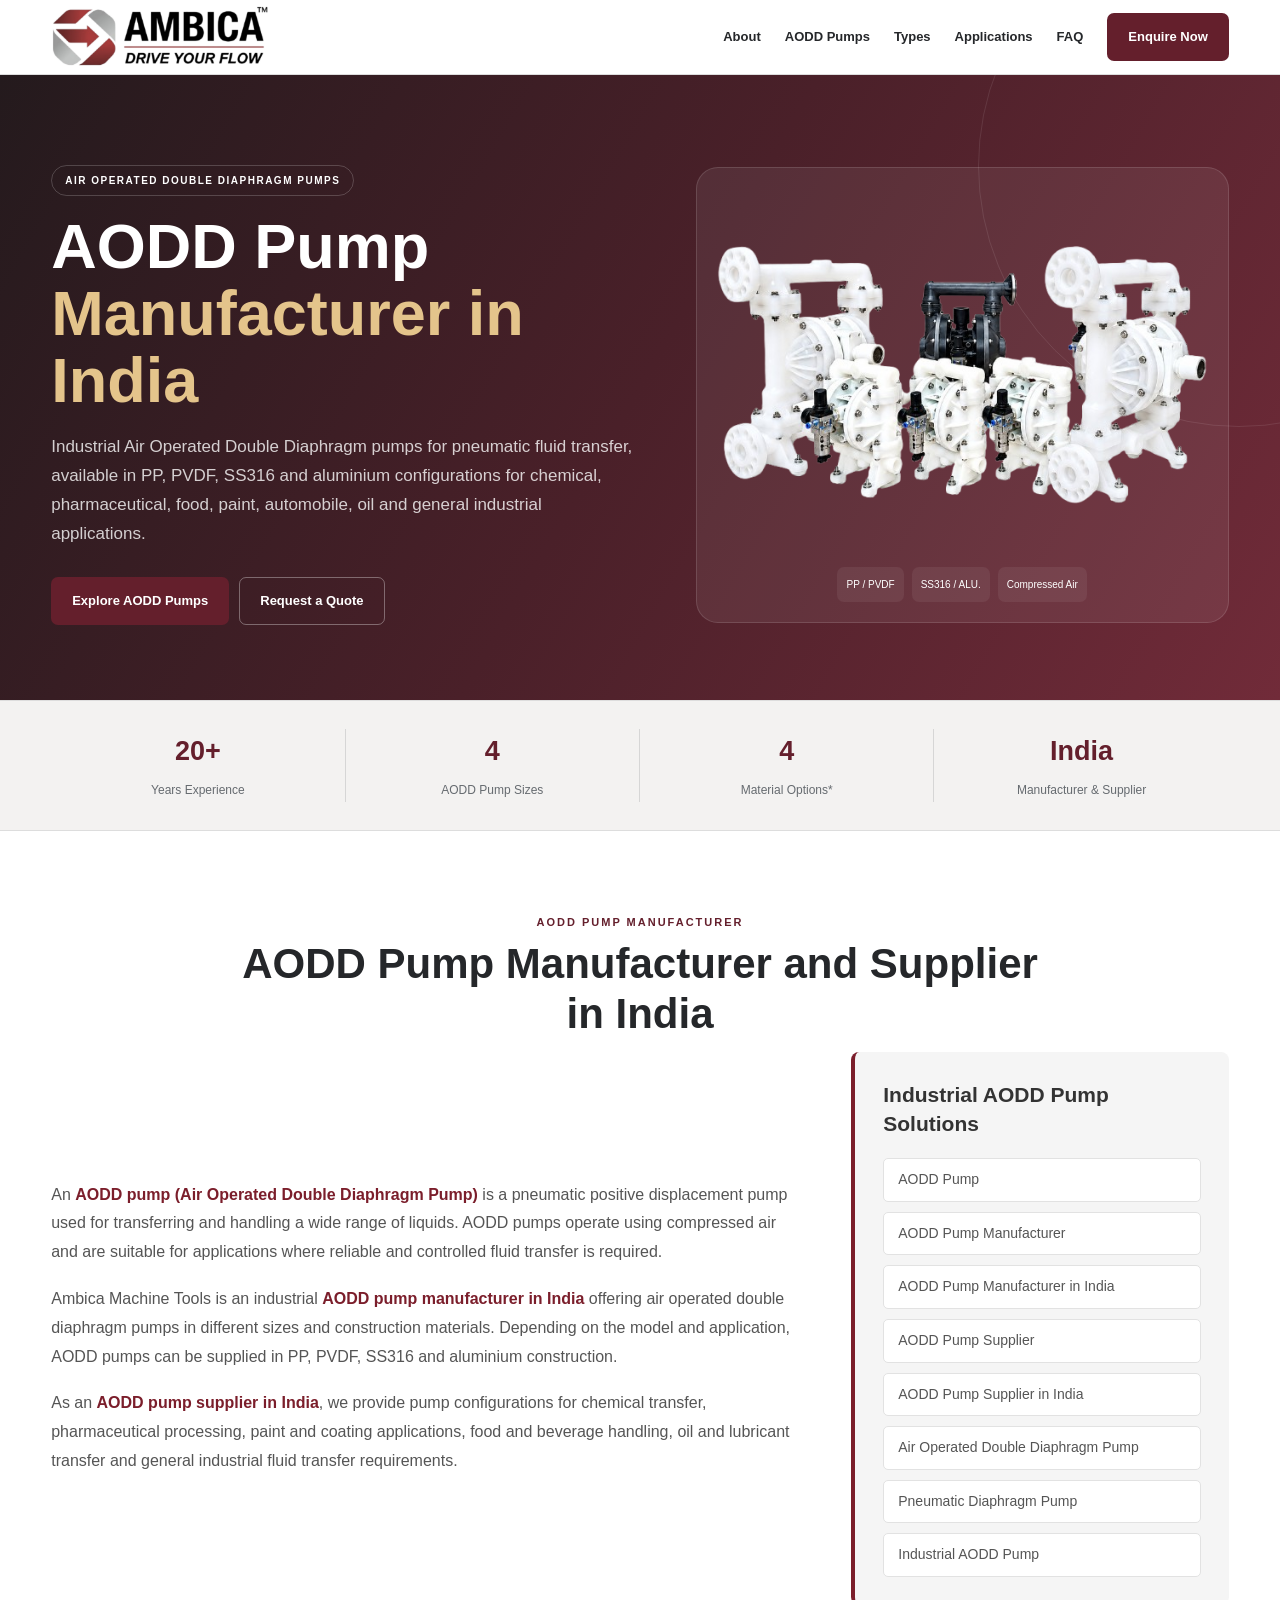
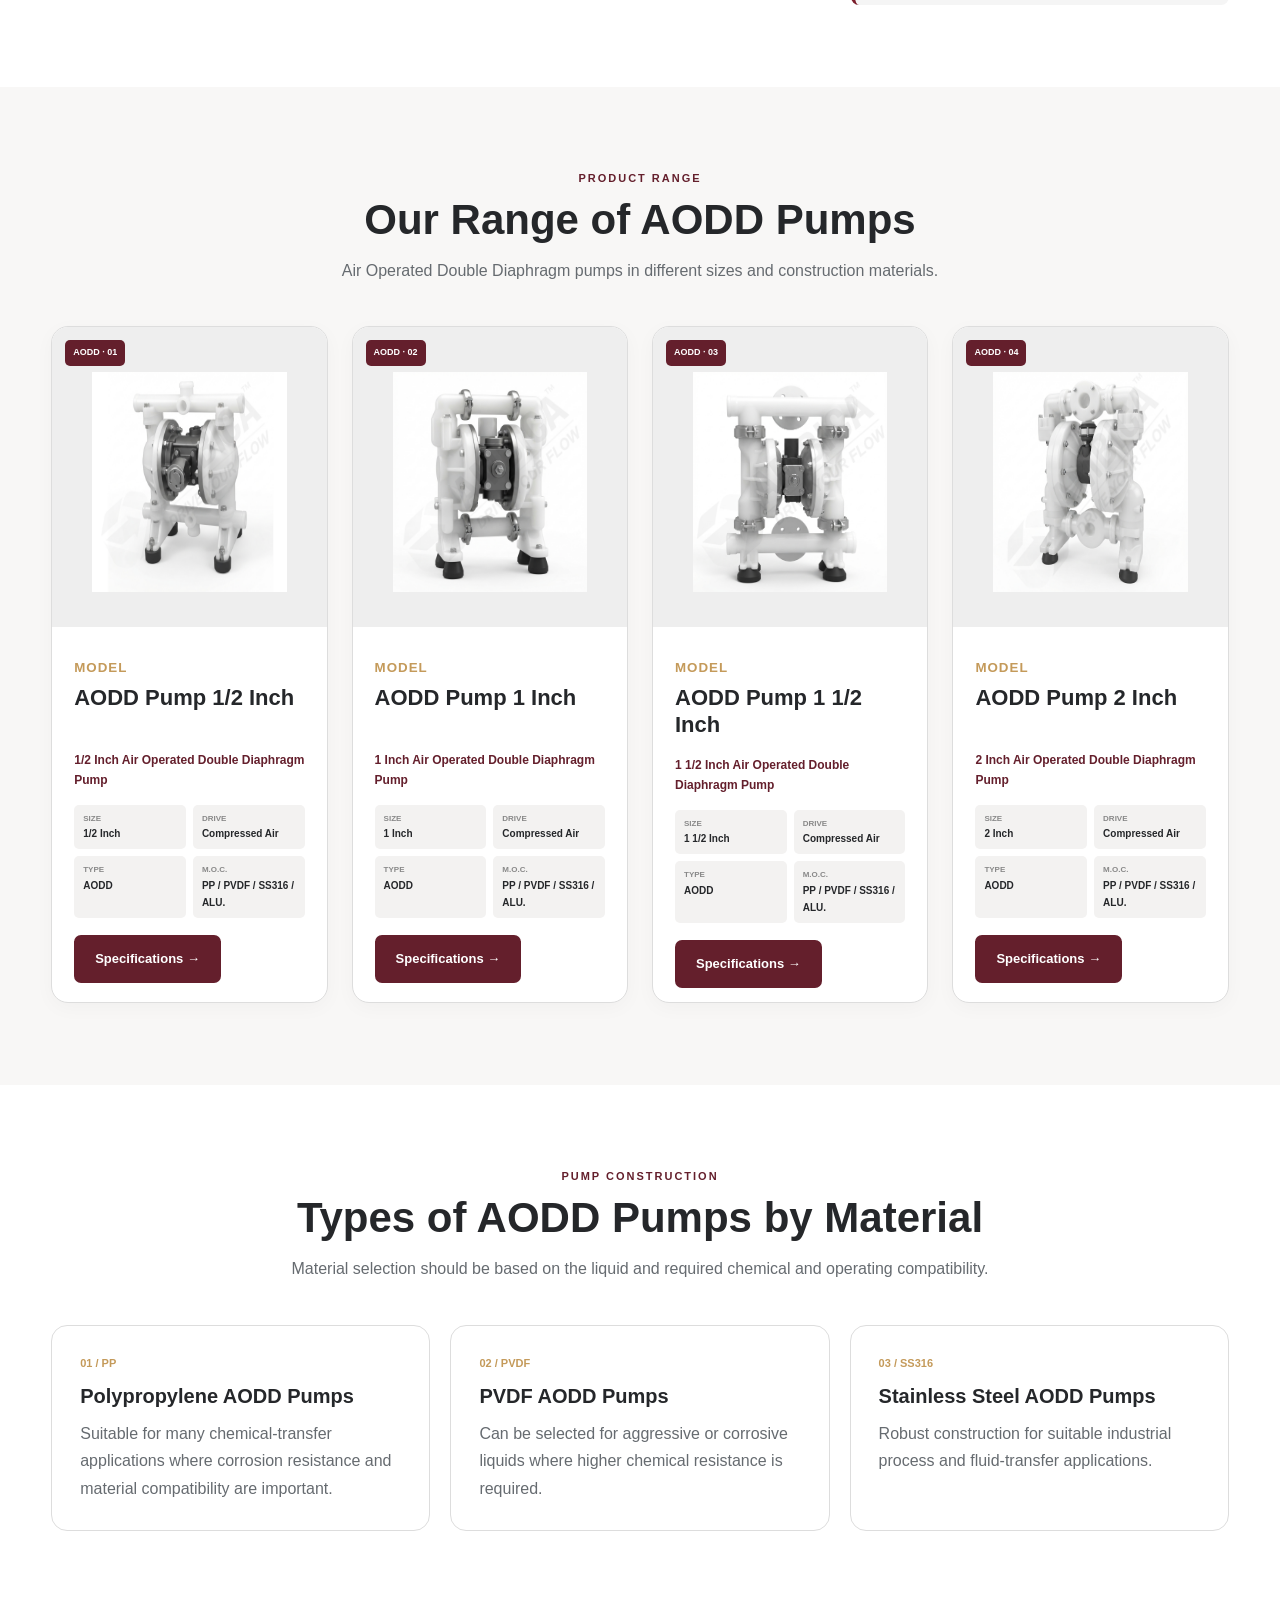
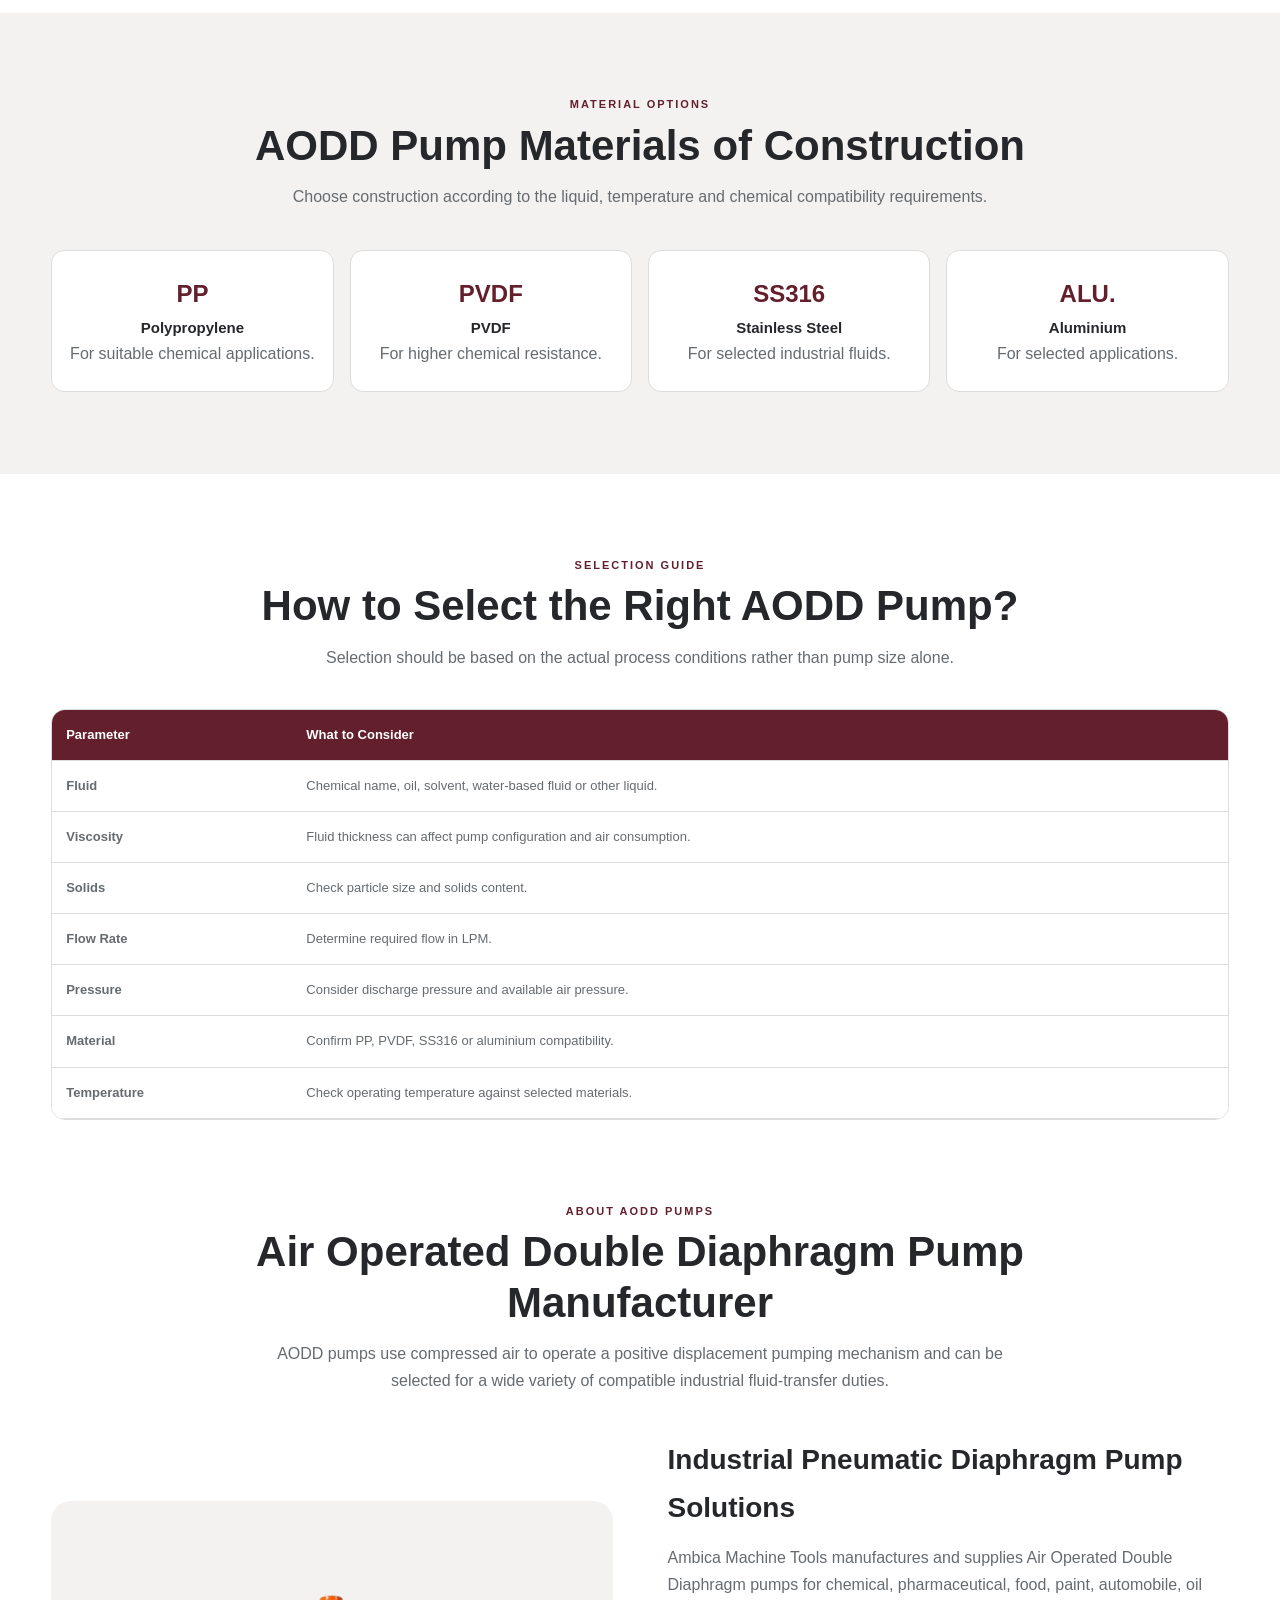
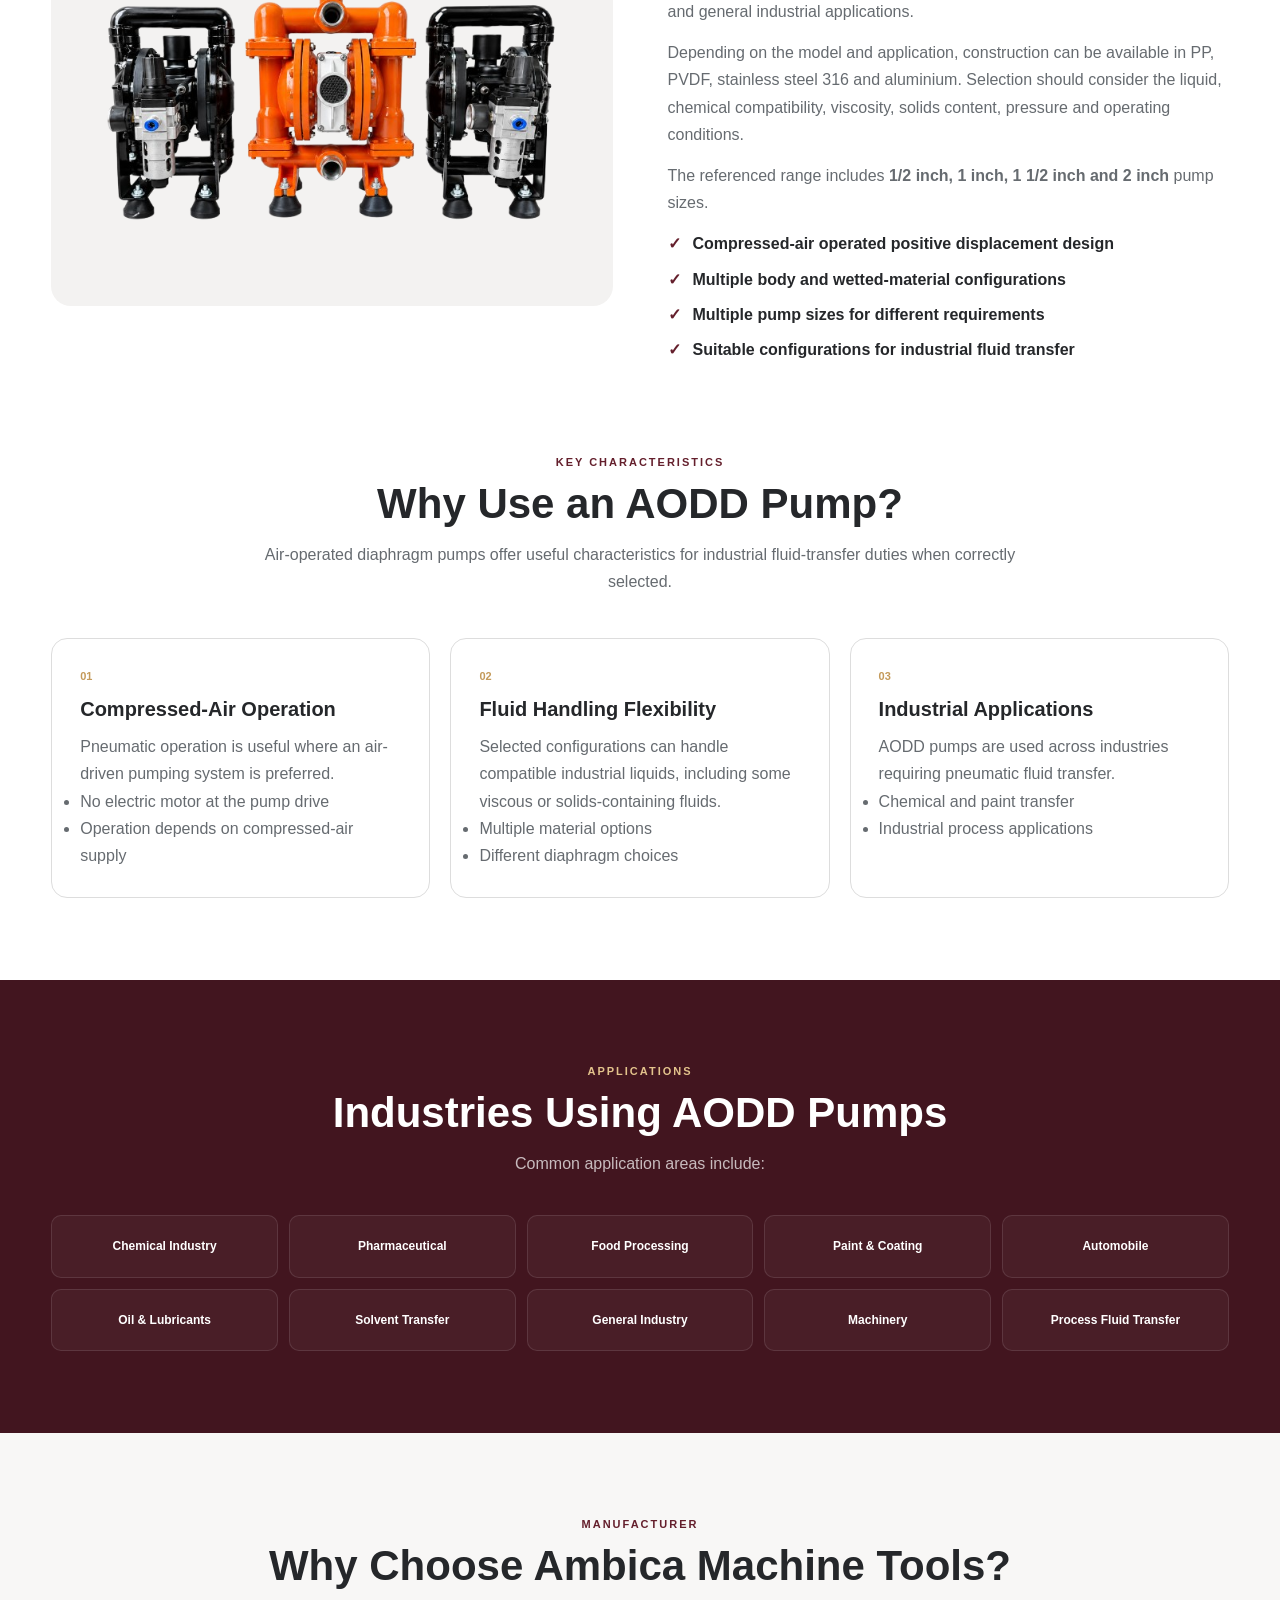
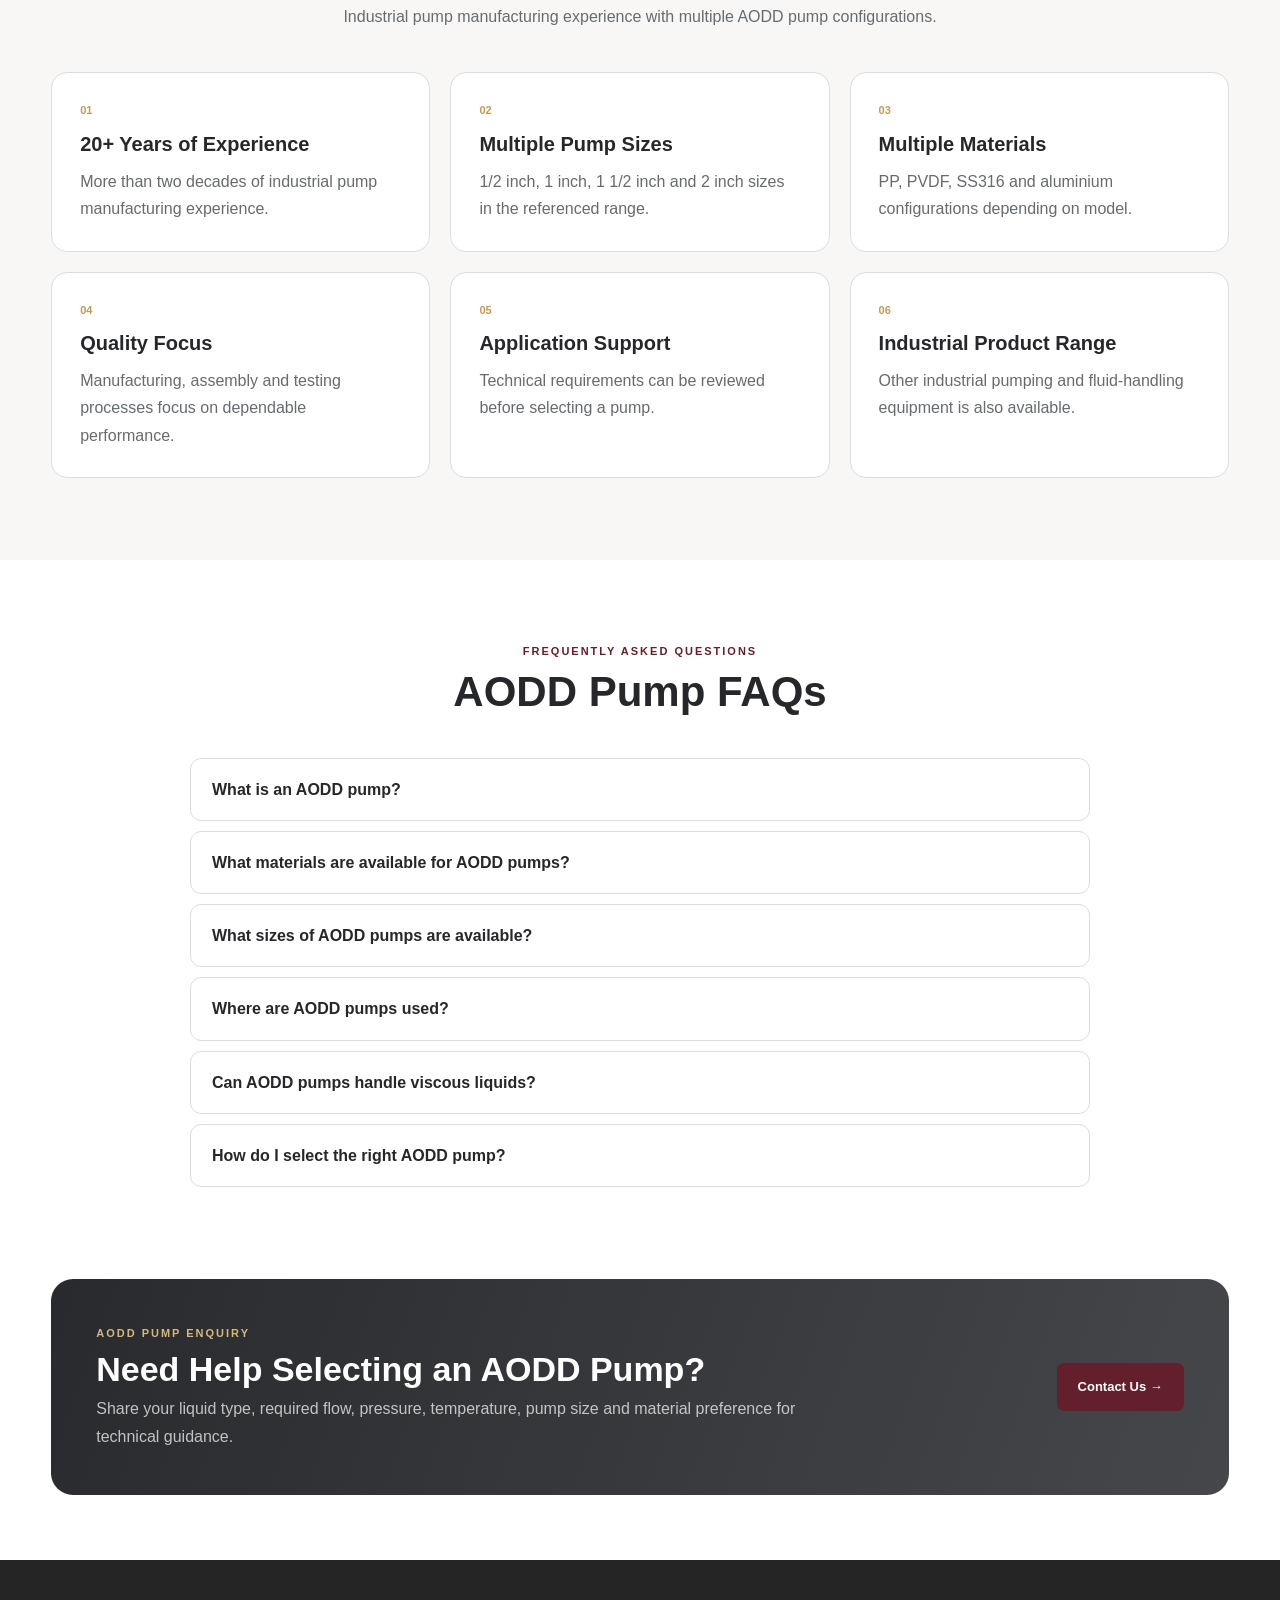
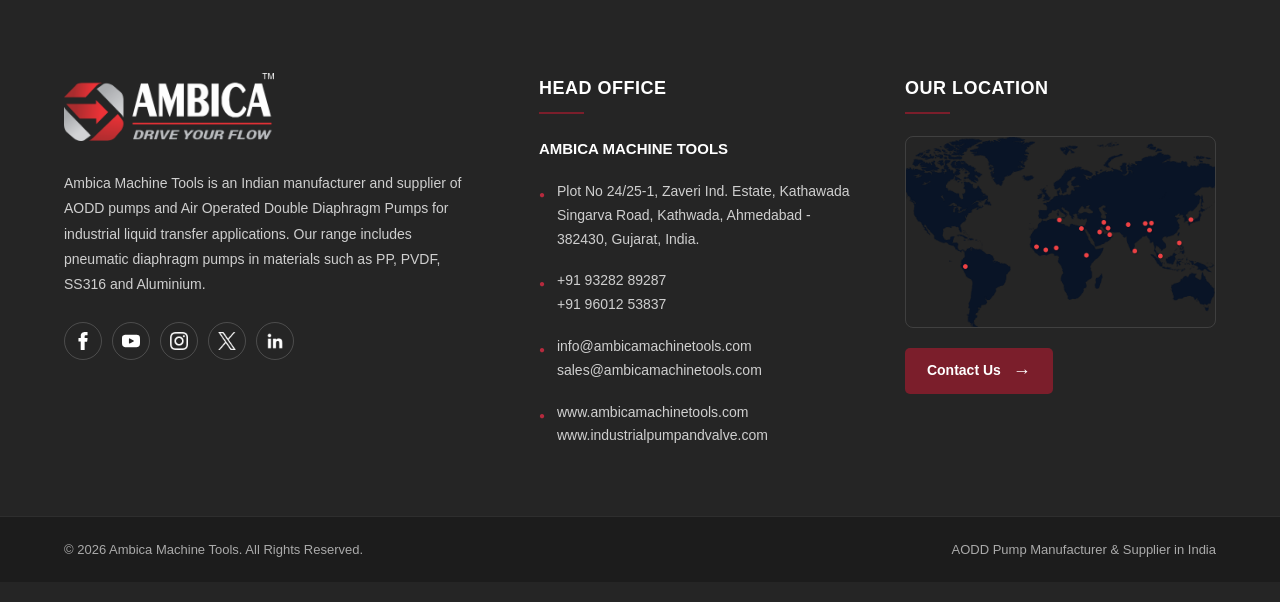
==== index.html @ b6a8d279 "rename file" ====
<!doctype html>
<html lang="en">

<head>
    <meta charset="utf-8">
    <meta name="viewport" content="width=device-width,initial-scale=1">
    <title>AODD Pump Manufacturer in India | Air Operated Double Diaphragm Pump</title>
    <meta name="description" content="AODD pump manufacturer in India offering Air Operated Double Diaphragm pumps in PP, PVDF, SS316 and aluminium for chemical, pharmaceutical, food, paint and industrial applications.">
    <meta name="robots" content="index,follow">
    <link rel="canonical" href="https://www.example.com/">
    <meta property="og:title" content="AODD Pump Manufacturer in India">
    <meta property="og:description" content="Industrial Air Operated Double Diaphragm pumps in PP, PVDF, SS316 and aluminium.">
    <link rel="icon" type="image/png" href="images/favicon-32x32.png" sizes="32x32" />
    <link rel="icon" type="image/png" href="images/favicon-16x16.png" sizes="16x16" />
    <script type="application/ld+json">
        {"@context":"https://schema.org","@type":"Organization","name":"Ambica Machine Tools","url":"https://www.example.com/","description":"AODD pump manufacturer and supplier in India."}
    </script>
    <script type="application/ld+json">
        {"@context":"https://schema.org","@type":"WebPage","name":"AODD Pump Manufacturer in India","url":"https://www.example.com/","description":"Information about Air Operated Double Diaphragm pumps, sizes, materials, applications and selection."}
    </script>
    <script type="application/ld+json">
        {"@context":"https://schema.org","@type":"FAQPage","mainEntity":[
        {"@type":"Question","name":"What is an AODD pump?","acceptedAnswer":{"@type":"Answer","text":"An AODD pump, or Air Operated Double Diaphragm pump, is a pneumatic positive displacement pump driven by compressed air for transferring compatible industrial fluids."}},
        {"@type":"Question","name":"What materials are available for AODD pumps?","acceptedAnswer":{"@type":"Answer","text":"Depending on the model and application, AODD pumps can be available in PP, PVDF, stainless steel 316 and aluminium configurations."}},
        {"@type":"Question","name":"What sizes of AODD pumps are available?","acceptedAnswer":{"@type":"Answer","text":"The referenced range includes 1/2 inch, 1 inch, 1 1/2 inch and 2 inch AODD pump sizes."}},
        {"@type":"Question","name":"Where are AODD pumps used?","acceptedAnswer":{"@type":"Answer","text":"AODD pumps are used for compatible fluid transfer in chemical, pharmaceutical, paint, food, automobile, oil and general industrial applications."}},
        {"@type":"Question","name":"How do I select the right AODD pump?","acceptedAnswer":{"@type":"Answer","text":"Selection should consider the fluid, chemical compatibility, viscosity, solids content, required flow, pressure, temperature, connection size and available compressed-air conditions."}}
        ]}
    </script>
    <link rel="stylesheet" type="text/css" href="css/style.css">
</head>

<body>
    <header>
        <div class="container nav">
            <a href="https://www.airoperateddoublediaphragmpump.com/" class="site-logo" aria-label="Ambica Machine Tools Home">
              <img src="images/ambica-logo.png" alt="Ambica Machine Tools" class="site-logo-img">
            </a>
            <button class="menu" aria-label="Menu">☰</button>
            <nav class="links"><a href="#about">About</a><a href="#products">AODD Pumps</a><a href="#types">Types</a><a
                    href="#applications">Applications</a><a href="#faq">FAQ</a><a class="btn primary"
                    href="#contact" id="enquiry">Enquire Now</a></nav>
        </div>
    </header>

    <main>
        <section class="hero">
            <div class="container hero-grid">
                <div class="reveal"><span class="eyebrow">Air Operated Double Diaphragm Pumps</span>
                    <h1>AODD Pump <span>Manufacturer in India</span></h1>
                    <p>Industrial Air Operated Double Diaphragm pumps for pneumatic fluid transfer, available in PP,
                        PVDF, SS316 and aluminium configurations for chemical, pharmaceutical, food, paint, automobile,
                        oil and general industrial applications.</p>
                    <div class="actions"><a class="btn primary" href="#products">Explore AODD Pumps</a><a
                            class="btn outline" href="#contact">Request a Quote</a></div>
                </div>
                <div class="hero-img reveal">
                    <div><img src="images/aodd-products/aodd-parts.png"
                            alt="AODD pump manufacturer in India 1 1/2 inch pump" loading="eager"></div>
                    <div class="hero-tags"><span>PP / PVDF</span><span>SS316 / ALU.</span><span>Compressed Air</span>
                    </div>
                </div>
            </div>
        </section>

        

        <section class="stats">
            <div class="container stats-grid">
                <div class="stat"><b>20+</b><span>Years Experience</span></div>
                <div class="stat"><b>4</b><span>AODD Pump Sizes</span></div>
                <div class="stat"><b>4</b><span>Material Options*</span></div>
                <div class="stat"><b>India</b><span>Manufacturer & Supplier</span></div>
            </div>
        </section>
        <section class="sec intro-section">

            <div class="container">
        
                <div class="title reveal">
        
                    <div class="label">
                        AODD Pump Manufacturer
                    </div>
        
                    <h2>
                        AODD Pump Manufacturer and Supplier in India
                    </h2>
        
                </div>
        
        
                <div class="intro-grid">
        
                    <!-- LEFT CONTENT -->
                    <div class="intro-content reveal">
        
                        <p>
                            An <strong>AODD pump (Air Operated Double Diaphragm Pump)</strong>
                            is a pneumatic positive displacement pump used for transferring
                            and handling a wide range of liquids. AODD pumps operate using
                            compressed air and are suitable for applications where reliable
                            and controlled fluid transfer is required.
                        </p>
        
                        <p>
                            Ambica Machine Tools is an industrial
                            <strong>AODD pump manufacturer in India</strong> offering
                            air operated double diaphragm pumps in different sizes and
                            construction materials. Depending on the model and application,
                            AODD pumps can be supplied in PP, PVDF, SS316 and aluminium
                            construction.
                        </p>
        
                        <p>
                            As an <strong>AODD pump supplier in India</strong>, we provide
                            pump configurations for chemical transfer, pharmaceutical
                            processing, paint and coating applications, food and beverage
                            handling, oil and lubricant transfer and general industrial
                            fluid transfer requirements.
                        </p>
        
                    </div>
        
        
                    <!-- RIGHT KEYWORDS -->
                    <div class="keyword-box reveal">
        
                        <h3>
                            Industrial AODD Pump Solutions
                        </h3>
        
                        <div class="keyword-list">
        
                            <span>AODD Pump</span>
        
                            <span>AODD Pump Manufacturer</span>
        
                            <span>AODD Pump Manufacturer in India</span>
        
                            <span>AODD Pump Supplier</span>
        
                            <span>AODD Pump Supplier in India</span>
        
                            <span>Air Operated Double Diaphragm Pump</span>
        
                            <span>Pneumatic Diaphragm Pump</span>
        
                            <span>Industrial AODD Pump</span>
        
                        </div>
        
                    </div>
        
                </div>
        
            </div>
        
        </section>
        <section id="products" class="sec products">
            <div class="container">
                <div class="title reveal">
                    <div class="label">Product Range</div>
                    <h2>Our Range of AODD Pumps</h2>
                    <p>Air Operated Double Diaphragm pumps in different sizes and construction materials.</p>
                </div>
                <div class="grid2">

                    <!-- AODD PUMP 01 -->
                    <div class="card reveal">
                        <div class="product">
                
                            <div class="pimg product-flip">
                                <span class="badge">AODD · 01</span>
                
                                <div class="product-flip-inner">
                
                                    <!-- Front Image -->
                                    <div class="product-flip-front">
                                        <img src="images/aodd-products/aodd-pump-half-inch-plastic.png"
                                            alt="1/2 Inch Plastic Body AODD Pump" loading="lazy">
                                    </div>
                
                                    <!-- Back Image -->
                                    <div class="product-flip-back">
                                        <img src="images/aodd-products/aodd-pump-half-inch-steel.png"
                                            alt="1/2 Inch Steel Body AODD Pump" loading="lazy">
                                    </div>
                
                                </div>
                            </div>
                
                            <div class="pdata">
                                <small>MODEL</small>
                
                                <h3>AODD Pump 1/2 Inch</h3>
                
                                <div class="type">
                                    1/2 Inch Air Operated Double Diaphragm Pump
                                </div>
                
                                <div class="specs">
                                    <div>
                                        <b>Size</b>
                                        <strong>1/2 Inch</strong>
                                    </div>
                
                                    <div>
                                        <b>Drive</b>
                                        <strong>Compressed Air</strong>
                                    </div>
                
                                    <div>
                                        <b>Type</b>
                                        <strong>AODD</strong>
                                    </div>
                
                                    <div>
                                        <b>M.O.C.</b>
                                        <strong>PP / PVDF / SS316 / ALU.</strong>
                                    </div>
                                </div>
                
                                <a class="btn primary" href="https://www.industrialpumpandvalve.com/aodd-pump-half-inch.html">
                                    Specifications →
                                </a>
                            </div>
                
                        </div>
                    </div>
                
                
                    <!-- AODD PUMP 02 -->
                    <div class="card reveal">
                        <div class="product">
                
                            <div class="pimg product-flip">
                                <span class="badge">AODD · 02</span>
                
                                <div class="product-flip-inner">
                
                                    <!-- Front Image -->
                                    <div class="product-flip-front">
                                        <img src="images/aodd-products/aodd-pump-one-inch-plastic.png"
                                            alt="1 Inch Plastic Body AODD Pump" loading="lazy">
                                    </div>
                
                                    <!-- Back Image -->
                                    <div class="product-flip-back">
                                        <img src="images/aodd-products/aodd-pump-one-inch-steel.png"
                                            alt="1 Inch Steel Body AODD Pump" loading="lazy">
                                    </div>
                
                                </div>
                            </div>
                
                            <div class="pdata">
                                <small>MODEL</small>
                
                                <h3>AODD Pump 1 Inch</h3>
                
                                <div class="type">
                                    1 Inch Air Operated Double Diaphragm Pump
                                </div>
                
                                <div class="specs">
                                    <div>
                                        <b>Size</b>
                                        <strong>1 Inch</strong>
                                    </div>
                
                                    <div>
                                        <b>Drive</b>
                                        <strong>Compressed Air</strong>
                                    </div>
                
                                    <div>
                                        <b>Type</b>
                                        <strong>AODD</strong>
                                    </div>
                
                                    <div>
                                        <b>M.O.C.</b>
                                        <strong>PP / PVDF / SS316 / ALU.</strong>
                                    </div>
                                </div>
                
                                <a class="btn primary" href="https://www.industrialpumpandvalve.com/aodd-pump-one-inch.html">
                                    Specifications →
                                </a>
                            </div>
                
                        </div>
                    </div>
                
                
                    <!-- AODD PUMP 03 -->
                    <div class="card reveal">
                        <div class="product">
                
                            <div class="pimg product-flip">
                                <span class="badge">AODD · 03</span>
                
                                <div class="product-flip-inner">
                
                                    <!-- Front Image -->
                                    <div class="product-flip-front">
                                        <img src="images/aodd-products/aodd-pump-one-half-inch-plastic.png"
                                            alt="1 1/2 Inch Plastic Body AODD Pump" loading="lazy">
                                    </div>
                
                                    <!-- Back Image -->
                                    <div class="product-flip-back">
                                        <img src="images/aodd-products/aodd-pump-one-half-inch-steel.png"
                                            alt="1 1/2 Inch Steel Body AODD Pump" loading="lazy">
                                    </div>
                
                                </div>
                            </div>
                
                            <div class="pdata">
                                <small>MODEL</small>
                
                                <h3>AODD Pump 1 1/2 Inch</h3>
                
                                <div class="type">
                                    1 1/2 Inch Air Operated Double Diaphragm Pump
                                </div>
                
                                <div class="specs">
                                    <div>
                                        <b>Size</b>
                                        <strong>1 1/2 Inch</strong>
                                    </div>
                
                                    <div>
                                        <b>Drive</b>
                                        <strong>Compressed Air</strong>
                                    </div>
                
                                    <div>
                                        <b>Type</b>
                                        <strong>AODD</strong>
                                    </div>
                
                                    <div>
                                        <b>M.O.C.</b>
                                        <strong>PP / PVDF / SS316 / ALU.</strong>
                                    </div>
                                </div>
                
                                <a class="btn primary" href="https://www.industrialpumpandvalve.com/aodd-pump-one-half-inch.html">
                                    Specifications →
                                </a>
                            </div>
                
                        </div>
                    </div>
                
                
                    <!-- AODD PUMP 04 -->
                    <div class="card reveal">
                        <div class="product">
                
                            <div class="pimg product-flip">
                                <span class="badge">AODD · 04</span>
                
                                <div class="product-flip-inner">
                
                                    <!-- Front Image -->
                                    <div class="product-flip-front">
                                        <img src="images/aodd-products/aodd-pump-two-inch-plastic.png"
                                            alt="2 Inch Plastic Body AODD Pump" loading="lazy">
                                    </div>
                
                                    <!-- Back Image -->
                                    <div class="product-flip-back">
                                        <img src="images/aodd-products/aodd-pump-two-inch-steel.png"
                                            alt="2 Inch Steel Body AODD Pump" loading="lazy">
                                    </div>
                
                                </div>
                            </div>
                
                            <div class="pdata">
                                <small>MODEL</small>
                
                                <h3>AODD Pump 2 Inch</h3>
                
                                <div class="type">
                                    2 Inch Air Operated Double Diaphragm Pump
                                </div>
                
                                <div class="specs">
                                    <div>
                                        <b>Size</b>
                                        <strong>2 Inch</strong>
                                    </div>
                
                                    <div>
                                        <b>Drive</b>
                                        <strong>Compressed Air</strong>
                                    </div>
                
                                    <div>
                                        <b>Type</b>
                                        <strong>AODD</strong>
                                    </div>
                
                                    <div>
                                        <b>M.O.C.</b>
                                        <strong>PP / PVDF / SS316 / ALU.</strong>
                                    </div>
                                </div>
                
                                <a class="btn primary" href="https://www.industrialpumpandvalve.com/aodd-pump-two-inch.html">
                                    Specifications →
                                </a>
                            </div>
                
                        </div>
                    </div>
                
                </div>
            </div>
        </section>

        
        <section id="types" class="sec">
            <div class="container">
                <div class="title reveal">
                    <div class="label">Pump Construction</div>
                    <h2>Types of AODD Pumps by Material</h2>
                    <p>Material selection should be based on the liquid and required chemical and operating
                        compatibility.</p>
                </div>
                <div class="three">
                    <div class="box reveal">
                        <div class="no">01 / PP</div>
                        <h3>Polypropylene AODD Pumps</h3>
                        <p>Suitable for many chemical-transfer applications where corrosion resistance and material
                            compatibility are important.</p>
                    </div>
                    <div class="box reveal">
                        <div class="no">02 / PVDF</div>
                        <h3>PVDF AODD Pumps</h3>
                        <p>Can be selected for aggressive or corrosive liquids where higher chemical resistance is
                            required.</p>
                    </div>
                    <div class="box reveal">
                        <div class="no">03 / SS316</div>
                        <h3>Stainless Steel AODD Pumps</h3>
                        <p>Robust construction for suitable industrial process and fluid-transfer applications.</p>
                    </div>
                </div>
            </div>
        </section>

        <section class="sec materials">
            <div class="container">
                <div class="title reveal">
                    <div class="label">Material Options</div>
                    <h2>AODD Pump Materials of Construction</h2>
                    <p>Choose construction according to the liquid, temperature and chemical compatibility requirements.
                    </p>
                </div>
                <div class="four">
                    <div class="mat reveal"><b>PP</b>
                        <h3>Polypropylene</h3>
                        <p>For suitable chemical applications.</p>
                    </div>
                    <div class="mat reveal"><b>PVDF</b>
                        <h3>PVDF</h3>
                        <p>For higher chemical resistance.</p>
                    </div>
                    <div class="mat reveal"><b>SS316</b>
                        <h3>Stainless Steel</h3>
                        <p>For selected industrial fluids.</p>
                    </div>
                    <div class="mat reveal"><b>ALU.</b>
                        <h3>Aluminium</h3>
                        <p>For selected applications.</p>
                    </div>
                </div>
            </div>
        </section>

        <section class="sec">
            <div class="container">
                <div class="title reveal">
                    <div class="label">Selection Guide</div>
                    <h2>How to Select the Right AODD Pump?</h2>
                    <p>Selection should be based on the actual process conditions rather than pump size alone.</p>
                </div>
                <div class="table reveal">
                    <table>
                        <tr>
                            <th>Parameter</th>
                            <th>What to Consider</th>
                        </tr>
                        <tr>
                            <td><strong>Fluid</strong></td>
                            <td>Chemical name, oil, solvent, water-based fluid or other liquid.</td>
                        </tr>
                        <tr>
                            <td><strong>Viscosity</strong></td>
                            <td>Fluid thickness can affect pump configuration and air consumption.</td>
                        </tr>
                        <tr>
                            <td><strong>Solids</strong></td>
                            <td>Check particle size and solids content.</td>
                        </tr>
                        <tr>
                            <td><strong>Flow Rate</strong></td>
                            <td>Determine required flow in LPM.</td>
                        </tr>
                        <tr>
                            <td><strong>Pressure</strong></td>
                            <td>Consider discharge pressure and available air pressure.</td>
                        </tr>
                        <tr>
                            <td><strong>Material</strong></td>
                            <td>Confirm PP, PVDF, SS316 or aluminium compatibility.</td>
                        </tr>
                        <tr>
                            <td><strong>Temperature</strong></td>
                            <td>Check operating temperature against selected materials.</td>
                        </tr>
                    </table>
                </div>
            </div>
        </section>

        <section id="about" class="sec pt-0">
            <div class="container">
                <div class="title reveal">
                    <div class="label">About AODD Pumps</div>
                    <h2>Air Operated Double Diaphragm Pump Manufacturer</h2>
                    <p>AODD pumps use compressed air to operate a positive displacement pumping mechanism and can be
                        selected for a wide variety of compatible industrial fluid-transfer duties.</p>
                </div>
                <div class="about-grid">
                    <div class="photo reveal"><img src="images/aodd-products/aodd-banner-2.png"
                            alt="SS body Air Operated Double Diaphragm pump" loading="lazy"></div>
                    <div class="copy reveal">
                        <h3>Industrial Pneumatic Diaphragm Pump Solutions</h3>
                        <p>Ambica Machine Tools manufactures and supplies Air Operated Double Diaphragm pumps for
                            chemical, pharmaceutical, food, paint, automobile, oil and general industrial applications.
                        </p>
                        <p>Depending on the model and application, construction can be available in PP, PVDF, stainless
                            steel 316 and aluminium. Selection should consider the liquid, chemical compatibility,
                            viscosity, solids content, pressure and operating conditions.</p>
                        <p>The referenced range includes <strong>1/2 inch, 1 inch, 1 1/2 inch and 2 inch</strong> pump
                            sizes.</p>
                        <ul class="checks">
                            <li>Compressed-air operated positive displacement design</li>
                            <li>Multiple body and wetted-material configurations</li>
                            <li>Multiple pump sizes for different requirements</li>
                            <li>Suitable configurations for industrial fluid transfer</li>
                        </ul>
                    </div>
                </div>
            </div>
        </section>

        <section class="sec pt-0">
            <div class="container">
                <div class="title reveal">
                    <div class="label">Key Characteristics</div>
                    <h2>Why Use an AODD Pump?</h2>
                    <p>Air-operated diaphragm pumps offer useful characteristics for industrial fluid-transfer duties
                        when correctly selected.</p>
                </div>
                <div class="three">
                    <div class="box reveal">
                        <div class="no">01</div>
                        <h3>Compressed-Air Operation</h3>
                        <p>Pneumatic operation is useful where an air-driven pumping system is preferred.</p>
                        <ul>
                            <li>No electric motor at the pump drive</li>
                            <li>Operation depends on compressed-air supply</li>
                        </ul>
                    </div>
                    <div class="box reveal">
                        <div class="no">02</div>
                        <h3>Fluid Handling Flexibility</h3>
                        <p>Selected configurations can handle compatible industrial liquids, including some viscous or
                            solids-containing fluids.</p>
                        <ul>
                            <li>Multiple material options</li>
                            <li>Different diaphragm choices</li>
                        </ul>
                    </div>
                    <div class="box reveal">
                        <div class="no">03</div>
                        <h3>Industrial Applications</h3>
                        <p>AODD pumps are used across industries requiring pneumatic fluid transfer.</p>
                        <ul>
                            <li>Chemical and paint transfer</li>
                            <li>Industrial process applications</li>
                        </ul>
                    </div>
                </div>
            </div>
        </section>

        <section id="applications" class="sec dark">
            <div class="container">
                <div class="title reveal">
                    <div class="label" style="color:#e3c38c">Applications</div>
                    <h2>Industries Using AODD Pumps</h2>
                    <p>Common application areas include:</p>
                </div>
                <div class="apps">
                    <div class="app reveal">Chemical Industry</div>
                    <div class="app reveal">Pharmaceutical</div>
                    <div class="app reveal">Food Processing</div>
                    <div class="app reveal">Paint & Coating</div>
                    <div class="app reveal">Automobile</div>
                    <div class="app reveal">Oil & Lubricants</div>
                    <div class="app reveal">Solvent Transfer</div>
                    <div class="app reveal">General Industry</div>
                    <div class="app reveal">Machinery</div>
                    <div class="app reveal">Process Fluid Transfer</div>
                </div>
            </div>
        </section>

        <section class="sec products">
            <div class="container">
                <div class="title reveal">
                    <div class="label">Manufacturer</div>
                    <h2>Why Choose Ambica Machine Tools?</h2>
                    <p>Industrial pump manufacturing experience with multiple AODD pump configurations.</p>
                </div>
                <div class="three">
                    <div class="box reveal">
                        <div class="no">01</div>
                        <h3>20+ Years of Experience</h3>
                        <p>More than two decades of industrial pump manufacturing experience.</p>
                    </div>
                    <div class="box reveal">
                        <div class="no">02</div>
                        <h3>Multiple Pump Sizes</h3>
                        <p>1/2 inch, 1 inch, 1 1/2 inch and 2 inch sizes in the referenced range.</p>
                    </div>
                    <div class="box reveal">
                        <div class="no">03</div>
                        <h3>Multiple Materials</h3>
                        <p>PP, PVDF, SS316 and aluminium configurations depending on model.</p>
                    </div>
                    <div class="box reveal">
                        <div class="no">04</div>
                        <h3>Quality Focus</h3>
                        <p>Manufacturing, assembly and testing processes focus on dependable performance.</p>
                    </div>
                    <div class="box reveal">
                        <div class="no">05</div>
                        <h3>Application Support</h3>
                        <p>Technical requirements can be reviewed before selecting a pump.</p>
                    </div>
                    <div class="box reveal">
                        <div class="no">06</div>
                        <h3>Industrial Product Range</h3>
                        <p>Other industrial pumping and fluid-handling equipment is also available.</p>
                    </div>
                </div>
            </div>
        </section>

        <section id="faq" class="sec">
            <div class="container">
                <div class="title reveal">
                    <div class="label">Frequently Asked Questions</div>
                    <h2>AODD Pump FAQs</h2>
                </div>
                <div class="faq">
                    <details class="reveal">
                        <summary>What is an AODD pump?</summary>
                        <p>An AODD pump, or Air Operated Double Diaphragm pump, is a pneumatic positive displacement
                            pump driven by compressed air for transferring compatible industrial fluids.</p>
                    </details>
                    <details class="reveal">
                        <summary>What materials are available for AODD pumps?</summary>
                        <p>Depending on the model and application, AODD pumps can be available in PP, PVDF, stainless
                            steel 316 and aluminium configurations.</p>
                    </details>
                    <details class="reveal">
                        <summary>What sizes of AODD pumps are available?</summary>
                        <p>The referenced range includes 1/2 inch, 1 inch, 1 1/2 inch and 2 inch AODD pump sizes.</p>
                    </details>
                    <details class="reveal">
                        <summary>Where are AODD pumps used?</summary>
                        <p>AODD pumps are used for compatible fluid transfer in chemical, pharmaceutical, paint, food,
                            automobile, oil and general industrial applications.</p>
                    </details>
                    <details class="reveal">
                        <summary>Can AODD pumps handle viscous liquids?</summary>
                        <p>Selected configurations can be considered for viscous liquids. Actual suitability depends on
                            viscosity, flow requirement, pump size, diaphragm material and air supply.</p>
                    </details>
                    <details class="reveal">
                        <summary>How do I select the right AODD pump?</summary>
                        <p>Consider fluid, chemical compatibility, viscosity, solids content, required flow, pressure,
                            temperature, connection size and available compressed-air conditions.</p>
                    </details>
                </div>
            </div>
        </section>

        <section id="contact" class="cta pt-0">
            <div class="container">
                <div class="cta-box reveal">
                    <div>
                        <div class="label" style="color:#d5b77f">AODD Pump Enquiry</div>
                        <h2>Need Help Selecting an AODD Pump?</h2>
                        <p>Share your liquid type, required flow, pressure, temperature, pump size and material
                            preference for technical guidance.</p>
                    </div><a class="btn primary" href="https://www.industrialpumpandvalve.com/contact-us.html" target="_blank">Contact Us →</a>
                </div>
            </div>
        </section>
    </main>

    <footer class="site-footer">

        <!-- Decorative Background -->
        <div class="footer-bg-logo">
            <img src="image/footer-bg-logo.png"
                 alt=""
                 aria-hidden="true">
        </div>
    
        <div class="footer-main">
    
            <div class="custom-container">
    
                <div class="footer-grid">
    
                    <!-- =========================
                         COLUMN 1 : COMPANY
                    ========================== -->
                    <div class="footer-column footer-company">
    
                        <a href="https://www.ambicamachinetools.com/"
                           class="footer-logo"
                           aria-label="Ambica Machine Tools Home">
    
                            <img src="images/ambica-footer-logo.png"
                                 alt="Ambica Machine Tools">
                        </a>
    
                        <p class="footer-description">
                            Ambica Machine Tools is an Indian manufacturer and
                            supplier of AODD pumps and Air Operated Double Diaphragm
                            Pumps for industrial liquid transfer applications.
                            Our range includes pneumatic diaphragm pumps in
                            materials such as PP, PVDF, SS316 and Aluminium.
                        </p>
    
                        <!-- Social Media -->
                        <div class="footer-social">
    
                            <a href="https://www.facebook.com/ambicamachine/"
                               target="_blank"
                               rel="noopener noreferrer"
                               aria-label="Ambica Machine Tools Facebook">
    
                                <img src="images/facebook.svg"
                                     alt="Facebook">
                            </a>
    
                            <a href="https://www.youtube.com/@ambicamachinetools7338"
                               target="_blank"
                               rel="noopener noreferrer"
                               aria-label="Ambica Machine Tools YouTube">
    
                                <img src="images/youtube.svg"
                                     alt="YouTube">
                            </a>
    
                            <a href="https://www.instagram.com/ambicamachinetools/"
                               target="_blank"
                               rel="noopener noreferrer"
                               aria-label="Ambica Machine Tools Instagram">
    
                                <img src="images/instagram.png"
                                     alt="Instagram">
                            </a>
    
                            <a href="https://x.com/ambicamachine"
                               target="_blank"
                               rel="noopener noreferrer"
                               aria-label="Ambica Machine Tools X">
    
                                <img src="images/twitter-img.png"
                                     alt="X">
                            </a>
    
                            <a href="https://www.linkedin.com/company/ambica-machine-tools"
                               target="_blank"
                               rel="noopener noreferrer"
                               aria-label="Ambica Machine Tools LinkedIn">
    
                                <img src="images/linkedin-img.png"
                                     alt="LinkedIn">
                            </a>
    
                        </div>
    
                    </div>
    
    
                    <!-- =========================
                         COLUMN 3 : HEAD OFFICE
                    ========================== -->
                    <div class="footer-column footer-contact">
    
                        <h3>HEAD OFFICE</h3>
    
                        <h4>AMBICA MACHINE TOOLS</h4>
    
                        <div class="contact-item">
    
                            <span class="contact-icon">●</span>
    
                            <p>
                                Plot No 24/25-1, Zaveri Ind. Estate,
                                Kathawada Singarva Road, Kathwada,
                                Ahmedabad - 382430,
                                Gujarat, India.
                            </p>
    
                        </div>
    
    
                        <div class="contact-item">
    
                            <span class="contact-icon">●</span>
    
                            <p>
    
                                <a href="tel:+919328289287">
                                    +91 93282 89287
                                </a>
    
                                <br>
    
                                <a href="tel:+919601253837">
                                    +91 96012 53837
                                </a>
    
                            </p>
    
                        </div>
    
    
                        <div class="contact-item">
    
                            <span class="contact-icon">●</span>
    
                            <p>
    
                                <a href="mailto:info@ambicamachinetools.com">
                                    info@ambicamachinetools.com
                                </a>
    
                                <br>
    
                                <a href="mailto:sales@ambicamachinetools.com">
                                    sales@ambicamachinetools.com
                                </a>
    
                            </p>
    
                        </div>
    
    
                        <div class="contact-item">
    
                            <span class="contact-icon">●</span>
    
                            <p>
    
                                <a href="https://www.ambicamachinetools.com/"
                                   target="_blank"
                                   rel="noopener noreferrer">
    
                                    www.ambicamachinetools.com
    
                                </a>
                                <a href="https://www.industrialpumpandvalve.com/"
                                    target="_blank"
                                    rel="noopener noreferrer">
                                        www.industrialpumpandvalve.com

                                </a>
    
                            </p>
    
                        </div>
    
                    </div>
    
    
                    <!-- =========================
                         COLUMN 4 : MAP / CONTACT
                    ========================== -->
                    <div class="footer-column footer-map">
    
                        <h3>OUR LOCATION</h3>
    
                        <div class="footer-map-image">
    
                            <img src="images/map-img.png"
                                 alt="Ambica Machine Tools AODD Pump Manufacturer Ahmedabad Gujarat India location map"
                                 loading="lazy">
    
                        </div>
    
                        <a href="https://www.industrialpumpandvalve.com/contact-us.html"
                           class="footer-contact-btn">
    
                            Contact Us
                            <span>→</span>
    
                        </a>
    
                    </div>
    
                </div>
    
            </div>
    
        </div>
    
    
        <!-- ================================
             BOTTOM FOOTER
        ================================= -->
    
        <div class="footer-bottom">
    
            <div class="custom-container">
    
                <div class="footer-bottom-inner">
    
                    <p>
                        © 2026 Ambica Machine Tools.
                        All Rights Reserved.
                    </p>
    
                    <p>
                        AODD Pump Manufacturer &amp; Supplier in India
                    </p>
    
                </div>
    
            </div>
    
        </div>
    
    </footer>

    <script>
        const m = document.querySelector('.menu'), n = document.querySelector('.links'); m.onclick = () => n.classList.toggle('active');
        const o = new IntersectionObserver(es => es.forEach(e => { if (e.isIntersecting) { e.target.classList.add('show'); o.unobserve(e.target) } }), { threshold: .1 });
        document.querySelectorAll('.reveal').forEach(e => o.observe(e));
    </script>
</body>

</html>
---- css/style.css ----
:root {
            --m: #641f2c;
            --md: #42151f;
            --g: #25272a;
            --gm: #666b70;
            --l: #f3f2f1;
            --w: #fff;
            --gold: #c49a5a;
            --line: #ddd;
            --shadow: 0 18px 45px #20202018
        }

        * {
            box-sizing: border-box;
            margin: 0;
            padding: 0
        }

        html {
            scroll-behavior: smooth
        }

        body {
            font-family: Arial, Helvetica, sans-serif;
            color: var(--gm);
            line-height: 1.7
        }

        a {
            text-decoration: none;
            color: inherit
        }

        img {
            max-width: 100%;
            display: block
        }

        .container {
            width: min(92%, 1180px);
            margin: auto
        }

        .sec {
            padding: 82px 0
        }
        .pt-0 {
            padding-top: 0px !important;
        }
        .pb-0 {
            padding-bottom: 0px;
        }
        header {
            position: sticky;
            top: 0;
            z-index: 99;
            background: #fffffff7;
            border-bottom: 1px solid #ddd;
            backdrop-filter: blur(10px)
        }

        .nav {
            min-height: 74px;
            display: flex;
            align-items: center;
            justify-content: space-between
        }

        .logo {
            font-weight: 900;
            color: var(--md);
            font-size: 20px
        }

        .logo small {
            display: block;
            color: #888;
            font-size: 8px;
            letter-spacing: 2px
        }

        .links {
            display: flex;
            gap: 24px;
            align-items: center
        }

        .links a {
            font-size: 13px;
            font-weight: 700;
            color: var(--g)
        }
        .links a#enquiry {
            font-size: 13px;
            font-weight: 700;
            color: var(--w)
        }

        .links a:hover {
            color: var(--m)
        }

        .menu {
            display: none;
            border: 0;
            background: none;
            font-size: 27px;
            color: var(--m)
        }

        .btn {
            display: inline-flex;
            padding: 12px 20px;
            border-radius: 7px;
            font-size: 13px;
            font-weight: 800;
            border: 1px solid transparent;
            transition: .25s
        }

        .primary {
            background: var(--m);
            color: #fff
        }

        .primary:hover {
            background: var(--md);
            transform: translateY(-2px)
        }

        .outline {
            border-color: #d2d2d2;
            color: var(--m);
            background: #fff
        }

        .outline:hover {
            background: var(--l)
        }

        .hero {
            position: relative;
            overflow: hidden;
            background: linear-gradient(120deg, #241a1d, #4a2029, #712b39);
            color: #fff;
            padding: 90px 0 75px
        }

        .hero:after {
            content: "";
            position: absolute;
            width: 520px;
            height: 520px;
            border: 1px solid #ffffff18;
            border-radius: 50%;
            right: -220px;
            top: -170px
        }

        .hero-grid {
            display: grid;
            grid-template-columns: 1.05fr .95fr;
            gap: 55px;
            align-items: center;
            position: relative;
            z-index: 2
        }

        .eyebrow {
            display: inline-block;
            border: 1px solid #ffffff30;
            border-radius: 30px;
            padding: 6px 13px;
            font-size: 10px;
            font-weight: 800;
            letter-spacing: 1.5px;
            text-transform: uppercase;
            margin-bottom: 17px
        }

        .hero h1 {
            font-size: clamp(38px, 5vw, 63px);
            line-height: 1.06;
            margin-bottom: 20px
        }

        .hero h1 span {
            color: #e4c48b
        }

        .hero p {
            max-width: 680px;
            font-size: 17px;
            color: #ffffffc9;
            margin-bottom: 28px
        }

        .actions {
            display: flex;
            gap: 10px;
            flex-wrap: wrap
        }

        .hero .outline {
            background: transparent;
            color: #fff;
            border-color: #ffffff55
        }

        .hero-img {
            background: #ffffff12;
            border: 1px solid #ffffff20;
            border-radius: 22px;
            padding: 20px;
            animation: float 5s ease-in-out infinite
        }

        .hero-img div {
            /* height: 365px; */
            /* background: #fff; */
            border-radius: 14px;
            display: flex;
            align-items: center;
            justify-content: center;
            /* padding: 20px */
        }

        .hero-img img {
            /* height: 320px;
            object-fit: contain; */
            width: 100%
        }

        .hero-tags {
            display: grid;
            grid-template-columns: repeat(3, 1fr);
            gap: 8px;
            margin-top: 10px
        }

        .hero-tags span {
            text-align: center;
            background: #ffffff10;
            border-radius: 7px;
            padding: 9px;
            font-size: 10px
        }

        .title {
            text-align: center;
            max-width: 820px;
            margin: auto
        }

        .label {
            color: var(--m);
            font-size: 11px;
            font-weight: 900;
            letter-spacing: 2px;
            text-transform: uppercase
        }

        .title h2 {
            font-size: clamp(28px, 4vw, 42px);
            color: var(--g);
            line-height: 1.2;
            margin: 7px 0 12px
        }

        .title p {
            max-width: 780px;
            margin: auto
        }

        .stats {
            background: var(--l);
            border-block: 1px solid var(--line);
            padding: 28px 0
        }

        .stats-grid {
            display: grid;
            grid-template-columns: repeat(4, 1fr)
        }

        .stat {
            text-align: center;
            border-right: 1px solid #d6d6d6
        }

        .stat:last-child {
            border: 0
        }

        .stat b {
            display: block;
            color: var(--m);
            font-size: 27px
        }

        .stat span {
            font-size: 12px
        }

        .about-grid {
            display: grid;
            grid-template-columns: 1fr 1fr;
            gap: 55px;
            align-items: center;
            margin-top: 42px
        }

        .photo {
            background: var(--l);
            border-radius: 20px;
            padding: 30px;
            min-height: 400px;
            display: flex;
            align-items: center;
            justify-content: center
        }

        .photo img {
            height: 345px;
            object-fit: contain
        }

        .copy h3 {
            font-size: 28px;
            color: var(--g);
            margin-bottom: 12px
        }

        .copy p {
            margin-bottom: 14px
        }

        .checks {
            list-style: none
        }

        .checks li {
            margin: 8px 0;
            padding-left: 25px;
            color: var(--g);
            font-weight: 700;
            position: relative
        }

        .checks li:before {
            content: "✓";
            position: absolute;
            left: 0;
            color: var(--m)
        }

        .products {
            background: #f8f7f6
        }

        .grid2 {
            display: grid;
            grid-template-columns: repeat(4, 1fr);
            gap: 24px;
            margin-top: 42px
        }

        .card {
            background: #fff;
            border: 1px solid var(--line);
            border-radius: 17px;
            overflow: hidden;
            box-shadow: 0 5px 20px #00000008;
            transition: .3s
        }

        .card:hover {
            transform: translateY(-5px);
            box-shadow: var(--shadow)
        }

        .product {
            display: grid;
            /* grid-template-columns: repeat(2, 1fr); */

            min-height: 315px
        }

        .pimg {
            background: #eee;
            display: flex;
            align-items: center;
            justify-content: center;
            padding: 20px;
            position: relative
        }

        /* .pimg img {
            height: 260px;
            object-fit: contain
        } */
        .site-logo-img {
            max-width: 35%;
        }
        .badge {
            position: absolute;
            left: 13px;
            top: 13px;
            background: var(--m);
            color: #fff;
            border-radius: 5px;
            padding: 5px 8px;
            font-size: 9px;
            font-weight: 900
        }

        .pdata {
            padding: 26px 22px
        }

        .pdata small {
            color: var(--gold);
            font-weight: 900;
            letter-spacing: 1px
        }

        .pdata h3 {
            height: 20%;
            color: var(--g);
            font-size: 22px;
            line-height: 1.2;
            margin: 5px 0
        }

        .type {
            color: var(--m);
            font-size: 12px;
            font-weight: 800;
            margin-bottom: 14px
        }

        .specs {
            display: grid;
            grid-template-columns: 1fr 1fr;
            gap: 7px;
            margin-bottom: 17px
        }

        .specs div {
            background: var(--l);
            padding: 7px 9px;
            border-radius: 5px;
            font-size: 10px
        }

        .specs b {
            display: block;
            color: #888;
            font-size: 8px;
            text-transform: uppercase
        }

        .specs strong {
            color: var(--g);
            font-size: 10px
        }

        .three {
            display: grid;
            grid-template-columns: repeat(3, 1fr);
            gap: 20px;
            margin-top: 42px
        }

        .box {
            padding: 28px;
            border: 1px solid var(--line);
            border-radius: 16px;
            background: #fff;
            transition: .3s
        }

        .box:hover {
            transform: translateY(-4px);
            box-shadow: var(--shadow)
        }

        .box h3 {
            color: var(--g);
            font-size: 20px;
            margin: 7px 0
        }

        .no {
            color: var(--gold);
            font-weight: 900;
            font-size: 11px
        }

        .materials {
            background: var(--l)
        }

        .four {
            display: grid;
            grid-template-columns: repeat(4, 1fr);
            gap: 16px;
            margin-top: 40px
        }

        .mat {
            text-align: center;
            background: #fff;
            border: 1px solid var(--line);
            padding: 23px 14px;
            border-radius: 13px
        }

        .mat b {
            font-size: 24px;
            color: var(--m);
            display: block
        }

        .mat h3 {
            font-size: 15px;
            color: var(--g)
        }

        .dark {
            background: var(--md);
            color: #fff
        }

        .dark .title h2 {
            color: #fff
        }

        .dark .title p {
            color: #ffffffb5
        }

        .apps {
            display: grid;
            grid-template-columns: repeat(5, 1fr);
            gap: 11px;
            margin-top: 38px
        }

        .app {
            padding: 20px 8px;
            text-align: center;
            border: 1px solid #ffffff1c;
            background: #ffffff0a;
            border-radius: 10px;
            font-size: 12px;
            font-weight: 800
        }

        .app:hover {
            background: #fff;
            color: var(--m)
        }

        .table {
            overflow: auto;
            margin-top: 38px;
            border: 1px solid var(--line);
            border-radius: 14px
        }

        table {
            width: 100%;
            min-width: 700px;
            border-collapse: collapse;
            background: #fff
        }

        th,
        td {
            text-align: left;
            padding: 14px;
            border-bottom: 1px solid var(--line);
            font-size: 13px
        }

        th {
            background: var(--m);
            color: #fff
        }

        .faq {
            max-width: 900px;
            margin: 40px auto 0
        }

        details {
            border: 1px solid var(--line);
            border-radius: 11px;
            margin-bottom: 10px;
            background: #fff
        }

        summary {
            padding: 17px 21px;
            cursor: pointer;
            font-weight: 800;
            color: var(--g);
            list-style: none
        }

        summary::-webkit-details-marker {
            display: none
        }

        details p {
            padding: 0 21px 18px
        }

        .cta {
            padding: 65px 0
        }

        .cta-box {
            background: linear-gradient(110deg, #292a2d, #45474a);
            border-radius: 22px;
            padding: 45px;
            display: flex;
            justify-content: space-between;
            align-items: center;
            gap: 30px;
            color: #fff
        }

        .cta-box h2 {
            font-size: 34px;
            line-height: 1.2;
            margin: 6px 0
        }

        .cta-box p {
            color: #ffffffb5;
            max-width: 700px
        }

        footer {
            background: #1b1d1f;
            color: #aeb2b5;
            padding: 48px 0 20px
        }

        .foot {
            display: grid;
            grid-template-columns: 1.4fr 1fr 1fr;
            gap: 35px
        }

        .foot h3 {
            color: #fff;
            margin-bottom: 10px
        }

        .copyr {
            border-top: 1px solid #ffffff12;
            margin-top: 30px;
            padding-top: 18px;
            font-size: 11px
        }

        .reveal {
            opacity: 0;
            transform: translateY(18px);
            transition: .7s
        }

        .show {
            opacity: 1;
            transform: none
        }

        @keyframes float {
            50% {
                transform: translateY(-8px)
            }
        }

        @media(max-width:900px) {
            .links {
                display: none;
                position: absolute;
                top: 74px;
                left: 0;
                right: 0;
                background: #fff;
                padding: 18px 5%;
                flex-direction: column;
                align-items: flex-start;
                box-shadow: 0 10px 25px #0002
            }

            .links.active {
                display: flex
            }

            .menu {
                display: block
            }

            .hero-grid,
            .about-grid {
                grid-template-columns: 1fr
            }

            .three,
            .grid2 {
                grid-template-columns: 1fr 1fr
            }

            .four {
                grid-template-columns: repeat(2, 1fr)
            }

            .apps {
                grid-template-columns: repeat(3, 1fr)
            }

            .stats-grid {
                grid-template-columns: 1fr 1fr;
                gap: 12px
            }

            .stat:nth-child(2) {
                border: 0
            }
        }

        @media(max-width:600px) {
            .sec {
                padding: 62px 0
            }

            .hero {
                padding: 65px 0
            }

            .hero h1 {
                font-size: 40px
            }

            .hero p {
                font-size: 15px
            }

            .hero-img div {
                height: 280px
            }

            .hero-img img {
                height: 245px
            }

            .hero-tags {
                grid-template-columns: 1fr
            }

            .three,
            .grid2 {
                grid-template-columns: 1fr
            }

            .product {
                grid-template-columns: 1fr
            }

            .pimg {
                min-height: 270px
            }

            .four {
                grid-template-columns: 1fr 1fr
            }

            .apps {
                grid-template-columns: 1fr 1fr
            }

            .cta-box {
                display: block;
                padding: 32px 24px
            }

            .cta-box .btn {
                margin-top: 18px
            }

            .foot {
                grid-template-columns: 1fr
            }
        }
        /* =========================================
   AODD PRODUCT IMAGE FLIP
========================================= */

.product-flip {
    position: relative;
    height: 300px;
    overflow: hidden;
    perspective: 1000px;
}

.product-flip-inner {
    width: 100%;
    height: 100%;
    position: relative;
    transform-style: preserve-3d;
    transition: transform 0.7s ease;
}

.card:hover .product-flip-inner {
    transform: rotateY(180deg);
}

.product-flip-front,
.product-flip-back {
    position: absolute;
    inset: 0;
    width: 100%;
    height: 100%;

    display: flex;
    align-items: center;
    justify-content: center;

    padding: 20px;

    backface-visibility: hidden;
    -webkit-backface-visibility: hidden;
}

.product-flip-front img,
.product-flip-back img {
    margin-top: 10px;
    width: 119%;
    height: 100%;
    /* object-fit: contain; */
    display: block;
}

.product-flip-back {
    transform: rotateY(180deg);
}


/* Keep badge above the flip image */
.product-flip .badge {
    position: absolute;
    z-index: 10;
}


/* Tablet */
@media (max-width: 900px) {
    .product-flip {
        height: 280px;
    }
}


/* Mobile */
@media (max-width: 600px) {
    .product-flip {
        height: 280px;
    }
}


/* Small mobile */
@media (max-width: 400px) {
    .product-flip {
        height: 250px;
    }
}

/* =========================================
   AODD INTRODUCTION SECTION
========================================= */

.intro-grid {
    display: grid;
    grid-template-columns: minmax(0, 1.6fr) minmax(280px, 0.8fr);
    gap: 45px;
    align-items: center;
}


/* LEFT CONTENT */

.intro-content {
    color: #555;
    font-size: 16px;
    line-height: 1.8;
}

.intro-content p {
    margin: 0 0 18px;
}

.intro-content p:last-child {
    margin-bottom: 0;
}

.intro-content strong {
    color: #7b1e2b;
}


/* RIGHT KEYWORD BOX */

.keyword-box {
    background: #f5f5f5;
    border-left: 4px solid #7b1e2b;
    padding: 28px;
    border-radius: 8px;
}

.keyword-box h3 {
    margin: 0 0 20px;
    color: #333;
    font-size: 21px;
    line-height: 1.4;
}


/* KEYWORD LIST */

.keyword-list {
    display: flex;
    flex-direction: column;
    gap: 10px;
}

.keyword-list span {
    display: block;
    background: #fff;
    border: 1px solid #e2e2e2;
    border-radius: 5px;
    padding: 11px 14px;
    color: #555;
    font-size: 14px;
    line-height: 1.4;
    transition: all 0.3s ease;
}

.keyword-list span:hover {
    border-color: #7b1e2b;
    color: #7b1e2b;
    transform: translateX(4px);
}


/* =========================================
   TABLET
========================================= */

@media (max-width: 900px) {

    .intro-grid {
        grid-template-columns: 1fr;
        gap: 30px;
    }

    .keyword-box {
        max-width: 100%;
    }
}


/* =========================================
   MOBILE
========================================= */

@media (max-width: 600px) {

    .intro-content {
        font-size: 15px;
        line-height: 1.7;
    }

    .keyword-box {
        padding: 20px;
    }

    .keyword-box h3 {
        font-size: 19px;
    }

    .keyword-list {
        gap: 8px;
    }

    .keyword-list span {
        font-size: 13px;
        padding: 10px 12px;
    }
}

/* =========================================
   FOOTER
========================================= */

.site-footer {
    position: relative;
    background: #252525;
    color: #fff;
    overflow: hidden;
}


/* Decorative Background Logo */

.footer-bg-logo {
    position: absolute;
    right: 30px;
    bottom: 20px;
    opacity: 0.04;
    pointer-events: none;
    z-index: 0;
}

.footer-bg-logo img {
    width: 420px;
    max-width: 100%;
}


/* Main Footer */

.footer-main {
    position: relative;
    z-index: 1;
    padding: 65px 0 50px;
}

.footer-main .custom-container {
    width: 90%;
    max-width: 1200px;
    margin: 0 auto;
}


/* Footer Grid */

.footer-grid {
    display: grid;
    grid-template-columns: 1.35fr 1fr 1fr;
    gap: 55px;
    align-items: start;
}


/* =========================================
   COMPANY COLUMN
========================================= */

.footer-company {
    padding-right: 20px;
}

.footer-logo {
    display: inline-block;
    margin-bottom: 22px;
}

.footer-logo img {
    width: 210px;
    max-width: 100%;
    height: auto;
    display: block;
}

.footer-description {
    margin: 0;
    color: #cfcfcf;
    font-size: 14px;
    line-height: 1.8;
    max-width: 420px;
}


/* =========================================
   SOCIAL MEDIA
========================================= */

.footer-social {
    display: flex;
    align-items: center;
    gap: 10px;
    margin-top: 25px;
}

.footer-social a {
    width: 38px;
    height: 38px;

    display: flex;
    align-items: center;
    justify-content: center;

    border: 1px solid rgba(255,255,255,0.18);
    border-radius: 50%;

    transition: all 0.3s ease;
}

.footer-social a:hover {
    background: #7b1e2b;
    border-color: #7b1e2b;
    transform: translateY(-3px);
}

.footer-social img {
    width: 18px;
    height: 18px;
    object-fit: contain;
}


/* =========================================
   FOOTER HEADINGS
========================================= */

.footer-column h3 {
    position: relative;

    margin: 0 0 22px;

    color: #fff;

    font-size: 18px;
    font-weight: 700;

    letter-spacing: 0.5px;
}

.footer-column h3::after {
    content: "";

    display: block;

    width: 45px;
    height: 2px;

    background: #7b1e2b;

    margin-top: 9px;
}

.footer-column h4 {
    margin: 0 0 18px;

    color: #fff;

    font-size: 15px;
    font-weight: 700;
}


/* =========================================
   CONTACT
========================================= */

.contact-item {
    display: flex;
    align-items: flex-start;

    gap: 12px;

    margin-bottom: 18px;
}

.contact-icon {
    flex: 0 0 auto;

    color: #b52a3d;

    font-size: 10px;

    margin-top: 6px;
}

.contact-item p {
    margin: 0;

    color: #cfcfcf;

    font-size: 14px;

    line-height: 1.7;
}

.contact-item a {
    color: #cfcfcf;
    text-decoration: none;

    transition: color 0.3s ease;
}

.contact-item a:hover {
    color: #fff;
}


/* =========================================
   MAP
========================================= */

.footer-map-image {
    width: 100%;

    border-radius: 8px;

    overflow: hidden;

    margin-bottom: 20px;

    border: 1px solid rgba(255,255,255,0.12);
}

.footer-map-image img {
    width: 100%;
    height: 190px;

    display: block;

    object-fit: cover;
}


/* =========================================
   CONTACT BUTTON
========================================= */

.footer-contact-btn {
    display: inline-flex;

    align-items: center;
    justify-content: center;

    gap: 12px;

    padding: 11px 22px;

    background: #7b1e2b;
    color: #fff;

    text-decoration: none;

    border-radius: 5px;

    font-size: 14px;
    font-weight: 600;

    transition: all 0.3s ease;
}

.footer-contact-btn:hover {
    background: #fff;
    color: #7b1e2b;
}

.footer-contact-btn span {
    font-size: 18px;
    line-height: 1;
}


/* =========================================
   BOTTOM FOOTER
========================================= */

.footer-bottom {
    position: relative;

    z-index: 2;

    background: #1c1c1c;

    border-top: 1px solid rgba(255,255,255,0.08);
}

.footer-bottom .custom-container {
    width: 90%;
    max-width: 1200px;
    margin: 0 auto;
}

.footer-bottom-inner {
    min-height: 65px;

    display: flex;

    align-items: center;

    justify-content: space-between;

    gap: 20px;
}

.footer-bottom p {
    margin: 0;

    color: #aaa;

    font-size: 13px;

    line-height: 1.5;
}


/* =========================================
   TABLET
========================================= */

@media (max-width: 1000px) {

    .footer-grid {
        grid-template-columns: 1fr 1fr;
        gap: 40px;
    }

    .footer-company {
        grid-column: 1 / -1;
        padding-right: 0;
    }

    .footer-description {
        max-width: 650px;
    }
}


/* =========================================
   MOBILE
========================================= */

@media (max-width: 650px) {

    .footer-main {
        padding: 45px 0 35px;
    }

    .footer-main .custom-container,
    .footer-bottom .custom-container {
        width: 90%;
    }

    .footer-grid {
        grid-template-columns: 1fr;
        gap: 35px;
    }

    .footer-company {
        grid-column: auto;
    }

    .footer-logo img {
        width: 190px;
    }

    .footer-description {
        font-size: 13px;
    }

    .footer-social {
        margin-top: 20px;
    }

    .footer-map-image img {
        height: 180px;
    }

    .footer-bottom-inner {
        flex-direction: column;

        justify-content: center;

        text-align: center;

        padding: 18px 0;
    }

    .footer-bottom p {
        font-size: 12px;
    }

    .footer-bg-logo {
        right: -80px;
        bottom: 30px;
    }

    .footer-bg-logo img {
        width: 300px;
    }
}


/* =========================================
   SMALL MOBILE
========================================= */

@media (max-width: 400px) {

    .footer-social {
        flex-wrap: wrap;
    }

    .footer-social a {
        width: 36px;
        height: 36px;
    }

    .footer-map-image img {
        height: 160px;
    }

    .footer-contact-btn {
        width: 100%;
    }
}
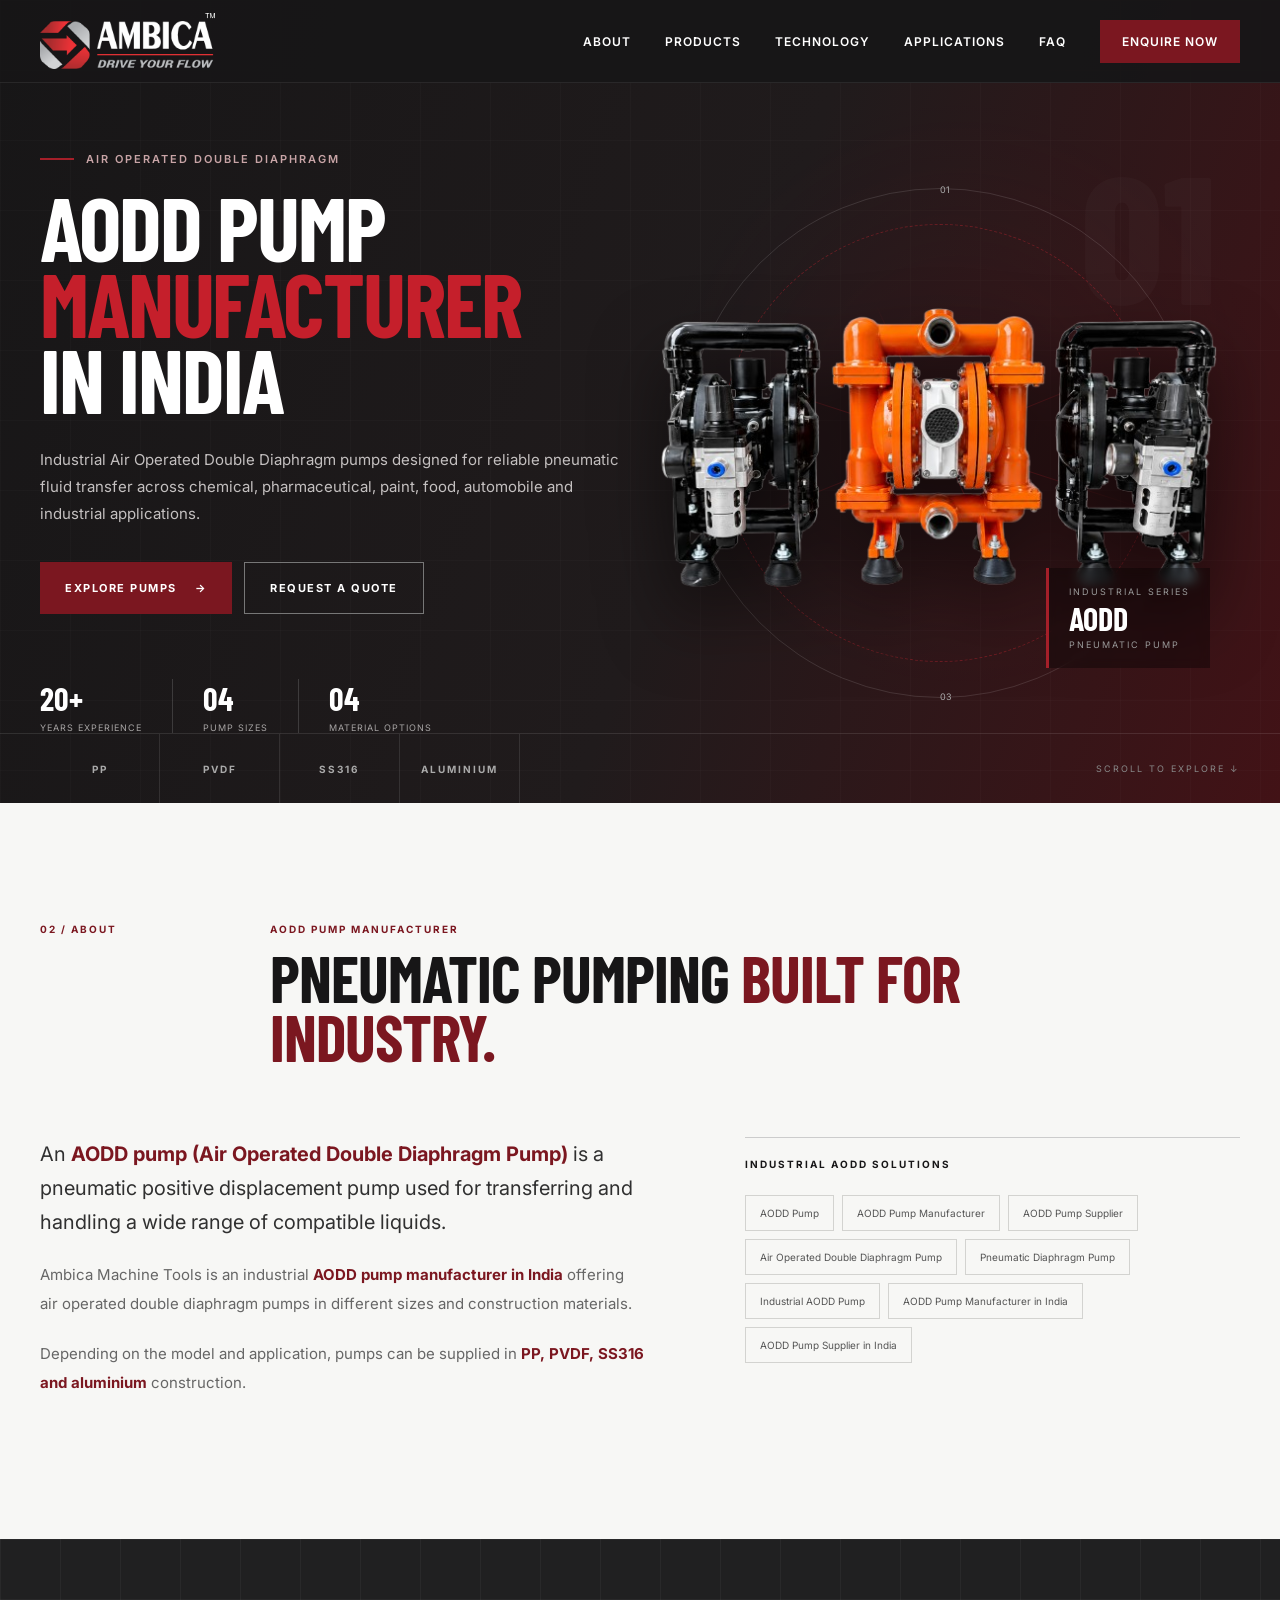
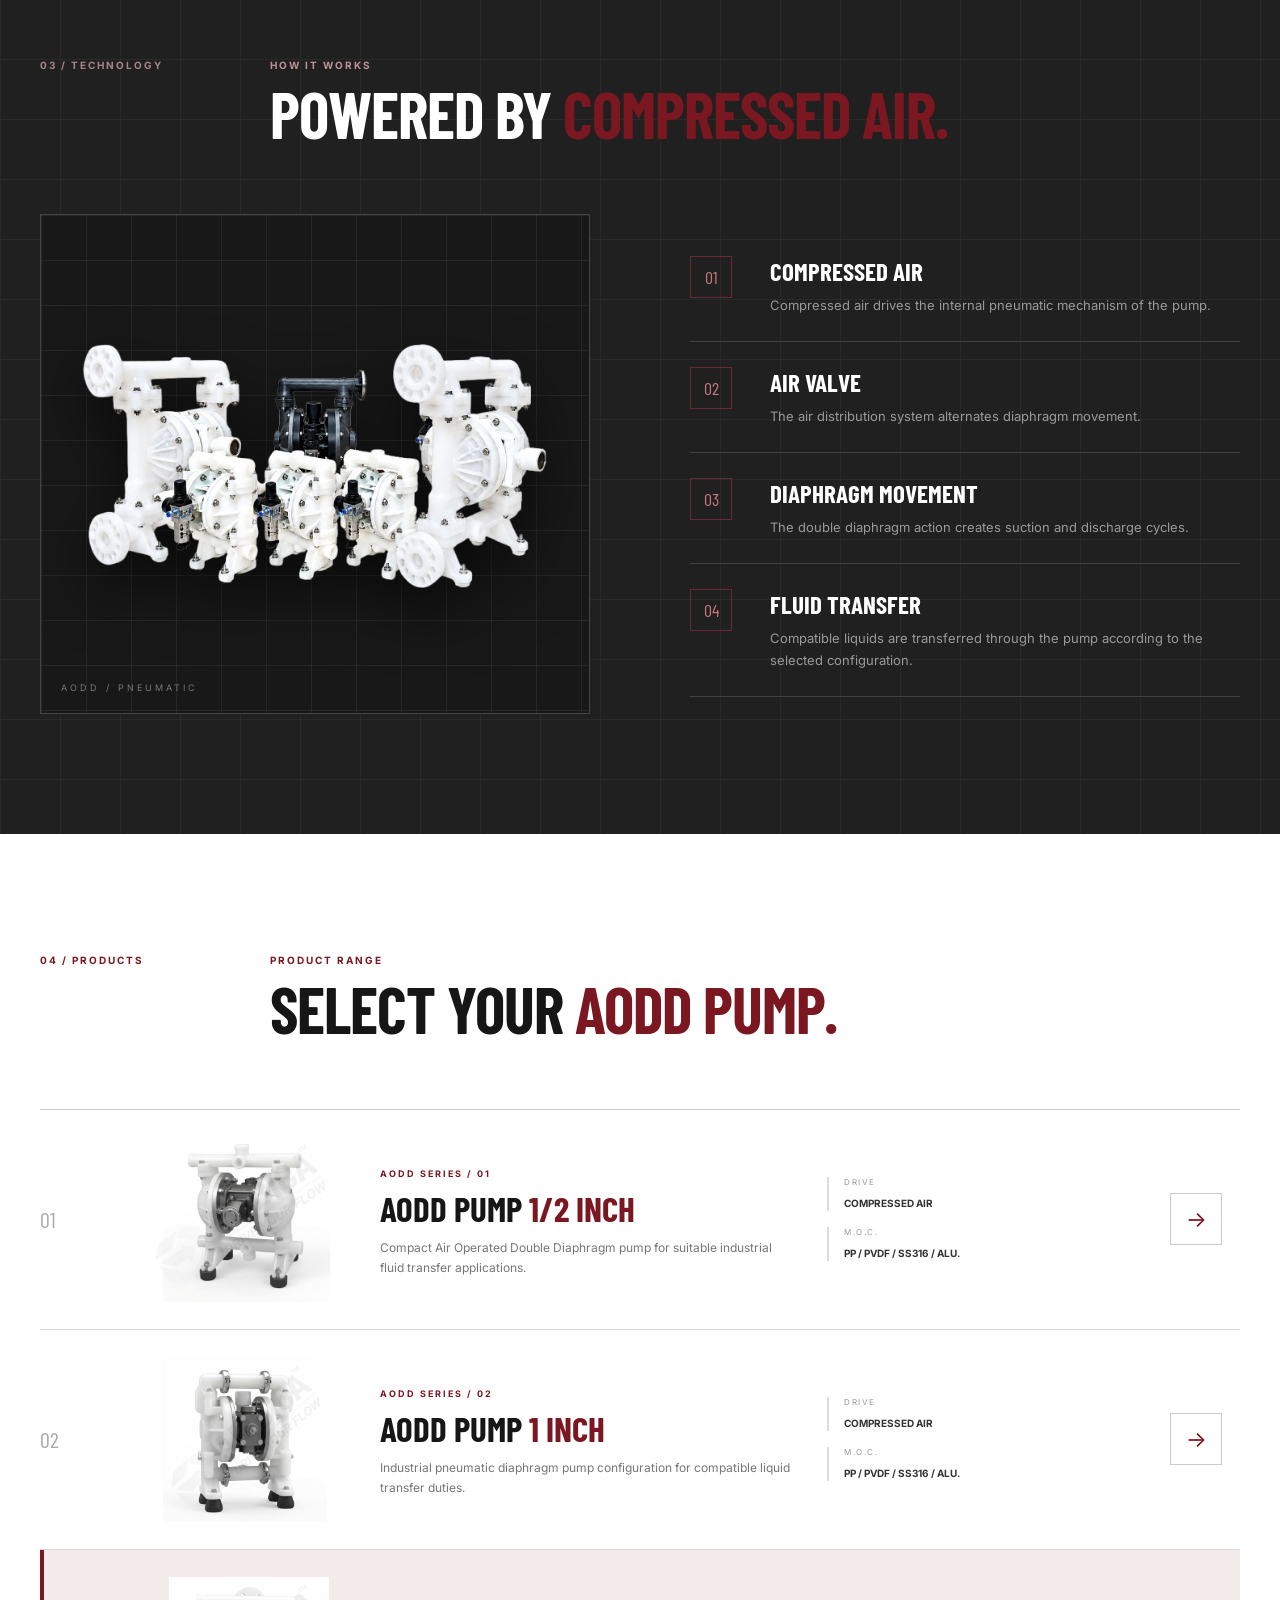
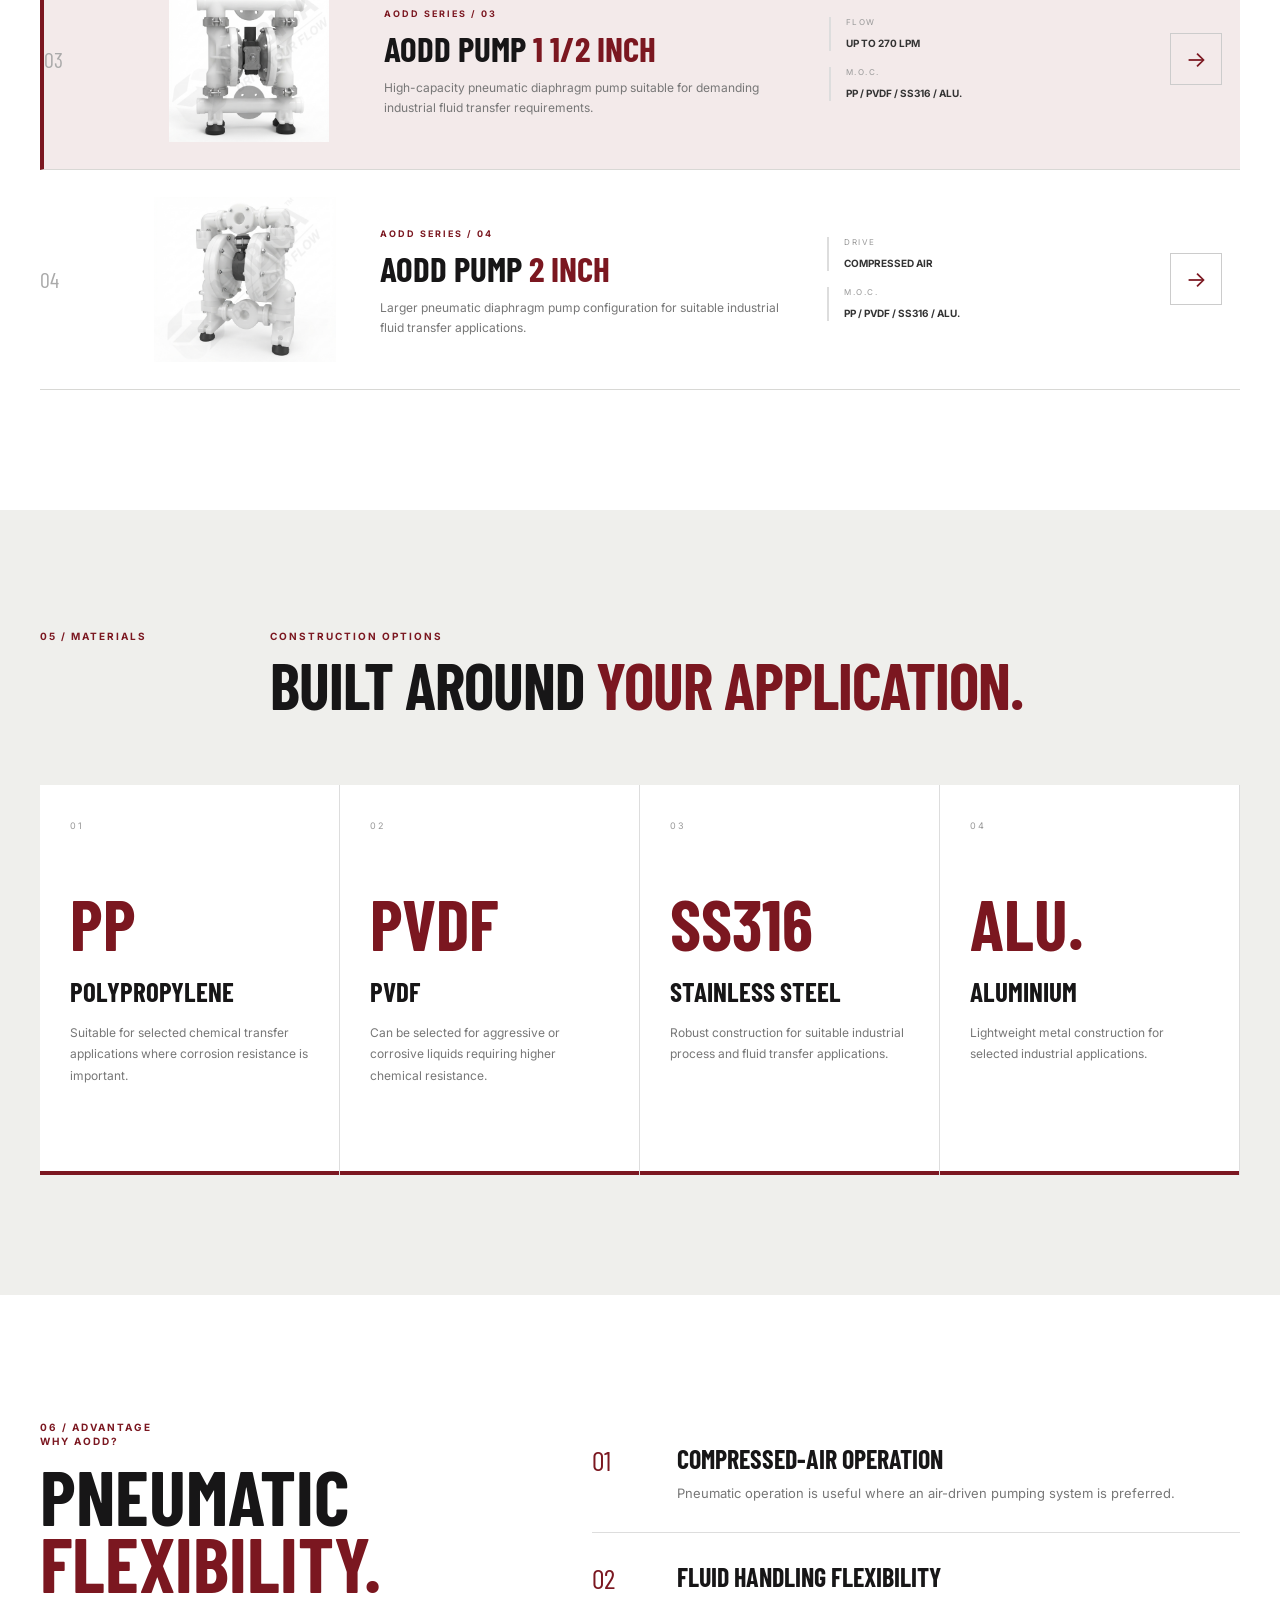
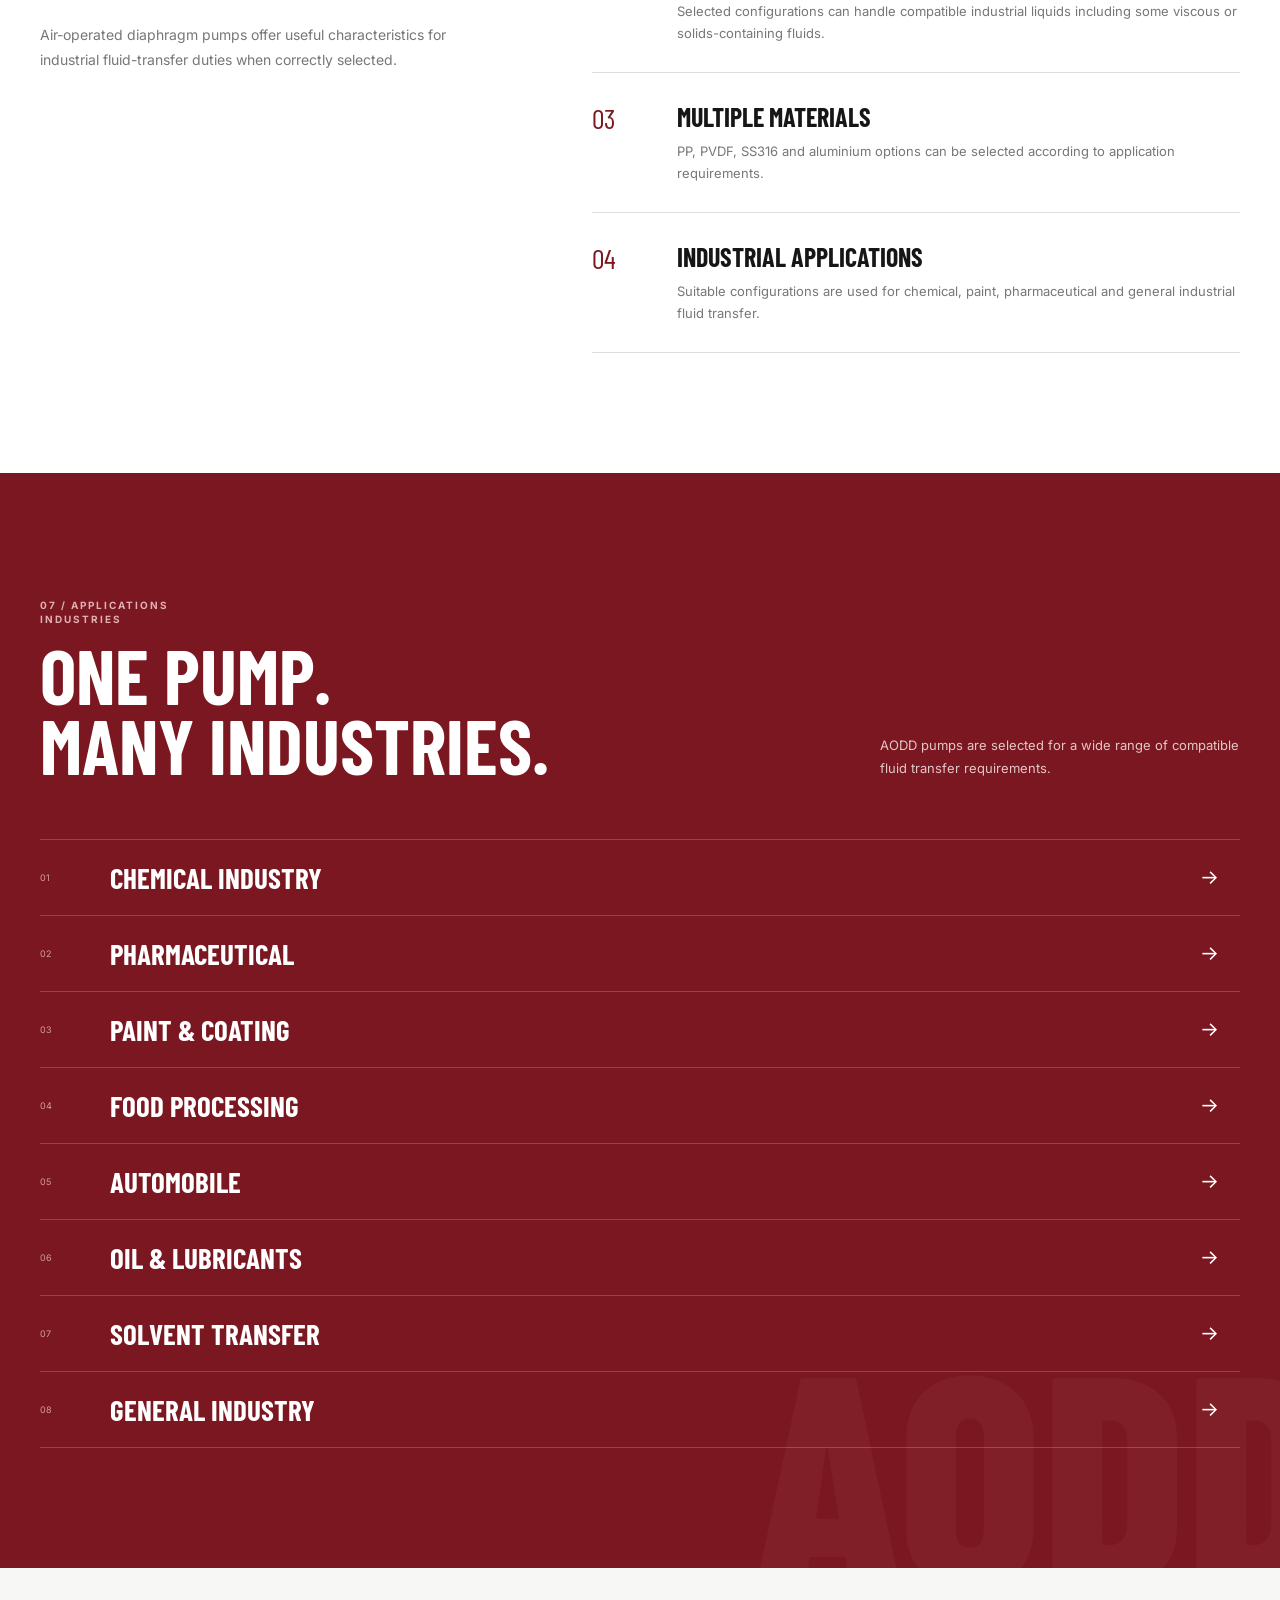
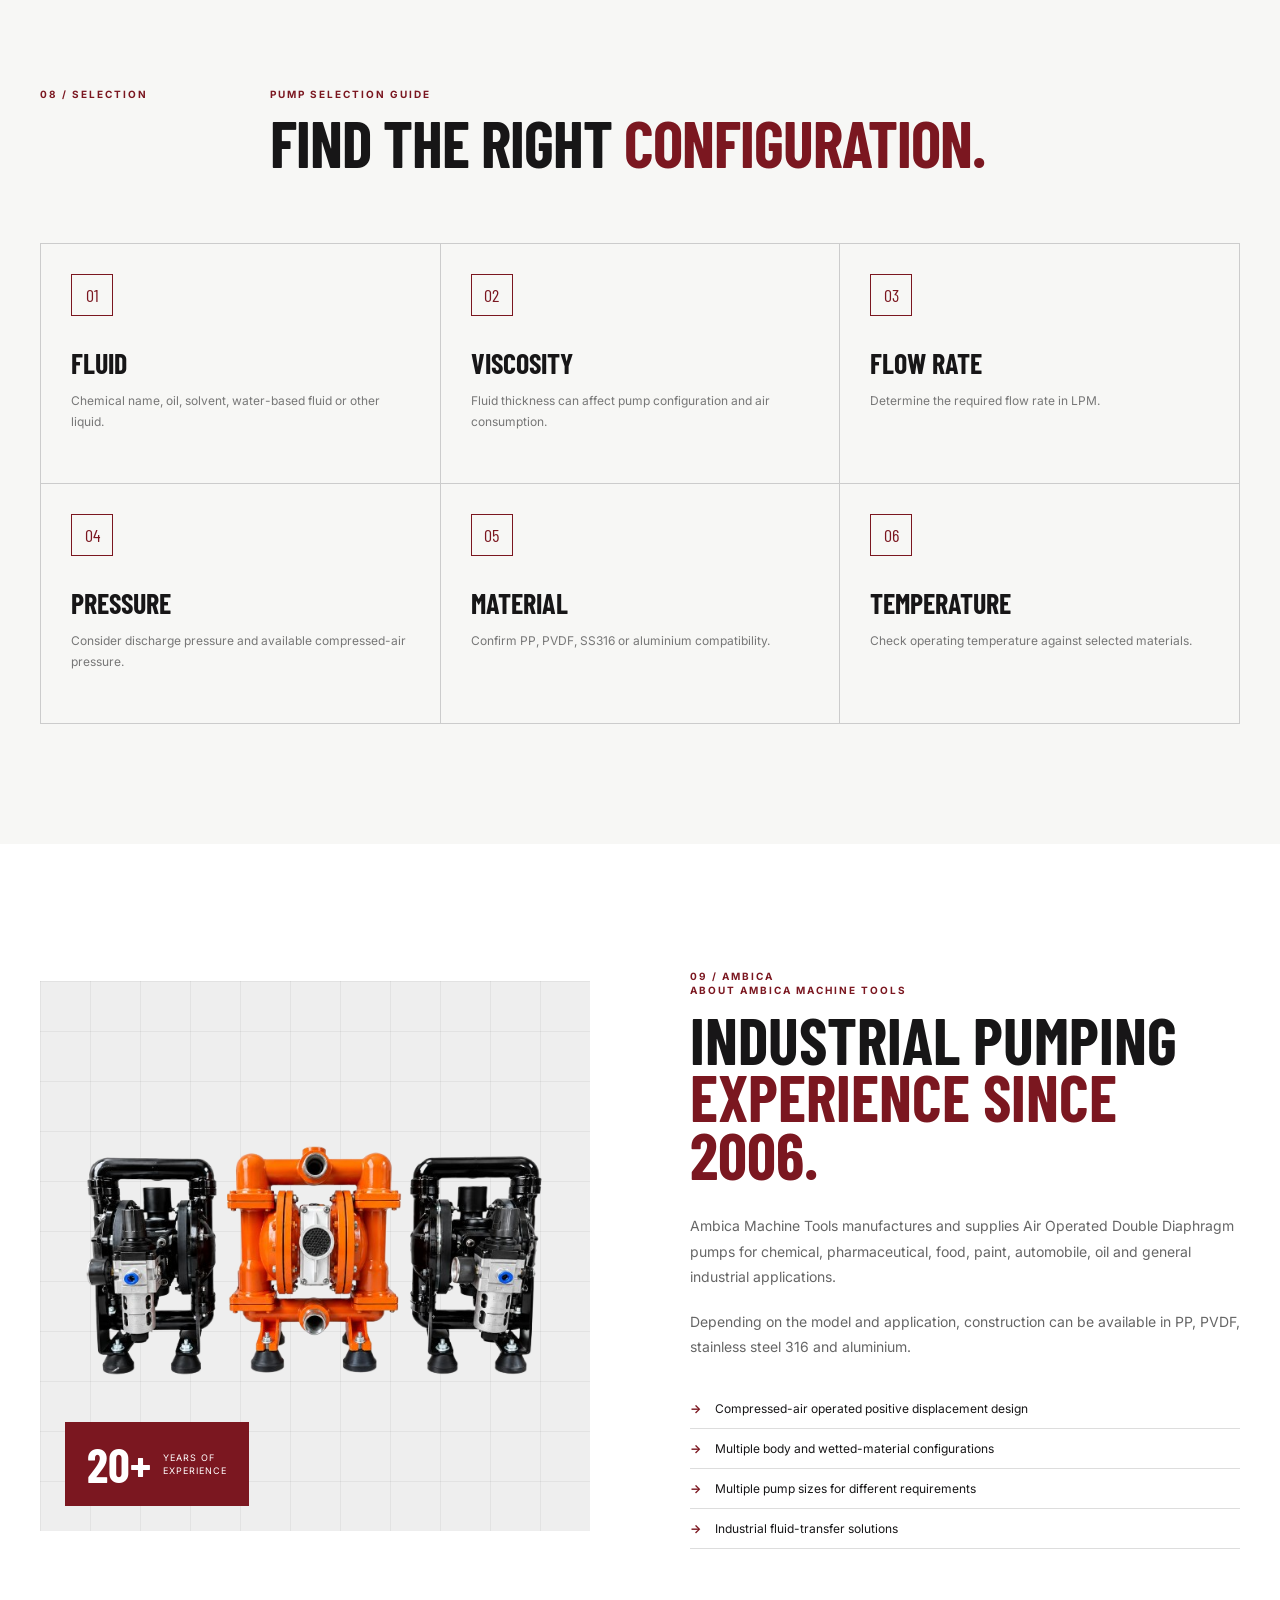
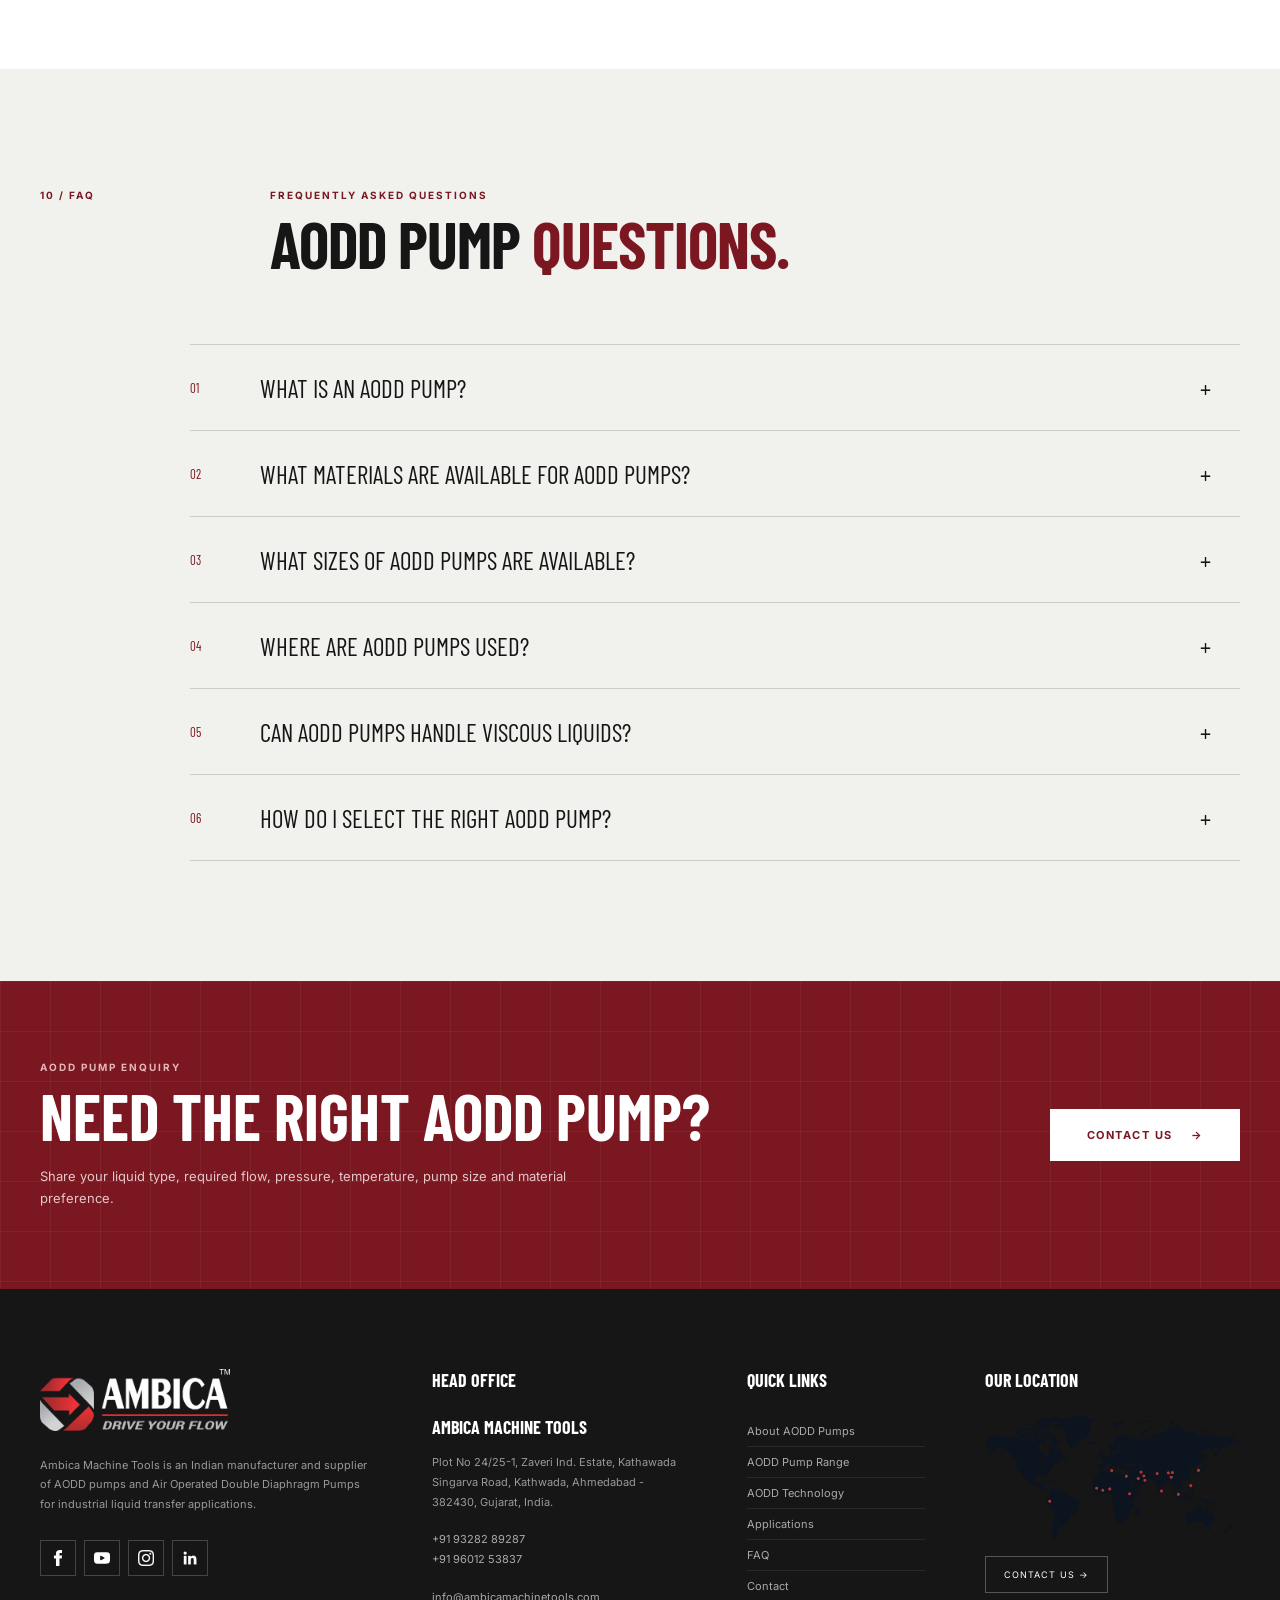
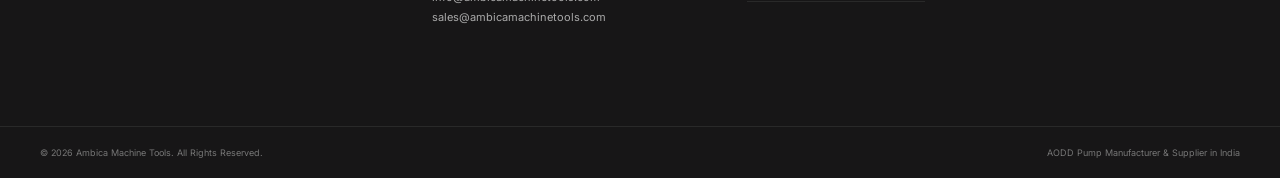
==== commit d58c80fb: "change all setup AODD PUMP" ====
--- a/index.html
+++ b/index.html
@@ -2,971 +2,2048 @@
 <html lang="en">
 
 <head>
+
     <meta charset="utf-8">
-    <meta name="viewport" content="width=device-width,initial-scale=1">
-    <title>AODD Pump Manufacturer in India | Air Operated Double Diaphragm Pump</title>
-    <meta name="description" content="AODD pump manufacturer in India offering Air Operated Double Diaphragm pumps in PP, PVDF, SS316 and aluminium for chemical, pharmaceutical, food, paint and industrial applications.">
+    <meta name="viewport" content="width=device-width, initial-scale=1">
+
+    <title>AODD Pump Manufacturer in Ahmedabad, India | Air Operated Double Diaphragm Pump</title>
+
+    <meta name="description"
+        content="Leading AODD pump manufacturer and supplier in Ahmedabad, India. Air Operated Double Diaphragm pumps in PP, PVDF, SS316 and aluminium for chemical, pharmaceutical, paint, food and industrial applications.">
+
+    <meta name="keywords"
+        content="AODD Pump Manufacturer, Air Operated Double Diaphragm Pump, AODD Pump in Ahmedabad, PP AODD Pump, PVDF AODD Pump, SS316 AODD Pump, Industrial Diaphragm Pump India">
+
     <meta name="robots" content="index,follow">
-    <link rel="canonical" href="https://www.example.com/">
-    <meta property="og:title" content="AODD Pump Manufacturer in India">
-    <meta property="og:description" content="Industrial Air Operated Double Diaphragm pumps in PP, PVDF, SS316 and aluminium.">
-    <link rel="icon" type="image/png" href="images/favicon-32x32.png" sizes="32x32" />
-    <link rel="icon" type="image/png" href="images/favicon-16x16.png" sizes="16x16" />
+
+    <link rel="canonical" href="https://barrelpumpmanufacturers.com/aodd-pump">
+
+    <meta property="og:title"
+        content="AODD Pump Manufacturer in Ahmedabad & India | Ambica Machine Tools">
+
+    <meta property="og:description"
+        content="Industrial Air Operated Double Diaphragm pumps in PP, PVDF, SS316 and aluminium.">
+
+    <meta property="og:type" content="website">
+
+    <link rel="icon" type="image/png" href="images/favicon-32x32.png">
+
+    <!-- GOOGLE FONT -->
+    <link rel="preconnect" href="https://fonts.googleapis.com">
+    <link rel="preconnect" href="https://fonts.gstatic.com" crossorigin>
+
+    <link
+        href="https://fonts.googleapis.com/css2?family=Barlow+Condensed:wght@400;500;600;700;800&family=Inter:wght@400;500;600;700&display=swap"
+        rel="stylesheet">
+
+    <!-- CSS -->
+    <link rel="stylesheet" href="css/style.css">
+
+    <!-- ORGANIZATION -->
     <script type="application/ld+json">
-        {"@context":"https://schema.org","@type":"Organization","name":"Ambica Machine Tools","url":"https://www.example.com/","description":"AODD pump manufacturer and supplier in India."}
+    {
+        "@context":"https://schema.org",
+        "@type":"Organization",
+        "name":"Ambica Machine Tools",
+        "url":"https://www.ambicamachinetools.com/",
+        "description":"AODD pump manufacturer and supplier in India."
+    }
     </script>
+
+    <!-- WEBPAGE -->
     <script type="application/ld+json">
-        {"@context":"https://schema.org","@type":"WebPage","name":"AODD Pump Manufacturer in India","url":"https://www.example.com/","description":"Information about Air Operated Double Diaphragm pumps, sizes, materials, applications and selection."}
+    {
+        "@context":"https://schema.org",
+        "@type":"WebPage",
+        "name":"AODD Pump Manufacturer in India",
+        "url":"https://barrelpumpmanufacturers.com/aodd-pump",
+        "description":"Information about Air Operated Double Diaphragm pumps, sizes, materials, applications and selection."
+    }
     </script>
+
+    <!-- FAQ -->
     <script type="application/ld+json">
-        {"@context":"https://schema.org","@type":"FAQPage","mainEntity":[
-        {"@type":"Question","name":"What is an AODD pump?","acceptedAnswer":{"@type":"Answer","text":"An AODD pump, or Air Operated Double Diaphragm pump, is a pneumatic positive displacement pump driven by compressed air for transferring compatible industrial fluids."}},
-        {"@type":"Question","name":"What materials are available for AODD pumps?","acceptedAnswer":{"@type":"Answer","text":"Depending on the model and application, AODD pumps can be available in PP, PVDF, stainless steel 316 and aluminium configurations."}},
-        {"@type":"Question","name":"What sizes of AODD pumps are available?","acceptedAnswer":{"@type":"Answer","text":"The referenced range includes 1/2 inch, 1 inch, 1 1/2 inch and 2 inch AODD pump sizes."}},
-        {"@type":"Question","name":"Where are AODD pumps used?","acceptedAnswer":{"@type":"Answer","text":"AODD pumps are used for compatible fluid transfer in chemical, pharmaceutical, paint, food, automobile, oil and general industrial applications."}},
-        {"@type":"Question","name":"How do I select the right AODD pump?","acceptedAnswer":{"@type":"Answer","text":"Selection should consider the fluid, chemical compatibility, viscosity, solids content, required flow, pressure, temperature, connection size and available compressed-air conditions."}}
-        ]}
+    {
+        "@context":"https://schema.org",
+        "@type":"FAQPage",
+        "mainEntity":[
+            {
+                "@type":"Question",
+                "name":"What is an AODD pump?",
+                "acceptedAnswer":{
+                    "@type":"Answer",
+                    "text":"An AODD pump, or Air Operated Double Diaphragm pump, is a pneumatic positive displacement pump driven by compressed air for transferring compatible industrial fluids."
+                }
+            },
+            {
+                "@type":"Question",
+                "name":"What materials are available for AODD pumps?",
+                "acceptedAnswer":{
+                    "@type":"Answer",
+                    "text":"Depending on the model and application, AODD pumps can be available in PP, PVDF, stainless steel 316 and aluminium configurations."
+                }
+            },
+            {
+                "@type":"Question",
+                "name":"What sizes of AODD pumps are available?",
+                "acceptedAnswer":{
+                    "@type":"Answer",
+                    "text":"The referenced range includes 1/2 inch, 1 inch, 1 1/2 inch and 2 inch AODD pump sizes."
+                }
+            },
+            {
+                "@type":"Question",
+                "name":"Where are AODD pumps used?",
+                "acceptedAnswer":{
+                    "@type":"Answer",
+                    "text":"AODD pumps are used for compatible fluid transfer in chemical, pharmaceutical, paint, food, automobile, oil and general industrial applications."
+                }
+            },
+            {
+                "@type":"Question",
+                "name":"How do I select the right AODD pump?",
+                "acceptedAnswer":{
+                    "@type":"Answer",
+                    "text":"Selection should consider the fluid, chemical compatibility, viscosity, solids content, required flow, pressure, temperature, connection size and available compressed-air conditions."
+                }
+            }
+        ]
+    }
     </script>
-    <link rel="stylesheet" type="text/css" href="css/style.css">
+
 </head>
 
+
 <body>
-    <header>
-        <div class="container nav">
-            <a href="https://www.airoperateddoublediaphragmpump.com/" class="site-logo" aria-label="Ambica Machine Tools Home">
-              <img src="images/ambica-logo.png" alt="Ambica Machine Tools" class="site-logo-img">
+
+
+<!-- =====================================================
+     HEADER
+===================================================== -->
+
+<header class="header">
+
+    <div class="container nav">
+
+        <a href="https://www.airoperateddoublediaphragmpump.com/"
+           class="logo">
+
+            <img src="images/ambica-footer-logo.png"
+                 alt="Ambica Machine Tools">
+
+        </a>
+
+
+        <button class="menu-toggle"
+                aria-label="Open navigation">
+
+            <span></span>
+            <span></span>
+            <span></span>
+
+        </button>
+
+
+        <nav class="nav-links">
+
+            <a href="#about">About</a>
+
+            <a href="#products">Products</a>
+
+            <a href="#technology">Technology</a>
+
+            <a href="#applications">Applications</a>
+
+            <a href="#faq">FAQ</a>
+
+            <a href="#contact" class="nav-btn">
+                Enquire Now
             </a>
-            <button class="menu" aria-label="Menu">☰</button>
-            <nav class="links"><a href="#about">About</a><a href="#products">AODD Pumps</a><a href="#types">Types</a><a
-                    href="#applications">Applications</a><a href="#faq">FAQ</a><a class="btn primary"
-                    href="#contact" id="enquiry">Enquire Now</a></nav>
-        </div>
-    </header>
-
-    <main>
-        <section class="hero">
-            <div class="container hero-grid">
-                <div class="reveal"><span class="eyebrow">Air Operated Double Diaphragm Pumps</span>
-                    <h1>AODD Pump <span>Manufacturer in India</span></h1>
-                    <p>Industrial Air Operated Double Diaphragm pumps for pneumatic fluid transfer, available in PP,
-                        PVDF, SS316 and aluminium configurations for chemical, pharmaceutical, food, paint, automobile,
-                        oil and general industrial applications.</p>
-                    <div class="actions"><a class="btn primary" href="#products">Explore AODD Pumps</a><a
-                            class="btn outline" href="#contact">Request a Quote</a></div>
-                </div>
-                <div class="hero-img reveal">
-                    <div><img src="images/aodd-products/aodd-parts.png"
-                            alt="AODD pump manufacturer in India 1 1/2 inch pump" loading="eager"></div>
-                    <div class="hero-tags"><span>PP / PVDF</span><span>SS316 / ALU.</span><span>Compressed Air</span>
+
+        </nav>
+
+    </div>
+
+</header>
+
+
+
+<main>
+
+
+<!-- =====================================================
+     HERO
+===================================================== -->
+
+<section class="hero">
+
+    <div class="hero-grid-lines"></div>
+
+    <div class="hero-number">
+        01
+    </div>
+
+
+    <div class="container hero-inner">
+
+
+        <!-- LEFT -->
+
+        <div class="hero-content reveal">
+
+            <div class="hero-kicker">
+
+                <span></span>
+
+                AIR OPERATED DOUBLE DIAPHRAGM
+
+            </div>
+
+
+            <h1>
+
+                AODD PUMP
+
+                <em>
+                    MANUFACTURER
+                </em>
+
+                IN INDIA
+
+            </h1>
+
+
+            <p>
+
+                Industrial Air Operated Double Diaphragm pumps
+                designed for reliable pneumatic fluid transfer
+                across chemical, pharmaceutical, paint, food,
+                automobile and industrial applications.
+
+            </p>
+
+
+            <div class="hero-buttons">
+
+                <a href="#products"
+                   class="btn btn-red">
+
+                    EXPLORE PUMPS
+                    <span>→</span>
+
+                </a>
+
+
+                <a href="#contact"
+                   class="btn btn-line">
+
+                    REQUEST A QUOTE
+
+                </a>
+
+            </div>
+
+
+            <div class="hero-meta">
+
+                <div>
+
+                    <strong>20+</strong>
+
+                    <span>
+                        YEARS EXPERIENCE
+                    </span>
+
+                </div>
+
+
+                <div>
+
+                    <strong>04</strong>
+
+                    <span>
+                        PUMP SIZES
+                    </span>
+
+                </div>
+
+
+                <div>
+
+                    <strong>04</strong>
+
+                    <span>
+                        MATERIAL OPTIONS
+                    </span>
+
+                </div>
+
+            </div>
+
+        </div>
+
+
+
+        <!-- RIGHT PRODUCT -->
+
+        <div class="hero-product reveal">
+
+
+            <div class="technical-circle">
+
+                <span>01</span>
+
+                <span>02</span>
+
+                <span>03</span>
+
+                <span>04</span>
+
+            </div>
+
+
+            <div class="air-line air-one"></div>
+            <div class="air-line air-two"></div>
+            <div class="air-line air-three"></div>
+
+
+            <img src="images/aodd-products/aodd-banner-2.png"
+                 alt="AODD Air Operated Double Diaphragm Pump"
+                 class="hero-pump">
+
+
+            <div class="product-label">
+
+                <small>
+                    INDUSTRIAL SERIES
+                </small>
+
+                <strong>
+                    AODD
+                </strong>
+
+                <span>
+                    PNEUMATIC PUMP
+                </span>
+
+            </div>
+
+        </div>
+
+    </div>
+
+
+    <div class="hero-bottom">
+
+        <div>
+            PP
+        </div>
+
+        <div>
+            PVDF
+        </div>
+
+        <div>
+            SS316
+        </div>
+
+        <div>
+            ALUMINIUM
+        </div>
+
+        <div class="hero-scroll">
+            SCROLL TO EXPLORE ↓
+        </div>
+
+    </div>
+
+</section>
+
+
+
+<!-- =====================================================
+     INTRO
+===================================================== -->
+
+<section class="intro sec"
+         id="about">
+
+    <div class="container">
+
+
+        <div class="section-heading reveal">
+
+            <span class="section-number">
+                02 / ABOUT
+            </span>
+
+            <div>
+
+                <span class="eyebrow">
+                    AODD PUMP MANUFACTURER
+                </span>
+
+                <h2>
+                    Pneumatic pumping
+                    <strong>built for industry.</strong>
+                </h2>
+
+            </div>
+
+        </div>
+
+
+        <div class="intro-grid">
+
+
+            <div class="intro-text reveal">
+
+                <p class="large">
+
+                    An <strong>AODD pump
+                    (Air Operated Double Diaphragm Pump)</strong>
+                    is a pneumatic positive displacement pump
+                    used for transferring and handling a wide
+                    range of compatible liquids.
+
+                </p>
+
+
+                <p>
+
+                    Ambica Machine Tools is an industrial
+                    <strong>AODD pump manufacturer in India</strong>
+                    offering air operated double diaphragm pumps
+                    in different sizes and construction materials.
+
+                </p>
+
+
+                <p>
+
+                    Depending on the model and application,
+                    pumps can be supplied in
+                    <strong>PP, PVDF, SS316 and aluminium</strong>
+                    construction.
+
+                </p>
+
+            </div>
+
+
+            <div class="intro-keywords reveal">
+
+                <div class="keyword-title">
+                    INDUSTRIAL AODD SOLUTIONS
+                </div>
+
+
+                <div class="keyword-list">
+
+                    <span>AODD Pump</span>
+
+                    <span>AODD Pump Manufacturer</span>
+
+                    <span>AODD Pump Supplier</span>
+
+                    <span>Air Operated Double Diaphragm Pump</span>
+
+                    <span>Pneumatic Diaphragm Pump</span>
+
+                    <span>Industrial AODD Pump</span>
+
+                    <span>AODD Pump Manufacturer in India</span>
+
+                    <span>AODD Pump Supplier in India</span>
+
+                </div>
+
+            </div>
+
+        </div>
+
+    </div>
+
+</section>
+
+
+
+<!-- =====================================================
+     TECHNOLOGY
+===================================================== -->
+
+<section class="technology sec"
+         id="technology">
+
+
+    <div class="container">
+
+
+        <div class="section-heading light reveal">
+
+            <span class="section-number">
+                03 / TECHNOLOGY
+            </span>
+
+            <div>
+
+                <span class="eyebrow">
+                    HOW IT WORKS
+                </span>
+
+                <h2>
+                    Powered by
+                    <strong>compressed air.</strong>
+                </h2>
+
+            </div>
+
+        </div>
+
+
+        <div class="technology-layout">
+
+
+            <div class="technology-image reveal">
+
+                <div class="tech-grid"></div>
+
+                <img src="images/aodd-products/aodd-parts.png"
+                     alt="AODD pump components"
+                     loading="lazy">
+
+                <div class="tech-caption">
+
+                    AODD / PNEUMATIC
+
+                </div>
+
+            </div>
+
+
+
+            <div class="technology-content reveal">
+
+
+                <div class="tech-step">
+
+                    <span>01</span>
+
+                    <div>
+
+                        <h3>
+                            Compressed Air
+                        </h3>
+
+                        <p>
+                            Compressed air drives the internal
+                            pneumatic mechanism of the pump.
+                        </p>
+
                     </div>
-                </div>
-            </div>
-        </section>
-
-        
-
-        <section class="stats">
-            <div class="container stats-grid">
-                <div class="stat"><b>20+</b><span>Years Experience</span></div>
-                <div class="stat"><b>4</b><span>AODD Pump Sizes</span></div>
-                <div class="stat"><b>4</b><span>Material Options*</span></div>
-                <div class="stat"><b>India</b><span>Manufacturer & Supplier</span></div>
-            </div>
-        </section>
-        <section class="sec intro-section">
-
-            <div class="container">
-        
-                <div class="title reveal">
-        
-                    <div class="label">
-                        AODD Pump Manufacturer
+
+                </div>
+
+
+                <div class="tech-step">
+
+                    <span>02</span>
+
+                    <div>
+
+                        <h3>
+                            Air Valve
+                        </h3>
+
+                        <p>
+                            The air distribution system alternates
+                            diaphragm movement.
+                        </p>
+
                     </div>
-        
-                    <h2>
-                        AODD Pump Manufacturer and Supplier in India
-                    </h2>
-        
-                </div>
-        
-        
-                <div class="intro-grid">
-        
-                    <!-- LEFT CONTENT -->
-                    <div class="intro-content reveal">
-        
+
+                </div>
+
+
+                <div class="tech-step">
+
+                    <span>03</span>
+
+                    <div>
+
+                        <h3>
+                            Diaphragm Movement
+                        </h3>
+
                         <p>
-                            An <strong>AODD pump (Air Operated Double Diaphragm Pump)</strong>
-                            is a pneumatic positive displacement pump used for transferring
-                            and handling a wide range of liquids. AODD pumps operate using
-                            compressed air and are suitable for applications where reliable
-                            and controlled fluid transfer is required.
+                            The double diaphragm action creates
+                            suction and discharge cycles.
                         </p>
-        
+
+                    </div>
+
+                </div>
+
+
+                <div class="tech-step">
+
+                    <span>04</span>
+
+                    <div>
+
+                        <h3>
+                            Fluid Transfer
+                        </h3>
+
                         <p>
-                            Ambica Machine Tools is an industrial
-                            <strong>AODD pump manufacturer in India</strong> offering
-                            air operated double diaphragm pumps in different sizes and
-                            construction materials. Depending on the model and application,
-                            AODD pumps can be supplied in PP, PVDF, SS316 and aluminium
-                            construction.
+                            Compatible liquids are transferred
+                            through the pump according to the
+                            selected configuration.
                         </p>
-        
+
+                    </div>
+
+                </div>
+
+
+            </div>
+
+        </div>
+
+    </div>
+
+</section>
+
+
+
+<!-- =====================================================
+     PRODUCTS
+===================================================== -->
+
+<section class="products sec"
+         id="products">
+
+    <div class="container">
+
+
+        <div class="section-heading reveal">
+
+            <span class="section-number">
+                04 / PRODUCTS
+            </span>
+
+            <div>
+
+                <span class="eyebrow">
+                    PRODUCT RANGE
+                </span>
+
+                <h2>
+                    Select your
+                    <strong>AODD pump.</strong>
+                </h2>
+
+            </div>
+
+        </div>
+
+
+        <div class="product-list">
+
+
+            <!-- 1/2 INCH -->
+
+            <article class="product-row reveal">
+
+                <div class="product-index">
+                    01
+                </div>
+
+
+                <div class="product-image">
+
+                    <img src="images/aodd-products/aodd-pump-half-inch-plastic.png"
+                         alt="1/2 Inch Plastic Body AODD Pump"
+                         loading="lazy">
+
+                </div>
+
+
+                <div class="product-info">
+
+                    <span>
+                        AODD SERIES / 01
+                    </span>
+
+                    <h3>
+                        AODD Pump
+                        <strong>1/2 Inch</strong>
+                    </h3>
+
+                    <p>
+                        Compact Air Operated Double Diaphragm
+                        pump for suitable industrial fluid
+                        transfer applications.
+                    </p>
+
+                </div>
+
+
+                <div class="product-spec">
+
+                    <div>
+                        <small>DRIVE</small>
+                        <b>COMPRESSED AIR</b>
+                    </div>
+
+                    <div>
+                        <small>M.O.C.</small>
+                        <b>PP / PVDF / SS316 / ALU.</b>
+                    </div>
+
+                </div>
+
+
+                <a href="https://www.industrialpumpandvalve.com/aodd-pump-half-inch.html"
+                   class="product-arrow">
+
+                    →
+
+                </a>
+
+            </article>
+
+
+
+            <!-- 1 INCH -->
+
+            <article class="product-row reveal">
+
+                <div class="product-index">
+                    02
+                </div>
+
+
+                <div class="product-image">
+
+                    <img src="images/aodd-products/aodd-pump-one-inch-plastic.png"
+                         alt="1 Inch Plastic Body AODD Pump"
+                         loading="lazy">
+
+                </div>
+
+
+                <div class="product-info">
+
+                    <span>
+                        AODD SERIES / 02
+                    </span>
+
+                    <h3>
+                        AODD Pump
+                        <strong>1 Inch</strong>
+                    </h3>
+
+                    <p>
+                        Industrial pneumatic diaphragm pump
+                        configuration for compatible liquid
+                        transfer duties.
+                    </p>
+
+                </div>
+
+
+                <div class="product-spec">
+
+                    <div>
+                        <small>DRIVE</small>
+                        <b>COMPRESSED AIR</b>
+                    </div>
+
+                    <div>
+                        <small>M.O.C.</small>
+                        <b>PP / PVDF / SS316 / ALU.</b>
+                    </div>
+
+                </div>
+
+
+                <a href="https://www.industrialpumpandvalve.com/aodd-pump-one-inch.html"
+                   class="product-arrow">
+
+                    →
+
+                </a>
+
+            </article>
+
+
+
+            <!-- 1.5 INCH -->
+
+            <article class="product-row featured reveal">
+
+                <div class="product-index">
+                    03
+                </div>
+
+
+                <div class="product-image">
+
+                    <img src="images/aodd-products/aodd-pump-one-half-inch-plastic.png"
+                         alt="1 1/2 Inch Plastic Body AODD Pump"
+                         loading="lazy">
+
+                </div>
+
+
+                <div class="product-info">
+
+                    <span>
+                        AODD SERIES / 03
+                    </span>
+
+                    <h3>
+                        AODD Pump
+                        <strong>1 1/2 Inch</strong>
+                    </h3>
+
+                    <p>
+                        High-capacity pneumatic diaphragm pump
+                        suitable for demanding industrial fluid
+                        transfer requirements.
+                    </p>
+
+                </div>
+
+
+                <div class="product-spec">
+
+                    <div>
+                        <small>FLOW</small>
+                        <b>UP TO 270 LPM</b>
+                    </div>
+
+                    <div>
+                        <small>M.O.C.</small>
+                        <b>PP / PVDF / SS316 / ALU.</b>
+                    </div>
+
+                </div>
+
+
+                <a href="https://www.industrialpumpandvalve.com/aodd-pump-one-half-inch.html"
+                   class="product-arrow">
+
+                    →
+
+                </a>
+
+            </article>
+
+
+
+            <!-- 2 INCH -->
+
+            <article class="product-row reveal">
+
+                <div class="product-index">
+                    04
+                </div>
+
+
+                <div class="product-image">
+
+                    <img src="images/aodd-products/aodd-pump-two-inch-plastic.png"
+                         alt="2 Inch Plastic Body AODD Pump"
+                         loading="lazy">
+
+                </div>
+
+
+                <div class="product-info">
+
+                    <span>
+                        AODD SERIES / 04
+                    </span>
+
+                    <h3>
+                        AODD Pump
+                        <strong>2 Inch</strong>
+                    </h3>
+
+                    <p>
+                        Larger pneumatic diaphragm pump
+                        configuration for suitable industrial
+                        fluid transfer applications.
+                    </p>
+
+                </div>
+
+
+                <div class="product-spec">
+
+                    <div>
+                        <small>DRIVE</small>
+                        <b>COMPRESSED AIR</b>
+                    </div>
+
+                    <div>
+                        <small>M.O.C.</small>
+                        <b>PP / PVDF / SS316 / ALU.</b>
+                    </div>
+
+                </div>
+
+
+                <a href="https://www.industrialpumpandvalve.com/aodd-pump-two-inch.html"
+                   class="product-arrow">
+
+                    →
+
+                </a>
+
+            </article>
+
+
+        </div>
+
+    </div>
+
+</section>
+
+
+
+<!-- =====================================================
+     MATERIALS
+===================================================== -->
+
+<section class="materials sec">
+
+    <div class="container">
+
+
+        <div class="section-heading reveal">
+
+            <span class="section-number">
+                05 / MATERIALS
+            </span>
+
+            <div>
+
+                <span class="eyebrow">
+                    CONSTRUCTION OPTIONS
+                </span>
+
+                <h2>
+                    Built around
+                    <strong>your application.</strong>
+                </h2>
+
+            </div>
+
+        </div>
+
+
+        <div class="material-grid">
+
+
+            <div class="material-card reveal">
+
+                <span class="material-no">
+                    01
+                </span>
+
+                <strong>
+                    PP
+                </strong>
+
+                <h3>
+                    Polypropylene
+                </h3>
+
+                <p>
+                    Suitable for selected chemical transfer
+                    applications where corrosion resistance
+                    is important.
+                </p>
+
+                <span class="material-line"></span>
+
+            </div>
+
+
+            <div class="material-card reveal">
+
+                <span class="material-no">
+                    02
+                </span>
+
+                <strong>
+                    PVDF
+                </strong>
+
+                <h3>
+                    PVDF
+                </h3>
+
+                <p>
+                    Can be selected for aggressive or corrosive
+                    liquids requiring higher chemical resistance.
+                </p>
+
+                <span class="material-line"></span>
+
+            </div>
+
+
+            <div class="material-card reveal">
+
+                <span class="material-no">
+                    03
+                </span>
+
+                <strong>
+                    SS316
+                </strong>
+
+                <h3>
+                    Stainless Steel
+                </h3>
+
+                <p>
+                    Robust construction for suitable industrial
+                    process and fluid transfer applications.
+                </p>
+
+                <span class="material-line"></span>
+
+            </div>
+
+
+            <div class="material-card reveal">
+
+                <span class="material-no">
+                    04
+                </span>
+
+                <strong>
+                    ALU.
+                </strong>
+
+                <h3>
+                    Aluminium
+                </h3>
+
+                <p>
+                    Lightweight metal construction for selected
+                    industrial applications.
+                </p>
+
+                <span class="material-line"></span>
+
+            </div>
+
+
+        </div>
+
+    </div>
+
+</section>
+
+
+
+<!-- =====================================================
+     WHY AODD
+===================================================== -->
+
+<section class="why sec">
+
+    <div class="container">
+
+
+        <div class="why-grid">
+
+
+            <div class="why-title reveal">
+
+                <span class="section-number">
+                    06 / ADVANTAGE
+                </span>
+
+                <span class="eyebrow">
+                    WHY AODD?
+                </span>
+
+                <h2>
+                    Pneumatic
+                    <strong>flexibility.</strong>
+                </h2>
+
+                <p>
+                    Air-operated diaphragm pumps offer useful
+                    characteristics for industrial fluid-transfer
+                    duties when correctly selected.
+                </p>
+
+            </div>
+
+
+
+            <div class="advantages">
+
+
+                <div class="advantage reveal">
+
+                    <span>01</span>
+
+                    <div>
+
+                        <h3>
+                            Compressed-Air Operation
+                        </h3>
+
                         <p>
-                            As an <strong>AODD pump supplier in India</strong>, we provide
-                            pump configurations for chemical transfer, pharmaceutical
-                            processing, paint and coating applications, food and beverage
-                            handling, oil and lubricant transfer and general industrial
-                            fluid transfer requirements.
+                            Pneumatic operation is useful where
+                            an air-driven pumping system is preferred.
                         </p>
-        
+
                     </div>
-        
-        
-                    <!-- RIGHT KEYWORDS -->
-                    <div class="keyword-box reveal">
-        
+
+                </div>
+
+
+                <div class="advantage reveal">
+
+                    <span>02</span>
+
+                    <div>
+
                         <h3>
-                            Industrial AODD Pump Solutions
+                            Fluid Handling Flexibility
                         </h3>
-        
-                        <div class="keyword-list">
-        
-                            <span>AODD Pump</span>
-        
-                            <span>AODD Pump Manufacturer</span>
-        
-                            <span>AODD Pump Manufacturer in India</span>
-        
-                            <span>AODD Pump Supplier</span>
-        
-                            <span>AODD Pump Supplier in India</span>
-        
-                            <span>Air Operated Double Diaphragm Pump</span>
-        
-                            <span>Pneumatic Diaphragm Pump</span>
-        
-                            <span>Industrial AODD Pump</span>
-        
-                        </div>
-        
+
+                        <p>
+                            Selected configurations can handle
+                            compatible industrial liquids including
+                            some viscous or solids-containing fluids.
+                        </p>
+
                     </div>
-        
-                </div>
-        
-            </div>
-        
-        </section>
-        <section id="products" class="sec products">
-            <div class="container">
-                <div class="title reveal">
-                    <div class="label">Product Range</div>
-                    <h2>Our Range of AODD Pumps</h2>
-                    <p>Air Operated Double Diaphragm pumps in different sizes and construction materials.</p>
-                </div>
-                <div class="grid2">
-
-                    <!-- AODD PUMP 01 -->
-                    <div class="card reveal">
-                        <div class="product">
-                
-                            <div class="pimg product-flip">
-                                <span class="badge">AODD · 01</span>
-                
-                                <div class="product-flip-inner">
-                
-                                    <!-- Front Image -->
-                                    <div class="product-flip-front">
-                                        <img src="images/aodd-products/aodd-pump-half-inch-plastic.png"
-                                            alt="1/2 Inch Plastic Body AODD Pump" loading="lazy">
-                                    </div>
-                
-                                    <!-- Back Image -->
-                                    <div class="product-flip-back">
-                                        <img src="images/aodd-products/aodd-pump-half-inch-steel.png"
-                                            alt="1/2 Inch Steel Body AODD Pump" loading="lazy">
-                                    </div>
-                
-                                </div>
-                            </div>
-                
-                            <div class="pdata">
-                                <small>MODEL</small>
-                
-                                <h3>AODD Pump 1/2 Inch</h3>
-                
-                                <div class="type">
-                                    1/2 Inch Air Operated Double Diaphragm Pump
-                                </div>
-                
-                                <div class="specs">
-                                    <div>
-                                        <b>Size</b>
-                                        <strong>1/2 Inch</strong>
-                                    </div>
-                
-                                    <div>
-                                        <b>Drive</b>
-                                        <strong>Compressed Air</strong>
-                                    </div>
-                
-                                    <div>
-                                        <b>Type</b>
-                                        <strong>AODD</strong>
-                                    </div>
-                
-                                    <div>
-                                        <b>M.O.C.</b>
-                                        <strong>PP / PVDF / SS316 / ALU.</strong>
-                                    </div>
-                                </div>
-                
-                                <a class="btn primary" href="https://www.industrialpumpandvalve.com/aodd-pump-half-inch.html">
-                                    Specifications →
-                                </a>
-                            </div>
-                
-                        </div>
+
+                </div>
+
+
+                <div class="advantage reveal">
+
+                    <span>03</span>
+
+                    <div>
+
+                        <h3>
+                            Multiple Materials
+                        </h3>
+
+                        <p>
+                            PP, PVDF, SS316 and aluminium options
+                            can be selected according to application
+                            requirements.
+                        </p>
+
                     </div>
-                
-                
-                    <!-- AODD PUMP 02 -->
-                    <div class="card reveal">
-                        <div class="product">
-                
-                            <div class="pimg product-flip">
-                                <span class="badge">AODD · 02</span>
-                
-                                <div class="product-flip-inner">
-                
-                                    <!-- Front Image -->
-                                    <div class="product-flip-front">
-                                        <img src="images/aodd-products/aodd-pump-one-inch-plastic.png"
-                                            alt="1 Inch Plastic Body AODD Pump" loading="lazy">
-                                    </div>
-                
-                                    <!-- Back Image -->
-                                    <div class="product-flip-back">
-                                        <img src="images/aodd-products/aodd-pump-one-inch-steel.png"
-                                            alt="1 Inch Steel Body AODD Pump" loading="lazy">
-                                    </div>
-                
-                                </div>
-                            </div>
-                
-                            <div class="pdata">
-                                <small>MODEL</small>
-                
-                                <h3>AODD Pump 1 Inch</h3>
-                
-                                <div class="type">
-                                    1 Inch Air Operated Double Diaphragm Pump
-                                </div>
-                
-                                <div class="specs">
-                                    <div>
-                                        <b>Size</b>
-                                        <strong>1 Inch</strong>
-                                    </div>
-                
-                                    <div>
-                                        <b>Drive</b>
-                                        <strong>Compressed Air</strong>
-                                    </div>
-                
-                                    <div>
-                                        <b>Type</b>
-                                        <strong>AODD</strong>
-                                    </div>
-                
-                                    <div>
-                                        <b>M.O.C.</b>
-                                        <strong>PP / PVDF / SS316 / ALU.</strong>
-                                    </div>
-                                </div>
-                
-                                <a class="btn primary" href="https://www.industrialpumpandvalve.com/aodd-pump-one-inch.html">
-                                    Specifications →
-                                </a>
-                            </div>
-                
-                        </div>
+
+                </div>
+
+
+                <div class="advantage reveal">
+
+                    <span>04</span>
+
+                    <div>
+
+                        <h3>
+                            Industrial Applications
+                        </h3>
+
+                        <p>
+                            Suitable configurations are used for
+                            chemical, paint, pharmaceutical and
+                            general industrial fluid transfer.
+                        </p>
+
                     </div>
-                
-                
-                    <!-- AODD PUMP 03 -->
-                    <div class="card reveal">
-                        <div class="product">
-                
-                            <div class="pimg product-flip">
-                                <span class="badge">AODD · 03</span>
-                
-                                <div class="product-flip-inner">
-                
-                                    <!-- Front Image -->
-                                    <div class="product-flip-front">
-                                        <img src="images/aodd-products/aodd-pump-one-half-inch-plastic.png"
-                                            alt="1 1/2 Inch Plastic Body AODD Pump" loading="lazy">
-                                    </div>
-                
-                                    <!-- Back Image -->
-                                    <div class="product-flip-back">
-                                        <img src="images/aodd-products/aodd-pump-one-half-inch-steel.png"
-                                            alt="1 1/2 Inch Steel Body AODD Pump" loading="lazy">
-                                    </div>
-                
-                                </div>
-                            </div>
-                
-                            <div class="pdata">
-                                <small>MODEL</small>
-                
-                                <h3>AODD Pump 1 1/2 Inch</h3>
-                
-                                <div class="type">
-                                    1 1/2 Inch Air Operated Double Diaphragm Pump
-                                </div>
-                
-                                <div class="specs">
-                                    <div>
-                                        <b>Size</b>
-                                        <strong>1 1/2 Inch</strong>
-                                    </div>
-                
-                                    <div>
-                                        <b>Drive</b>
-                                        <strong>Compressed Air</strong>
-                                    </div>
-                
-                                    <div>
-                                        <b>Type</b>
-                                        <strong>AODD</strong>
-                                    </div>
-                
-                                    <div>
-                                        <b>M.O.C.</b>
-                                        <strong>PP / PVDF / SS316 / ALU.</strong>
-                                    </div>
-                                </div>
-                
-                                <a class="btn primary" href="https://www.industrialpumpandvalve.com/aodd-pump-one-half-inch.html">
-                                    Specifications →
-                                </a>
-                            </div>
-                
-                        </div>
-                    </div>
-                
-                
-                    <!-- AODD PUMP 04 -->
-                    <div class="card reveal">
-                        <div class="product">
-                
-                            <div class="pimg product-flip">
-                                <span class="badge">AODD · 04</span>
-                
-                                <div class="product-flip-inner">
-                
-                                    <!-- Front Image -->
-                                    <div class="product-flip-front">
-                                        <img src="images/aodd-products/aodd-pump-two-inch-plastic.png"
-                                            alt="2 Inch Plastic Body AODD Pump" loading="lazy">
-                                    </div>
-                
-                                    <!-- Back Image -->
-                                    <div class="product-flip-back">
-                                        <img src="images/aodd-products/aodd-pump-two-inch-steel.png"
-                                            alt="2 Inch Steel Body AODD Pump" loading="lazy">
-                                    </div>
-                
-                                </div>
-                            </div>
-                
-                            <div class="pdata">
-                                <small>MODEL</small>
-                
-                                <h3>AODD Pump 2 Inch</h3>
-                
-                                <div class="type">
-                                    2 Inch Air Operated Double Diaphragm Pump
-                                </div>
-                
-                                <div class="specs">
-                                    <div>
-                                        <b>Size</b>
-                                        <strong>2 Inch</strong>
-                                    </div>
-                
-                                    <div>
-                                        <b>Drive</b>
-                                        <strong>Compressed Air</strong>
-                                    </div>
-                
-                                    <div>
-                                        <b>Type</b>
-                                        <strong>AODD</strong>
-                                    </div>
-                
-                                    <div>
-                                        <b>M.O.C.</b>
-                                        <strong>PP / PVDF / SS316 / ALU.</strong>
-                                    </div>
-                                </div>
-                
-                                <a class="btn primary" href="https://www.industrialpumpandvalve.com/aodd-pump-two-inch.html">
-                                    Specifications →
-                                </a>
-                            </div>
-                
-                        </div>
-                    </div>
-                
-                </div>
-            </div>
-        </section>
-
-        
-        <section id="types" class="sec">
-            <div class="container">
-                <div class="title reveal">
-                    <div class="label">Pump Construction</div>
-                    <h2>Types of AODD Pumps by Material</h2>
-                    <p>Material selection should be based on the liquid and required chemical and operating
-                        compatibility.</p>
-                </div>
-                <div class="three">
-                    <div class="box reveal">
-                        <div class="no">01 / PP</div>
-                        <h3>Polypropylene AODD Pumps</h3>
-                        <p>Suitable for many chemical-transfer applications where corrosion resistance and material
-                            compatibility are important.</p>
-                    </div>
-                    <div class="box reveal">
-                        <div class="no">02 / PVDF</div>
-                        <h3>PVDF AODD Pumps</h3>
-                        <p>Can be selected for aggressive or corrosive liquids where higher chemical resistance is
-                            required.</p>
-                    </div>
-                    <div class="box reveal">
-                        <div class="no">03 / SS316</div>
-                        <h3>Stainless Steel AODD Pumps</h3>
-                        <p>Robust construction for suitable industrial process and fluid-transfer applications.</p>
-                    </div>
-                </div>
-            </div>
-        </section>
-
-        <section class="sec materials">
-            <div class="container">
-                <div class="title reveal">
-                    <div class="label">Material Options</div>
-                    <h2>AODD Pump Materials of Construction</h2>
-                    <p>Choose construction according to the liquid, temperature and chemical compatibility requirements.
-                    </p>
-                </div>
-                <div class="four">
-                    <div class="mat reveal"><b>PP</b>
-                        <h3>Polypropylene</h3>
-                        <p>For suitable chemical applications.</p>
-                    </div>
-                    <div class="mat reveal"><b>PVDF</b>
-                        <h3>PVDF</h3>
-                        <p>For higher chemical resistance.</p>
-                    </div>
-                    <div class="mat reveal"><b>SS316</b>
-                        <h3>Stainless Steel</h3>
-                        <p>For selected industrial fluids.</p>
-                    </div>
-                    <div class="mat reveal"><b>ALU.</b>
-                        <h3>Aluminium</h3>
-                        <p>For selected applications.</p>
-                    </div>
-                </div>
-            </div>
-        </section>
-
-        <section class="sec">
-            <div class="container">
-                <div class="title reveal">
-                    <div class="label">Selection Guide</div>
-                    <h2>How to Select the Right AODD Pump?</h2>
-                    <p>Selection should be based on the actual process conditions rather than pump size alone.</p>
-                </div>
-                <div class="table reveal">
-                    <table>
-                        <tr>
-                            <th>Parameter</th>
-                            <th>What to Consider</th>
-                        </tr>
-                        <tr>
-                            <td><strong>Fluid</strong></td>
-                            <td>Chemical name, oil, solvent, water-based fluid or other liquid.</td>
-                        </tr>
-                        <tr>
-                            <td><strong>Viscosity</strong></td>
-                            <td>Fluid thickness can affect pump configuration and air consumption.</td>
-                        </tr>
-                        <tr>
-                            <td><strong>Solids</strong></td>
-                            <td>Check particle size and solids content.</td>
-                        </tr>
-                        <tr>
-                            <td><strong>Flow Rate</strong></td>
-                            <td>Determine required flow in LPM.</td>
-                        </tr>
-                        <tr>
-                            <td><strong>Pressure</strong></td>
-                            <td>Consider discharge pressure and available air pressure.</td>
-                        </tr>
-                        <tr>
-                            <td><strong>Material</strong></td>
-                            <td>Confirm PP, PVDF, SS316 or aluminium compatibility.</td>
-                        </tr>
-                        <tr>
-                            <td><strong>Temperature</strong></td>
-                            <td>Check operating temperature against selected materials.</td>
-                        </tr>
-                    </table>
-                </div>
-            </div>
-        </section>
-
-        <section id="about" class="sec pt-0">
-            <div class="container">
-                <div class="title reveal">
-                    <div class="label">About AODD Pumps</div>
-                    <h2>Air Operated Double Diaphragm Pump Manufacturer</h2>
-                    <p>AODD pumps use compressed air to operate a positive displacement pumping mechanism and can be
-                        selected for a wide variety of compatible industrial fluid-transfer duties.</p>
-                </div>
-                <div class="about-grid">
-                    <div class="photo reveal"><img src="images/aodd-products/aodd-banner-2.png"
-                            alt="SS body Air Operated Double Diaphragm pump" loading="lazy"></div>
-                    <div class="copy reveal">
-                        <h3>Industrial Pneumatic Diaphragm Pump Solutions</h3>
-                        <p>Ambica Machine Tools manufactures and supplies Air Operated Double Diaphragm pumps for
-                            chemical, pharmaceutical, food, paint, automobile, oil and general industrial applications.
-                        </p>
-                        <p>Depending on the model and application, construction can be available in PP, PVDF, stainless
-                            steel 316 and aluminium. Selection should consider the liquid, chemical compatibility,
-                            viscosity, solids content, pressure and operating conditions.</p>
-                        <p>The referenced range includes <strong>1/2 inch, 1 inch, 1 1/2 inch and 2 inch</strong> pump
-                            sizes.</p>
-                        <ul class="checks">
-                            <li>Compressed-air operated positive displacement design</li>
-                            <li>Multiple body and wetted-material configurations</li>
-                            <li>Multiple pump sizes for different requirements</li>
-                            <li>Suitable configurations for industrial fluid transfer</li>
-                        </ul>
-                    </div>
-                </div>
-            </div>
-        </section>
-
-        <section class="sec pt-0">
-            <div class="container">
-                <div class="title reveal">
-                    <div class="label">Key Characteristics</div>
-                    <h2>Why Use an AODD Pump?</h2>
-                    <p>Air-operated diaphragm pumps offer useful characteristics for industrial fluid-transfer duties
-                        when correctly selected.</p>
-                </div>
-                <div class="three">
-                    <div class="box reveal">
-                        <div class="no">01</div>
-                        <h3>Compressed-Air Operation</h3>
-                        <p>Pneumatic operation is useful where an air-driven pumping system is preferred.</p>
-                        <ul>
-                            <li>No electric motor at the pump drive</li>
-                            <li>Operation depends on compressed-air supply</li>
-                        </ul>
-                    </div>
-                    <div class="box reveal">
-                        <div class="no">02</div>
-                        <h3>Fluid Handling Flexibility</h3>
-                        <p>Selected configurations can handle compatible industrial liquids, including some viscous or
-                            solids-containing fluids.</p>
-                        <ul>
-                            <li>Multiple material options</li>
-                            <li>Different diaphragm choices</li>
-                        </ul>
-                    </div>
-                    <div class="box reveal">
-                        <div class="no">03</div>
-                        <h3>Industrial Applications</h3>
-                        <p>AODD pumps are used across industries requiring pneumatic fluid transfer.</p>
-                        <ul>
-                            <li>Chemical and paint transfer</li>
-                            <li>Industrial process applications</li>
-                        </ul>
-                    </div>
-                </div>
-            </div>
-        </section>
-
-        <section id="applications" class="sec dark">
-            <div class="container">
-                <div class="title reveal">
-                    <div class="label" style="color:#e3c38c">Applications</div>
-                    <h2>Industries Using AODD Pumps</h2>
-                    <p>Common application areas include:</p>
-                </div>
-                <div class="apps">
-                    <div class="app reveal">Chemical Industry</div>
-                    <div class="app reveal">Pharmaceutical</div>
-                    <div class="app reveal">Food Processing</div>
-                    <div class="app reveal">Paint & Coating</div>
-                    <div class="app reveal">Automobile</div>
-                    <div class="app reveal">Oil & Lubricants</div>
-                    <div class="app reveal">Solvent Transfer</div>
-                    <div class="app reveal">General Industry</div>
-                    <div class="app reveal">Machinery</div>
-                    <div class="app reveal">Process Fluid Transfer</div>
-                </div>
-            </div>
-        </section>
-
-        <section class="sec products">
-            <div class="container">
-                <div class="title reveal">
-                    <div class="label">Manufacturer</div>
-                    <h2>Why Choose Ambica Machine Tools?</h2>
-                    <p>Industrial pump manufacturing experience with multiple AODD pump configurations.</p>
-                </div>
-                <div class="three">
-                    <div class="box reveal">
-                        <div class="no">01</div>
-                        <h3>20+ Years of Experience</h3>
-                        <p>More than two decades of industrial pump manufacturing experience.</p>
-                    </div>
-                    <div class="box reveal">
-                        <div class="no">02</div>
-                        <h3>Multiple Pump Sizes</h3>
-                        <p>1/2 inch, 1 inch, 1 1/2 inch and 2 inch sizes in the referenced range.</p>
-                    </div>
-                    <div class="box reveal">
-                        <div class="no">03</div>
-                        <h3>Multiple Materials</h3>
-                        <p>PP, PVDF, SS316 and aluminium configurations depending on model.</p>
-                    </div>
-                    <div class="box reveal">
-                        <div class="no">04</div>
-                        <h3>Quality Focus</h3>
-                        <p>Manufacturing, assembly and testing processes focus on dependable performance.</p>
-                    </div>
-                    <div class="box reveal">
-                        <div class="no">05</div>
-                        <h3>Application Support</h3>
-                        <p>Technical requirements can be reviewed before selecting a pump.</p>
-                    </div>
-                    <div class="box reveal">
-                        <div class="no">06</div>
-                        <h3>Industrial Product Range</h3>
-                        <p>Other industrial pumping and fluid-handling equipment is also available.</p>
-                    </div>
-                </div>
-            </div>
-        </section>
-
-        <section id="faq" class="sec">
-            <div class="container">
-                <div class="title reveal">
-                    <div class="label">Frequently Asked Questions</div>
-                    <h2>AODD Pump FAQs</h2>
-                </div>
-                <div class="faq">
-                    <details class="reveal">
-                        <summary>What is an AODD pump?</summary>
-                        <p>An AODD pump, or Air Operated Double Diaphragm pump, is a pneumatic positive displacement
-                            pump driven by compressed air for transferring compatible industrial fluids.</p>
-                    </details>
-                    <details class="reveal">
-                        <summary>What materials are available for AODD pumps?</summary>
-                        <p>Depending on the model and application, AODD pumps can be available in PP, PVDF, stainless
-                            steel 316 and aluminium configurations.</p>
-                    </details>
-                    <details class="reveal">
-                        <summary>What sizes of AODD pumps are available?</summary>
-                        <p>The referenced range includes 1/2 inch, 1 inch, 1 1/2 inch and 2 inch AODD pump sizes.</p>
-                    </details>
-                    <details class="reveal">
-                        <summary>Where are AODD pumps used?</summary>
-                        <p>AODD pumps are used for compatible fluid transfer in chemical, pharmaceutical, paint, food,
-                            automobile, oil and general industrial applications.</p>
-                    </details>
-                    <details class="reveal">
-                        <summary>Can AODD pumps handle viscous liquids?</summary>
-                        <p>Selected configurations can be considered for viscous liquids. Actual suitability depends on
-                            viscosity, flow requirement, pump size, diaphragm material and air supply.</p>
-                    </details>
-                    <details class="reveal">
-                        <summary>How do I select the right AODD pump?</summary>
-                        <p>Consider fluid, chemical compatibility, viscosity, solids content, required flow, pressure,
-                            temperature, connection size and available compressed-air conditions.</p>
-                    </details>
-                </div>
-            </div>
-        </section>
-
-        <section id="contact" class="cta pt-0">
-            <div class="container">
-                <div class="cta-box reveal">
-                    <div>
-                        <div class="label" style="color:#d5b77f">AODD Pump Enquiry</div>
-                        <h2>Need Help Selecting an AODD Pump?</h2>
-                        <p>Share your liquid type, required flow, pressure, temperature, pump size and material
-                            preference for technical guidance.</p>
-                    </div><a class="btn primary" href="https://www.industrialpumpandvalve.com/contact-us.html" target="_blank">Contact Us →</a>
-                </div>
-            </div>
-        </section>
-    </main>
-
-    <footer class="site-footer">
-
-        <!-- Decorative Background -->
-        <div class="footer-bg-logo">
-            <img src="image/footer-bg-logo.png"
-                 alt=""
-                 aria-hidden="true">
-        </div>
-    
-        <div class="footer-main">
-    
-            <div class="custom-container">
-    
-                <div class="footer-grid">
-    
-                    <!-- =========================
-                         COLUMN 1 : COMPANY
-                    ========================== -->
-                    <div class="footer-column footer-company">
-    
-                        <a href="https://www.ambicamachinetools.com/"
-                           class="footer-logo"
-                           aria-label="Ambica Machine Tools Home">
-    
-                            <img src="images/ambica-footer-logo.png"
-                                 alt="Ambica Machine Tools">
-                        </a>
-    
-                        <p class="footer-description">
-                            Ambica Machine Tools is an Indian manufacturer and
-                            supplier of AODD pumps and Air Operated Double Diaphragm
-                            Pumps for industrial liquid transfer applications.
-                            Our range includes pneumatic diaphragm pumps in
-                            materials such as PP, PVDF, SS316 and Aluminium.
-                        </p>
-    
-                        <!-- Social Media -->
-                        <div class="footer-social">
-    
-                            <a href="https://www.facebook.com/ambicamachine/"
-                               target="_blank"
-                               rel="noopener noreferrer"
-                               aria-label="Ambica Machine Tools Facebook">
-    
-                                <img src="images/facebook.svg"
-                                     alt="Facebook">
-                            </a>
-    
-                            <a href="https://www.youtube.com/@ambicamachinetools7338"
-                               target="_blank"
-                               rel="noopener noreferrer"
-                               aria-label="Ambica Machine Tools YouTube">
-    
-                                <img src="images/youtube.svg"
-                                     alt="YouTube">
-                            </a>
-    
-                            <a href="https://www.instagram.com/ambicamachinetools/"
-                               target="_blank"
-                               rel="noopener noreferrer"
-                               aria-label="Ambica Machine Tools Instagram">
-    
-                                <img src="images/instagram.png"
-                                     alt="Instagram">
-                            </a>
-    
-                            <a href="https://x.com/ambicamachine"
-                               target="_blank"
-                               rel="noopener noreferrer"
-                               aria-label="Ambica Machine Tools X">
-    
-                                <img src="images/twitter-img.png"
-                                     alt="X">
-                            </a>
-    
-                            <a href="https://www.linkedin.com/company/ambica-machine-tools"
-                               target="_blank"
-                               rel="noopener noreferrer"
-                               aria-label="Ambica Machine Tools LinkedIn">
-    
-                                <img src="images/linkedin-img.png"
-                                     alt="LinkedIn">
-                            </a>
-    
-                        </div>
-    
-                    </div>
-    
-    
-                    <!-- =========================
-                         COLUMN 3 : HEAD OFFICE
-                    ========================== -->
-                    <div class="footer-column footer-contact">
-    
-                        <h3>HEAD OFFICE</h3>
-    
-                        <h4>AMBICA MACHINE TOOLS</h4>
-    
-                        <div class="contact-item">
-    
-                            <span class="contact-icon">●</span>
-    
-                            <p>
-                                Plot No 24/25-1, Zaveri Ind. Estate,
-                                Kathawada Singarva Road, Kathwada,
-                                Ahmedabad - 382430,
-                                Gujarat, India.
-                            </p>
-    
-                        </div>
-    
-    
-                        <div class="contact-item">
-    
-                            <span class="contact-icon">●</span>
-    
-                            <p>
-    
-                                <a href="tel:+919328289287">
-                                    +91 93282 89287
-                                </a>
-    
-                                <br>
-    
-                                <a href="tel:+919601253837">
-                                    +91 96012 53837
-                                </a>
-    
-                            </p>
-    
-                        </div>
-    
-    
-                        <div class="contact-item">
-    
-                            <span class="contact-icon">●</span>
-    
-                            <p>
-    
-                                <a href="mailto:info@ambicamachinetools.com">
-                                    info@ambicamachinetools.com
-                                </a>
-    
-                                <br>
-    
-                                <a href="mailto:sales@ambicamachinetools.com">
-                                    sales@ambicamachinetools.com
-                                </a>
-    
-                            </p>
-    
-                        </div>
-    
-    
-                        <div class="contact-item">
-    
-                            <span class="contact-icon">●</span>
-    
-                            <p>
-    
-                                <a href="https://www.ambicamachinetools.com/"
-                                   target="_blank"
-                                   rel="noopener noreferrer">
-    
-                                    www.ambicamachinetools.com
-    
-                                </a>
-                                <a href="https://www.industrialpumpandvalve.com/"
-                                    target="_blank"
-                                    rel="noopener noreferrer">
-                                        www.industrialpumpandvalve.com
-
-                                </a>
-    
-                            </p>
-    
-                        </div>
-    
-                    </div>
-    
-    
-                    <!-- =========================
-                         COLUMN 4 : MAP / CONTACT
-                    ========================== -->
-                    <div class="footer-column footer-map">
-    
-                        <h3>OUR LOCATION</h3>
-    
-                        <div class="footer-map-image">
-    
-                            <img src="images/map-img.png"
-                                 alt="Ambica Machine Tools AODD Pump Manufacturer Ahmedabad Gujarat India location map"
-                                 loading="lazy">
-    
-                        </div>
-    
-                        <a href="https://www.industrialpumpandvalve.com/contact-us.html"
-                           class="footer-contact-btn">
-    
-                            Contact Us
-                            <span>→</span>
-    
-                        </a>
-    
-                    </div>
-    
-                </div>
-    
-            </div>
-    
-        </div>
-    
-    
-        <!-- ================================
-             BOTTOM FOOTER
-        ================================= -->
-    
-        <div class="footer-bottom">
-    
-            <div class="custom-container">
-    
-                <div class="footer-bottom-inner">
-    
-                    <p>
-                        © 2026 Ambica Machine Tools.
-                        All Rights Reserved.
-                    </p>
-    
-                    <p>
-                        AODD Pump Manufacturer &amp; Supplier in India
-                    </p>
-    
-                </div>
-    
-            </div>
-    
-        </div>
-    
-    </footer>
-
-    <script>
-        const m = document.querySelector('.menu'), n = document.querySelector('.links'); m.onclick = () => n.classList.toggle('active');
-        const o = new IntersectionObserver(es => es.forEach(e => { if (e.isIntersecting) { e.target.classList.add('show'); o.unobserve(e.target) } }), { threshold: .1 });
-        document.querySelectorAll('.reveal').forEach(e => o.observe(e));
-    </script>
+
+                </div>
+
+
+            </div>
+
+        </div>
+
+    </div>
+
+</section>
+
+
+
+<!-- =====================================================
+     APPLICATIONS
+===================================================== -->
+
+<section class="applications sec"
+         id="applications">
+
+
+    <div class="container">
+
+
+        <div class="application-head reveal">
+
+            <div>
+
+                <span class="section-number">
+                    07 / APPLICATIONS
+                </span>
+
+                <span class="eyebrow">
+                    INDUSTRIES
+                </span>
+
+                <h2>
+                    One pump.
+                    <strong>Many industries.</strong>
+                </h2>
+
+            </div>
+
+            <p>
+                AODD pumps are selected for a wide range of
+                compatible fluid transfer requirements.
+            </p>
+
+        </div>
+
+
+        <div class="application-list">
+
+
+            <div class="application-item reveal">
+                <span>01</span>
+                <strong>Chemical Industry</strong>
+                <b>→</b>
+            </div>
+
+
+            <div class="application-item reveal">
+                <span>02</span>
+                <strong>Pharmaceutical</strong>
+                <b>→</b>
+            </div>
+
+
+            <div class="application-item reveal">
+                <span>03</span>
+                <strong>Paint & Coating</strong>
+                <b>→</b>
+            </div>
+
+
+            <div class="application-item reveal">
+                <span>04</span>
+                <strong>Food Processing</strong>
+                <b>→</b>
+            </div>
+
+
+            <div class="application-item reveal">
+                <span>05</span>
+                <strong>Automobile</strong>
+                <b>→</b>
+            </div>
+
+
+            <div class="application-item reveal">
+                <span>06</span>
+                <strong>Oil & Lubricants</strong>
+                <b>→</b>
+            </div>
+
+
+            <div class="application-item reveal">
+                <span>07</span>
+                <strong>Solvent Transfer</strong>
+                <b>→</b>
+            </div>
+
+
+            <div class="application-item reveal">
+                <span>08</span>
+                <strong>General Industry</strong>
+                <b>→</b>
+            </div>
+
+
+        </div>
+
+    </div>
+
+</section>
+
+
+
+<!-- =====================================================
+     SELECTION GUIDE
+===================================================== -->
+
+<section class="selection sec">
+
+    <div class="container">
+
+
+        <div class="section-heading reveal">
+
+            <span class="section-number">
+                08 / SELECTION
+            </span>
+
+            <div>
+
+                <span class="eyebrow">
+                    PUMP SELECTION GUIDE
+                </span>
+
+                <h2>
+                    Find the right
+                    <strong>configuration.</strong>
+                </h2>
+
+            </div>
+
+        </div>
+
+
+        <div class="selection-grid">
+
+
+            <div class="selection-step reveal">
+
+                <span>01</span>
+
+                <h3>
+                    Fluid
+                </h3>
+
+                <p>
+                    Chemical name, oil, solvent, water-based
+                    fluid or other liquid.
+                </p>
+
+            </div>
+
+
+            <div class="selection-step reveal">
+
+                <span>02</span>
+
+                <h3>
+                    Viscosity
+                </h3>
+
+                <p>
+                    Fluid thickness can affect pump configuration
+                    and air consumption.
+                </p>
+
+            </div>
+
+
+            <div class="selection-step reveal">
+
+                <span>03</span>
+
+                <h3>
+                    Flow Rate
+                </h3>
+
+                <p>
+                    Determine the required flow rate in LPM.
+                </p>
+
+            </div>
+
+
+            <div class="selection-step reveal">
+
+                <span>04</span>
+
+                <h3>
+                    Pressure
+                </h3>
+
+                <p>
+                    Consider discharge pressure and available
+                    compressed-air pressure.
+                </p>
+
+            </div>
+
+
+            <div class="selection-step reveal">
+
+                <span>05</span>
+
+                <h3>
+                    Material
+                </h3>
+
+                <p>
+                    Confirm PP, PVDF, SS316 or aluminium
+                    compatibility.
+                </p>
+
+            </div>
+
+
+            <div class="selection-step reveal">
+
+                <span>06</span>
+
+                <h3>
+                    Temperature
+                </h3>
+
+                <p>
+                    Check operating temperature against
+                    selected materials.
+                </p>
+
+            </div>
+
+
+        </div>
+
+    </div>
+
+</section>
+
+
+
+<!-- =====================================================
+     ABOUT AMBICA
+===================================================== -->
+
+<section class="about sec">
+
+    <div class="container">
+
+
+        <div class="about-grid">
+
+
+            <div class="about-image reveal">
+
+                <img src="images/aodd-products/aodd-banner-2.png"
+                     alt="Air Operated Double Diaphragm Pump Manufacturer India"
+                     loading="lazy">
+
+                <div class="image-stamp">
+
+                    <strong>
+                        20+
+                    </strong>
+
+                    <span>
+                        YEARS OF<br>
+                        EXPERIENCE
+                    </span>
+
+                </div>
+
+            </div>
+
+
+
+            <div class="about-content reveal">
+
+                <span class="section-number">
+                    09 / AMBICA
+                </span>
+
+                <span class="eyebrow">
+                    ABOUT AMBICA MACHINE TOOLS
+                </span>
+
+                <h2>
+                    Industrial pumping
+                    <strong>experience since 2006.</strong>
+                </h2>
+
+
+                <p>
+
+                    Ambica Machine Tools manufactures and supplies
+                    Air Operated Double Diaphragm pumps for chemical,
+                    pharmaceutical, food, paint, automobile, oil and
+                    general industrial applications.
+
+                </p>
+
+
+                <p>
+
+                    Depending on the model and application,
+                    construction can be available in PP, PVDF,
+                    stainless steel 316 and aluminium.
+
+                </p>
+
+
+                <ul>
+
+                    <li>
+                        Compressed-air operated positive displacement design
+                    </li>
+
+                    <li>
+                        Multiple body and wetted-material configurations
+                    </li>
+
+                    <li>
+                        Multiple pump sizes for different requirements
+                    </li>
+
+                    <li>
+                        Industrial fluid-transfer solutions
+                    </li>
+
+                </ul>
+
+
+            </div>
+
+        </div>
+
+    </div>
+
+</section>
+
+
+
+<!-- =====================================================
+     FAQ
+===================================================== -->
+
+<section class="faq-section sec"
+         id="faq">
+
+    <div class="container">
+
+
+        <div class="section-heading reveal">
+
+            <span class="section-number">
+                10 / FAQ
+            </span>
+
+            <div>
+
+                <span class="eyebrow">
+                    FREQUENTLY ASKED QUESTIONS
+                </span>
+
+                <h2>
+                    AODD pump
+                    <strong>questions.</strong>
+                </h2>
+
+            </div>
+
+        </div>
+
+
+        <div class="faq-list">
+
+
+            <details class="reveal">
+
+                <summary>
+                    <span>01</span>
+                    What is an AODD pump?
+                    <b>+</b>
+                </summary>
+
+                <p>
+                    An AODD pump, or Air Operated Double Diaphragm
+                    pump, is a pneumatic positive displacement pump
+                    driven by compressed air for transferring
+                    compatible industrial fluids.
+                </p>
+
+            </details>
+
+
+            <details class="reveal">
+
+                <summary>
+                    <span>02</span>
+                    What materials are available for AODD pumps?
+                    <b>+</b>
+                </summary>
+
+                <p>
+                    Depending on the model and application,
+                    AODD pumps can be available in PP, PVDF,
+                    stainless steel 316 and aluminium configurations.
+                </p>
+
+            </details>
+
+
+            <details class="reveal">
+
+                <summary>
+                    <span>03</span>
+                    What sizes of AODD pumps are available?
+                    <b>+</b>
+                </summary>
+
+                <p>
+                    The referenced range includes 1/2 inch,
+                    1 inch, 1 1/2 inch and 2 inch AODD pump sizes.
+                </p>
+
+            </details>
+
+
+            <details class="reveal">
+
+                <summary>
+                    <span>04</span>
+                    Where are AODD pumps used?
+                    <b>+</b>
+                </summary>
+
+                <p>
+                    AODD pumps are used for compatible fluid
+                    transfer in chemical, pharmaceutical, paint,
+                    food, automobile, oil and general industrial
+                    applications.
+                </p>
+
+            </details>
+
+
+            <details class="reveal">
+
+                <summary>
+                    <span>05</span>
+                    Can AODD pumps handle viscous liquids?
+                    <b>+</b>
+                </summary>
+
+                <p>
+                    Selected configurations can be considered for
+                    viscous liquids. Actual suitability depends on
+                    viscosity, flow requirement, pump size,
+                    diaphragm material and air supply.
+                </p>
+
+            </details>
+
+
+            <details class="reveal">
+
+                <summary>
+                    <span>06</span>
+                    How do I select the right AODD pump?
+                    <b>+</b>
+                </summary>
+
+                <p>
+                    Consider fluid, chemical compatibility,
+                    viscosity, solids content, required flow,
+                    pressure, temperature, connection size and
+                    available compressed-air conditions.
+                </p>
+
+            </details>
+
+
+        </div>
+
+    </div>
+
+</section>
+
+
+
+<!-- =====================================================
+     CTA
+===================================================== -->
+
+<section class="cta"
+         id="contact">
+
+    <div class="cta-grid"></div>
+
+    <div class="container">
+
+
+        <div class="cta-inner reveal">
+
+
+            <div>
+
+                <span class="eyebrow">
+                    AODD PUMP ENQUIRY
+                </span>
+
+                <h2>
+                    Need the right
+                    <strong>AODD pump?</strong>
+                </h2>
+
+                <p>
+                    Share your liquid type, required flow,
+                    pressure, temperature, pump size and
+                    material preference.
+                </p>
+
+            </div>
+
+
+            <a href="https://www.industrialpumpandvalve.com/contact-us.html"
+               target="_blank"
+               class="btn btn-white">
+
+                CONTACT US
+                <span>→</span>
+
+            </a>
+
+
+        </div>
+
+    </div>
+
+</section>
+
+
+
+</main>
+
+
+
+<!-- =====================================================
+     FOOTER
+===================================================== -->
+
+<footer class="footer">
+
+
+    <div class="footer-top">
+
+        <div class="container footer-grid">
+
+
+            <!-- COMPANY -->
+
+            <div class="footer-company">
+
+                <a href="https://www.ambicamachinetools.com/">
+
+                    <img src="images/ambica-footer-logo.png"
+                         alt="Ambica Machine Tools">
+
+                </a>
+
+
+                <p>
+
+                    Ambica Machine Tools is an Indian manufacturer
+                    and supplier of AODD pumps and Air Operated
+                    Double Diaphragm Pumps for industrial liquid
+                    transfer applications.
+
+                </p>
+
+
+                <div class="social">
+
+                    <a href="https://www.facebook.com/ambicamachine/"
+                       target="_blank">
+                        <img src="images/facebook.svg"
+                             alt="Facebook">
+                    </a>
+
+                    <a href="https://www.youtube.com/@ambicamachinetools7338"
+                       target="_blank">
+                        <img src="images/youtube.svg"
+                             alt="YouTube">
+                    </a>
+
+                    <a href="https://www.instagram.com/ambicamachinetools/"
+                       target="_blank">
+                        <img src="images/instagram.png"
+                             alt="Instagram">
+                    </a>
+
+                    <a href="https://www.linkedin.com/company/ambica-machine-tools"
+                       target="_blank">
+                        <img src="images/linkedin-img.png"
+                             alt="LinkedIn">
+                    </a>
+
+                </div>
+
+            </div>
+
+
+
+            <!-- CONTACT -->
+
+            <div class="footer-contact">
+
+                <h3>
+                    HEAD OFFICE
+                </h3>
+
+                <h4>
+                    AMBICA MACHINE TOOLS
+                </h4>
+
+
+                <p>
+
+                    Plot No 24/25-1, Zaveri Ind. Estate,
+                    Kathawada Singarva Road, Kathwada,
+                    Ahmedabad - 382430,
+                    Gujarat, India.
+
+                </p>
+
+
+                <p>
+
+                    <a href="tel:+919328289287">
+                        +91 93282 89287
+                    </a>
+
+                    <br>
+
+                    <a href="tel:+919601253837">
+                        +91 96012 53837
+                    </a>
+
+                </p>
+
+
+                <p>
+
+                    <a href="mailto:info@ambicamachinetools.com">
+                        info@ambicamachinetools.com
+                    </a>
+
+                    <br>
+
+                    <a href="mailto:sales@ambicamachinetools.com">
+                        sales@ambicamachinetools.com
+                    </a>
+
+                </p>
+
+            </div>
+
+
+
+            <!-- LINKS -->
+
+            <div class="footer-links">
+
+                <h3>
+                    QUICK LINKS
+                </h3>
+
+                <a href="#about">
+                    About AODD Pumps
+                </a>
+
+                <a href="#products">
+                    AODD Pump Range
+                </a>
+
+                <a href="#technology">
+                    AODD Technology
+                </a>
+
+                <a href="#applications">
+                    Applications
+                </a>
+
+                <a href="#faq">
+                    FAQ
+                </a>
+
+                <a href="#contact">
+                    Contact
+                </a>
+
+            </div>
+
+
+
+            <!-- MAP -->
+
+            <div class="footer-map">
+
+                <h3>
+                    OUR LOCATION
+                </h3>
+
+
+                <img src="images/map-img.png"
+                     alt="Ambica Machine Tools Ahmedabad location"
+                     loading="lazy">
+
+
+                <a href="https://www.industrialpumpandvalve.com/contact-us.html"
+                   target="_blank"
+                   class="footer-btn">
+
+                    CONTACT US →
+
+                </a>
+
+            </div>
+
+
+        </div>
+
+    </div>
+
+
+
+    <div class="footer-bottom">
+
+        <div class="container">
+
+            <span>
+                © 2026 Ambica Machine Tools. All Rights Reserved.
+            </span>
+
+            <span>
+                AODD Pump Manufacturer & Supplier in India
+            </span>
+
+        </div>
+
+    </div>
+
+
+</footer>
+
+
+
+<!-- =====================================================
+     JAVASCRIPT
+===================================================== -->
+
+<script>
+
+document.addEventListener("DOMContentLoaded", function () {
+
+
+    /* MOBILE MENU */
+
+    const menu =
+        document.querySelector(".menu-toggle");
+
+    const nav =
+        document.querySelector(".nav-links");
+
+
+    menu.addEventListener("click", function () {
+
+        nav.classList.toggle("active");
+
+        menu.classList.toggle("open");
+
+    });
+
+
+    document.querySelectorAll(".nav-links a")
+        .forEach(function (link) {
+
+            link.addEventListener("click", function () {
+
+                nav.classList.remove("active");
+
+                menu.classList.remove("open");
+
+            });
+
+        });
+
+
+
+    /* SCROLL REVEAL */
+
+    const observer =
+        new IntersectionObserver(function (entries) {
+
+            entries.forEach(function (entry) {
+
+                if (entry.isIntersecting) {
+
+                    entry.target.classList.add("show");
+
+                    observer.unobserve(entry.target);
+
+                }
+
+            });
+
+        }, {
+
+            threshold: 0.12
+
+        });
+
+
+    document.querySelectorAll(".reveal")
+        .forEach(function (element) {
+
+            observer.observe(element);
+
+        });
+
+
+
+    /* HEADER SCROLL */
+
+    const header =
+        document.querySelector(".header");
+
+
+    window.addEventListener("scroll", function () {
+
+        if (window.scrollY > 40) {
+
+            header.classList.add("scrolled");
+
+        } else {
+
+            header.classList.remove("scrolled");
+
+        }
+
+    });
+
+
+});
+
+</script>
+
+
 </body>
-
 </html>
--- a/css/style.css
+++ b/css/style.css
@@ -1,1429 +1,3687 @@
-        :root {
-            --m: #641f2c;
-            --md: #42151f;
-            --g: #25272a;
-            --gm: #666b70;
-            --l: #f3f2f1;
-            --w: #fff;
-            --gold: #c49a5a;
-            --line: #ddd;
-            --shadow: 0 18px 45px #20202018
-        }
-
-        * {
-            box-sizing: border-box;
-            margin: 0;
-            padding: 0
-        }
-
-        html {
-            scroll-behavior: smooth
-        }
-
-        body {
-            font-family: Arial, Helvetica, sans-serif;
-            color: var(--gm);
-            line-height: 1.7
-        }
-
-        a {
-            text-decoration: none;
-            color: inherit
-        }
-
-        img {
-            max-width: 100%;
-            display: block
-        }
-
-        .container {
-            width: min(92%, 1180px);
-            margin: auto
-        }
-
-        .sec {
-            padding: 82px 0
-        }
-        .pt-0 {
-            padding-top: 0px !important;
-        }
-        .pb-0 {
-            padding-bottom: 0px;
-        }
-        header {
-            position: sticky;
-            top: 0;
-            z-index: 99;
-            background: #fffffff7;
-            border-bottom: 1px solid #ddd;
-            backdrop-filter: blur(10px)
-        }
-
-        .nav {
-            min-height: 74px;
-            display: flex;
-            align-items: center;
-            justify-content: space-between
-        }
-
-        .logo {
-            font-weight: 900;
-            color: var(--md);
-            font-size: 20px
-        }
-
-        .logo small {
-            display: block;
-            color: #888;
-            font-size: 8px;
-            letter-spacing: 2px
-        }
-
-        .links {
-            display: flex;
-            gap: 24px;
-            align-items: center
-        }
-
-        .links a {
-            font-size: 13px;
-            font-weight: 700;
-            color: var(--g)
-        }
-        .links a#enquiry {
-            font-size: 13px;
-            font-weight: 700;
-            color: var(--w)
-        }
-
-        .links a:hover {
-            color: var(--m)
-        }
-
-        .menu {
-            display: none;
-            border: 0;
-            background: none;
-            font-size: 27px;
-            color: var(--m)
-        }
-
-        .btn {
-            display: inline-flex;
-            padding: 12px 20px;
-            border-radius: 7px;
-            font-size: 13px;
-            font-weight: 800;
-            border: 1px solid transparent;
-            transition: .25s
-        }
-
-        .primary {
-            background: var(--m);
-            color: #fff
-        }
-
-        .primary:hover {
-            background: var(--md);
-            transform: translateY(-2px)
-        }
-
-        .outline {
-            border-color: #d2d2d2;
-            color: var(--m);
-            background: #fff
-        }
-
-        .outline:hover {
-            background: var(--l)
-        }
-
-        .hero {
-            position: relative;
-            overflow: hidden;
-            background: linear-gradient(120deg, #241a1d, #4a2029, #712b39);
-            color: #fff;
-            padding: 90px 0 75px
-        }
-
-        .hero:after {
-            content: "";
-            position: absolute;
-            width: 520px;
-            height: 520px;
-            border: 1px solid #ffffff18;
-            border-radius: 50%;
-            right: -220px;
-            top: -170px
-        }
-
-        .hero-grid {
-            display: grid;
-            grid-template-columns: 1.05fr .95fr;
-            gap: 55px;
-            align-items: center;
-            position: relative;
-            z-index: 2
-        }
-
-        .eyebrow {
-            display: inline-block;
-            border: 1px solid #ffffff30;
-            border-radius: 30px;
-            padding: 6px 13px;
-            font-size: 10px;
-            font-weight: 800;
-            letter-spacing: 1.5px;
-            text-transform: uppercase;
-            margin-bottom: 17px
-        }
-
-        .hero h1 {
-            font-size: clamp(38px, 5vw, 63px);
-            line-height: 1.06;
-            margin-bottom: 20px
-        }
-
-        .hero h1 span {
-            color: #e4c48b
-        }
-
-        .hero p {
-            max-width: 680px;
-            font-size: 17px;
-            color: #ffffffc9;
-            margin-bottom: 28px
-        }
-
-        .actions {
-            display: flex;
-            gap: 10px;
-            flex-wrap: wrap
-        }
-
-        .hero .outline {
-            background: transparent;
-            color: #fff;
-            border-color: #ffffff55
-        }
-
-        .hero-img {
-            background: #ffffff12;
-            border: 1px solid #ffffff20;
-            border-radius: 22px;
-            padding: 20px;
-            animation: float 5s ease-in-out infinite
-        }
-
-        .hero-img div {
-            /* height: 365px; */
-            /* background: #fff; */
-            border-radius: 14px;
-            display: flex;
-            align-items: center;
-            justify-content: center;
-            /* padding: 20px */
-        }
-
-        .hero-img img {
-            /* height: 320px;
-            object-fit: contain; */
-            width: 100%
-        }
-
-        .hero-tags {
-            display: grid;
-            grid-template-columns: repeat(3, 1fr);
-            gap: 8px;
-            margin-top: 10px
-        }
-
-        .hero-tags span {
-            text-align: center;
-            background: #ffffff10;
-            border-radius: 7px;
-            padding: 9px;
-            font-size: 10px
-        }
-
-        .title {
-            text-align: center;
-            max-width: 820px;
-            margin: auto
-        }
-
-        .label {
-            color: var(--m);
-            font-size: 11px;
-            font-weight: 900;
-            letter-spacing: 2px;
-            text-transform: uppercase
-        }
-
-        .title h2 {
-            font-size: clamp(28px, 4vw, 42px);
-            color: var(--g);
-            line-height: 1.2;
-            margin: 7px 0 12px
-        }
-
-        .title p {
-            max-width: 780px;
-            margin: auto
-        }
-
-        .stats {
-            background: var(--l);
-            border-block: 1px solid var(--line);
-            padding: 28px 0
-        }
-
-        .stats-grid {
-            display: grid;
-            grid-template-columns: repeat(4, 1fr)
-        }
-
-        .stat {
-            text-align: center;
-            border-right: 1px solid #d6d6d6
-        }
-
-        .stat:last-child {
-            border: 0
-        }
-
-        .stat b {
-            display: block;
-            color: var(--m);
-            font-size: 27px
-        }
-
-        .stat span {
-            font-size: 12px
-        }
-
-        .about-grid {
-            display: grid;
-            grid-template-columns: 1fr 1fr;
-            gap: 55px;
-            align-items: center;
-            margin-top: 42px
-        }
-
-        .photo {
-            background: var(--l);
-            border-radius: 20px;
-            padding: 30px;
-            min-height: 400px;
-            display: flex;
-            align-items: center;
-            justify-content: center
-        }
-
-        .photo img {
-            height: 345px;
-            object-fit: contain
-        }
-
-        .copy h3 {
-            font-size: 28px;
-            color: var(--g);
-            margin-bottom: 12px
-        }
-
-        .copy p {
-            margin-bottom: 14px
-        }
-
-        .checks {
-            list-style: none
-        }
-
-        .checks li {
-            margin: 8px 0;
-            padding-left: 25px;
-            color: var(--g);
-            font-weight: 700;
-            position: relative
-        }
-
-        .checks li:before {
-            content: "✓";
-            position: absolute;
-            left: 0;
-            color: var(--m)
-        }
-
-        .products {
-            background: #f8f7f6
-        }
-
-        .grid2 {
-            display: grid;
-            grid-template-columns: repeat(4, 1fr);
-            gap: 24px;
-            margin-top: 42px
-        }
-
-        .card {
-            background: #fff;
-            border: 1px solid var(--line);
-            border-radius: 17px;
-            overflow: hidden;
-            box-shadow: 0 5px 20px #00000008;
-            transition: .3s
-        }
-
-        .card:hover {
-            transform: translateY(-5px);
-            box-shadow: var(--shadow)
-        }
-
-        .product {
-            display: grid;
-            /* grid-template-columns: repeat(2, 1fr); */
-
-            min-height: 315px
-        }
-
-        .pimg {
-            background: #eee;
-            display: flex;
-            align-items: center;
-            justify-content: center;
-            padding: 20px;
-            position: relative
-        }
-
-        /* .pimg img {
-            height: 260px;
-            object-fit: contain
-        } */
-        .site-logo-img {
-            max-width: 35%;
-        }
-        .badge {
-            position: absolute;
-            left: 13px;
-            top: 13px;
-            background: var(--m);
-            color: #fff;
-            border-radius: 5px;
-            padding: 5px 8px;
-            font-size: 9px;
-            font-weight: 900
-        }
-
-        .pdata {
-            padding: 26px 22px
-        }
-
-        .pdata small {
-            color: var(--gold);
-            font-weight: 900;
-            letter-spacing: 1px
-        }
-
-        .pdata h3 {
-            height: 20%;
-            color: var(--g);
-            font-size: 22px;
-            line-height: 1.2;
-            margin: 5px 0
-        }
-
-        .type {
-            color: var(--m);
-            font-size: 12px;
-            font-weight: 800;
-            margin-bottom: 14px
-        }
-
-        .specs {
-            display: grid;
-            grid-template-columns: 1fr 1fr;
-            gap: 7px;
-            margin-bottom: 17px
-        }
-
-        .specs div {
-            background: var(--l);
-            padding: 7px 9px;
-            border-radius: 5px;
-            font-size: 10px
-        }
-
-        .specs b {
-            display: block;
-            color: #888;
-            font-size: 8px;
-            text-transform: uppercase
-        }
-
-        .specs strong {
-            color: var(--g);
-            font-size: 10px
-        }
-
-        .three {
-            display: grid;
-            grid-template-columns: repeat(3, 1fr);
-            gap: 20px;
-            margin-top: 42px
-        }
-
-        .box {
-            padding: 28px;
-            border: 1px solid var(--line);
-            border-radius: 16px;
-            background: #fff;
-            transition: .3s
-        }
-
-        .box:hover {
-            transform: translateY(-4px);
-            box-shadow: var(--shadow)
-        }
-
-        .box h3 {
-            color: var(--g);
-            font-size: 20px;
-            margin: 7px 0
-        }
-
-        .no {
-            color: var(--gold);
-            font-weight: 900;
-            font-size: 11px
-        }
-
-        .materials {
-            background: var(--l)
-        }
-
-        .four {
-            display: grid;
-            grid-template-columns: repeat(4, 1fr);
-            gap: 16px;
-            margin-top: 40px
-        }
-
-        .mat {
-            text-align: center;
-            background: #fff;
-            border: 1px solid var(--line);
-            padding: 23px 14px;
-            border-radius: 13px
-        }
-
-        .mat b {
-            font-size: 24px;
-            color: var(--m);
-            display: block
-        }
-
-        .mat h3 {
-            font-size: 15px;
-            color: var(--g)
-        }
-
-        .dark {
-            background: var(--md);
-            color: #fff
-        }
-
-        .dark .title h2 {
-            color: #fff
-        }
-
-        .dark .title p {
-            color: #ffffffb5
-        }
-
-        .apps {
-            display: grid;
-            grid-template-columns: repeat(5, 1fr);
-            gap: 11px;
-            margin-top: 38px
-        }
-
-        .app {
-            padding: 20px 8px;
-            text-align: center;
-            border: 1px solid #ffffff1c;
-            background: #ffffff0a;
-            border-radius: 10px;
-            font-size: 12px;
-            font-weight: 800
-        }
-
-        .app:hover {
-            background: #fff;
-            color: var(--m)
-        }
-
-        .table {
-            overflow: auto;
-            margin-top: 38px;
-            border: 1px solid var(--line);
-            border-radius: 14px
-        }
-
-        table {
-            width: 100%;
-            min-width: 700px;
-            border-collapse: collapse;
-            background: #fff
-        }
-
-        th,
-        td {
-            text-align: left;
-            padding: 14px;
-            border-bottom: 1px solid var(--line);
-            font-size: 13px
-        }
-
-        th {
-            background: var(--m);
-            color: #fff
-        }
-
-        .faq {
-            max-width: 900px;
-            margin: 40px auto 0
-        }
-
-        details {
-            border: 1px solid var(--line);
-            border-radius: 11px;
-            margin-bottom: 10px;
-            background: #fff
-        }
-
-        summary {
-            padding: 17px 21px;
-            cursor: pointer;
-            font-weight: 800;
-            color: var(--g);
-            list-style: none
-        }
-
-        summary::-webkit-details-marker {
-            display: none
-        }
-
-        details p {
-            padding: 0 21px 18px
-        }
-
-        .cta {
-            padding: 65px 0
-        }
-
-        .cta-box {
-            background: linear-gradient(110deg, #292a2d, #45474a);
-            border-radius: 22px;
-            padding: 45px;
-            display: flex;
-            justify-content: space-between;
-            align-items: center;
-            gap: 30px;
-            color: #fff
-        }
-
-        .cta-box h2 {
-            font-size: 34px;
-            line-height: 1.2;
-            margin: 6px 0
-        }
-
-        .cta-box p {
-            color: #ffffffb5;
-            max-width: 700px
-        }
-
-        footer {
-            background: #1b1d1f;
-            color: #aeb2b5;
-            padding: 48px 0 20px
-        }
-
-        .foot {
-            display: grid;
-            grid-template-columns: 1.4fr 1fr 1fr;
-            gap: 35px
-        }
-
-        .foot h3 {
-            color: #fff;
-            margin-bottom: 10px
-        }
-
-        .copyr {
-            border-top: 1px solid #ffffff12;
-            margin-top: 30px;
-            padding-top: 18px;
-            font-size: 11px
-        }
-
-        .reveal {
-            opacity: 0;
-            transform: translateY(18px);
-            transition: .7s
-        }
-
-        .show {
-            opacity: 1;
-            transform: none
-        }
-
-        @keyframes float {
-            50% {
-                transform: translateY(-8px)
-            }
-        }
-
-        @media(max-width:900px) {
-            .links {
-                display: none;
-                position: absolute;
-                top: 74px;
-                left: 0;
-                right: 0;
-                background: #fff;
-                padding: 18px 5%;
-                flex-direction: column;
-                align-items: flex-start;
-                box-shadow: 0 10px 25px #0002
-            }
-
-            .links.active {
-                display: flex
-            }
-
-            .menu {
-                display: block
-            }
-
-            .hero-grid,
-            .about-grid {
-                grid-template-columns: 1fr
-            }
-
-            .three,
-            .grid2 {
-                grid-template-columns: 1fr 1fr
-            }
-
-            .four {
-                grid-template-columns: repeat(2, 1fr)
-            }
-
-            .apps {
-                grid-template-columns: repeat(3, 1fr)
-            }
-
-            .stats-grid {
-                grid-template-columns: 1fr 1fr;
-                gap: 12px
-            }
-
-            .stat:nth-child(2) {
-                border: 0
-            }
-        }
-
-        @media(max-width:600px) {
-            .sec {
-                padding: 62px 0
-            }
-
-            .hero {
-                padding: 65px 0
-            }
-
-            .hero h1 {
-                font-size: 40px
-            }
-
-            .hero p {
-                font-size: 15px
-            }
-
-            .hero-img div {
-                height: 280px
-            }
-
-            .hero-img img {
-                height: 245px
-            }
-
-            .hero-tags {
-                grid-template-columns: 1fr
-            }
-
-            .three,
-            .grid2 {
-                grid-template-columns: 1fr
-            }
-
-            .product {
-                grid-template-columns: 1fr
-            }
-
-            .pimg {
-                min-height: 270px
-            }
-
-            .four {
-                grid-template-columns: 1fr 1fr
-            }
-
-            .apps {
-                grid-template-columns: 1fr 1fr
-            }
-
-            .cta-box {
-                display: block;
-                padding: 32px 24px
-            }
-
-            .cta-box .btn {
-                margin-top: 18px
-            }
-
-            .foot {
-                grid-template-columns: 1fr
-            }
-        }
-        /* =========================================
-   AODD PRODUCT IMAGE FLIP
-========================================= */
-
-.product-flip {
+/* =====================================================
+   AODD INDUSTRIAL WEBSITE
+   AMBICA MACHINE TOOLS
+===================================================== */
+
+:root {
+
+    --maroon: #7b1720;
+    --maroon-dark: #4d0d13;
+    --red: #a51f29;
+
+    --black: #171617;
+    --dark: #202021;
+    --dark-2: #292929;
+
+    --gray: #777;
+    --gray-light: #f2f2f0;
+    --border: #ddddda;
+
+    --white: #ffffff;
+
+    --container: 1240px;
+
+}
+
+
+/* =====================================================
+   RESET
+===================================================== */
+
+* {
+
+    margin: 0;
+    padding: 0;
+    box-sizing: border-box;
+
+}
+
+
+html {
+
+    scroll-behavior: smooth;
+
+}
+
+
+body {
+
+    margin: 0;
+
+    font-family: "Inter", sans-serif;
+
+    color: var(--black);
+
+    background: #f7f7f5;
+
+    overflow-x: hidden;
+
+}
+
+
+img {
+
+    max-width: 100%;
+
+    display: block;
+
+}
+
+
+a {
+
+    text-decoration: none;
+
+    color: inherit;
+
+}
+
+
+button {
+
+    font-family: inherit;
+
+}
+
+
+.container {
+
+    width: min(
+        calc(100% - 80px),
+        var(--container)
+    );
+
+    margin: auto;
+
+}
+
+
+/* =====================================================
+   TYPOGRAPHY
+===================================================== */
+
+h1,
+h2,
+h3 {
+
+    font-family:
+        "Barlow Condensed",
+        sans-serif;
+
+    text-transform: uppercase;
+
+}
+
+
+h1,
+h2,
+h3,
+p {
+
+    margin-top: 0;
+
+}
+
+
+/* =====================================================
+   HEADER
+===================================================== */
+
+.header {
+
+    position: fixed;
+
+    left: 0;
+    top: 0;
+
+    width: 100%;
+
+    z-index: 999;
+
+    background:
+        rgba(23, 22, 23, 0.96);
+
+    border-bottom:
+        1px solid rgba(
+            255,
+            255,
+            255,
+            .08
+        );
+
+    transition: .3s;
+
+}
+
+
+.header.scrolled {
+
+    background:
+        rgba(23, 22, 23, 0.99);
+
+    box-shadow:
+        0 10px 30px rgba(0,0,0,.2);
+
+}
+
+
+.nav {
+
+    min-height: 82px;
+
+    display: flex;
+
+    align-items: center;
+
+    justify-content: space-between;
+
+}
+
+
+.logo img {
+
+    width: 175px;
+
+    height: auto;
+
+}
+
+
+.nav-links {
+
+    display: flex;
+
+    align-items: center;
+
+    gap: 34px;
+
+}
+
+
+.nav-links a {
+
+    color: #fff;
+
+    font-size: 12px;
+
+    font-weight: 600;
+
+    text-transform: uppercase;
+
+    letter-spacing: 1px;
+
+    transition: .3s;
+
+}
+
+
+.nav-links a:hover {
+
+    color: #d98d91;
+
+}
+
+
+.nav-links .nav-btn {
+
+    background: var(--maroon);
+
+    padding: 14px 22px;
+
+    color: #fff;
+
+}
+
+
+.nav-links .nav-btn:hover {
+
+    background: #961d28;
+
+    color: #fff;
+
+}
+
+
+.menu-toggle {
+
+    display: none;
+
+    width: 42px;
+
+    height: 42px;
+
+    border: 1px solid #555;
+
+    background: transparent;
+
+    cursor: pointer;
+
+}
+
+
+.menu-toggle span {
+
+    display: block;
+
+    width: 20px;
+
+    height: 2px;
+
+    background: white;
+
+    margin: 4px auto;
+
+    transition: .3s;
+
+}
+
+
+/* =====================================================
+   HERO
+===================================================== */
+
+.hero {
+
+    min-height: 760px;
+
     position: relative;
-    height: 300px;
+
+    background:
+
+        linear-gradient(
+            110deg,
+            #171617 0%,
+            #201b1c 55%,
+            #421216 100%
+        );
+
+    color: white;
+
     overflow: hidden;
-    perspective: 1000px;
-}
-
-.product-flip-inner {
+
+    padding-top: 82px;
+
+}
+
+
+.hero-grid-lines {
+
+    position: absolute;
+
+    inset: 0;
+
+    opacity: .13;
+
+    background-image:
+
+        linear-gradient(
+            rgba(255,255,255,.15) 1px,
+            transparent 1px
+        ),
+
+        linear-gradient(
+            90deg,
+            rgba(255,255,255,.15) 1px,
+            transparent 1px
+        );
+
+    background-size:
+        70px 70px;
+
+}
+
+
+.hero-grid-lines::after {
+
+    content: "";
+
+    position: absolute;
+
+    inset: 0;
+
+    background:
+        radial-gradient(
+            circle at 75% 50%,
+            rgba(139, 23, 32, .55),
+            transparent 30%
+        );
+
+}
+
+
+.hero-number {
+
+    position: absolute;
+
+    right: 5%;
+
+    top: 125px;
+
+    font-family:
+        "Barlow Condensed",
+        sans-serif;
+
+    font-size: 180px;
+
+    font-weight: 800;
+
+    color: rgba(
+        255,
+        255,
+        255,
+        .025
+    );
+
+}
+
+
+.hero-inner {
+
+    min-height: 610px;
+
+    display: grid;
+
+    grid-template-columns:
+        1fr 1fr;
+
+    align-items: center;
+
+    position: relative;
+
+    z-index: 2;
+
+}
+
+
+.hero-content {
+
+    padding: 70px 0;
+
+}
+
+
+.hero-kicker {
+
+    display: flex;
+
+    align-items: center;
+
+    gap: 12px;
+
+    font-size: 11px;
+
+    font-weight: 600;
+
+    letter-spacing: 2px;
+
+    color: #c8a4a6;
+
+    margin-bottom: 22px;
+
+}
+
+
+.hero-kicker span {
+
+    width: 34px;
+
+    height: 2px;
+
+    background:
+        var(--red);
+
+}
+
+
+.hero h1 {
+
+    font-size:
+        clamp(
+            60px,
+            7vw,
+            105px
+        );
+
+    line-height: .85;
+
+    letter-spacing: -2px;
+
+    max-width: 750px;
+
+    margin-bottom: 30px;
+
+}
+
+
+.hero h1 em {
+
+    color: #c51f2b;
+
+    display: block;
+
+    font-style: normal;
+
+}
+
+
+.hero-content > p {
+
+    max-width: 600px;
+
+    color: #c4c0c0;
+
+    font-size: 15px;
+
+    line-height: 1.8;
+
+}
+
+
+.hero-buttons {
+
+    display: flex;
+
+    gap: 12px;
+
+    margin-top: 35px;
+
+}
+
+
+.btn {
+
+    display: inline-flex;
+
+    align-items: center;
+
+    justify-content: center;
+
+    gap: 18px;
+
+    min-height: 52px;
+
+    padding: 0 25px;
+
+    font-size: 11px;
+
+    font-weight: 700;
+
+    letter-spacing: 1.5px;
+
+    text-transform: uppercase;
+
+    transition: .3s;
+
+}
+
+
+.btn-red {
+
+    background:
+        var(--maroon);
+
+    color: #fff;
+
+}
+
+
+.btn-red:hover {
+
+    background:
+        #a31e29;
+
+    transform:
+        translateY(-2px);
+
+}
+
+
+.btn-line {
+
+    border:
+        1px solid #777;
+
+    color: white;
+
+}
+
+
+.btn-line:hover {
+
+    border-color:
+        white;
+
+    background:
+        rgba(255,255,255,.06);
+
+}
+
+
+.hero-meta {
+
+    display: flex;
+
+    gap: 0;
+
+    margin-top: 65px;
+
+}
+
+
+.hero-meta div {
+
+    padding-right: 30px;
+
+    margin-right: 30px;
+
+    border-right:
+        1px solid
+        rgba(255,255,255,.15);
+
+}
+
+
+.hero-meta div:last-child {
+
+    border: 0;
+
+}
+
+
+.hero-meta strong {
+
+    display: block;
+
+    font-family:
+        "Barlow Condensed",
+        sans-serif;
+
+    font-size: 32px;
+
+}
+
+
+.hero-meta span {
+
+    display: block;
+
+    margin-top: 5px;
+
+    font-size: 9px;
+
+    color: #a7a4a4;
+
+    letter-spacing: 1px;
+
+}
+
+
+/* HERO PRODUCT */
+
+.hero-product {
+
+    min-height: 600px;
+
+    position: relative;
+
+    display: flex;
+
+    justify-content: center;
+
+    align-items: center;
+
+}
+
+
+.hero-pump {
+
+    width: 570px;
+
+    max-height: 560px;
+
+    object-fit: contain;
+
+    position: relative;
+
+    z-index: 4;
+
+    filter:
+        drop-shadow(
+            0 35px 35px
+            rgba(0,0,0,.55)
+        );
+
+    animation:
+        pumpFloat 5s
+        ease-in-out
+        infinite;
+
+}
+
+
+@keyframes pumpFloat {
+
+    0%,
+    100% {
+
+        transform:
+            translateY(0);
+
+    }
+
+    50% {
+
+        transform:
+            translateY(-12px);
+
+    }
+
+}
+
+
+.technical-circle {
+
+    position: absolute;
+
+    width: 510px;
+
+    height: 510px;
+
+    border:
+        1px solid
+        rgba(255,255,255,.12);
+
+    border-radius: 50%;
+
+    z-index: 1;
+
+}
+
+
+.technical-circle::before {
+
+    content: "";
+
+    position: absolute;
+
+    inset: 35px;
+
+    border:
+        1px dashed
+        rgba(181,36,47,.45);
+
+    border-radius: 50%;
+
+}
+
+
+.technical-circle span {
+
+    position: absolute;
+
+    font-size: 9px;
+
+    color: #aaa;
+
+}
+
+
+.technical-circle span:nth-child(1) {
+
+    top: -5px;
+    left: 50%;
+
+}
+
+
+.technical-circle span:nth-child(2) {
+
+    right: -4px;
+    top: 50%;
+
+}
+
+
+.technical-circle span:nth-child(3) {
+
+    bottom: -5px;
+    left: 50%;
+
+}
+
+
+.technical-circle span:nth-child(4) {
+
+    left: -4px;
+    top: 50%;
+
+}
+
+
+.air-line {
+
+    position: absolute;
+
+    height: 1px;
+
+    background:
+        linear-gradient(
+            90deg,
+            transparent,
+            #b5232d,
+            transparent
+        );
+
+    z-index: 2;
+
+    opacity: .8;
+
+    animation:
+        airMove 3s
+        linear infinite;
+
+}
+
+
+.air-one {
+
+    width: 420px;
+
+    transform:
+        rotate(18deg);
+
+}
+
+
+.air-two {
+
+    width: 380px;
+
+    transform:
+        rotate(-22deg);
+
+    animation-delay:
+        1s;
+
+}
+
+
+.air-three {
+
+    width: 300px;
+
+    transform:
+        rotate(65deg);
+
+    animation-delay:
+        1.7s;
+
+}
+
+
+@keyframes airMove {
+
+    0% {
+
+        opacity: 0;
+
+        transform:
+            scaleX(.3)
+            rotate(18deg);
+
+    }
+
+    50% {
+
+        opacity: .8;
+
+    }
+
+    100% {
+
+        opacity: 0;
+
+        transform:
+            scaleX(1.2)
+            rotate(18deg);
+
+    }
+
+}
+
+
+.product-label {
+
+    position: absolute;
+
+    right: 5%;
+
+    bottom: 75px;
+
+    z-index: 5;
+
+    padding:
+        18px 20px;
+
+    border-left:
+        3px solid
+        var(--red);
+
+    background:
+        rgba(0,0,0,.35);
+
+    backdrop-filter:
+        blur(5px);
+
+}
+
+
+.product-label small,
+.product-label span {
+
+    display: block;
+
+    font-size: 9px;
+
+    color: #999;
+
+    letter-spacing: 2px;
+
+}
+
+
+.product-label strong {
+
+    display: block;
+
+    font-family:
+        "Barlow Condensed",
+        sans-serif;
+
+    font-size: 32px;
+
+    line-height: 1;
+
+    margin: 5px 0;
+
+}
+
+
+/* HERO BOTTOM */
+
+.hero-bottom {
+
+    height: 70px;
+
+    position: absolute;
+
+    bottom: 0;
+
+    left: 0;
+
     width: 100%;
+
+    display: grid;
+
+    grid-template-columns:
+        repeat(4, 120px) 1fr;
+
+    align-items: center;
+
+    padding-left:
+        max(
+            40px,
+            calc(
+                (100vw - 1240px)/2
+            )
+        );
+
+    border-top:
+        1px solid
+        rgba(255,255,255,.1);
+
+    z-index: 5;
+
+}
+
+
+.hero-bottom > div:not(.hero-scroll) {
+
+    font-size: 10px;
+
+    font-weight: 700;
+
+    letter-spacing: 2px;
+
+    color: #aaa;
+
+    text-align: center;
+
+    border-right:
+        1px solid
+        rgba(255,255,255,.1);
+
     height: 100%;
+
+    display: flex;
+
+    align-items: center;
+
+    justify-content: center;
+
+}
+
+
+.hero-scroll {
+
+    text-align: right;
+
+    padding-right: 40px;
+
+    font-size: 9px;
+
+    letter-spacing: 2px;
+
+    color: #888;
+
+}
+
+
+/* =====================================================
+   SECTIONS
+===================================================== */
+
+.sec {
+
+    padding:
+        120px 0;
+
+}
+
+
+.section-heading {
+
+    display: grid;
+
+    grid-template-columns:
+        180px 1fr;
+
+    gap: 50px;
+
+    margin-bottom: 70px;
+
+}
+
+
+.section-number {
+
+    font-size: 10px;
+
+    font-weight: 700;
+
+    letter-spacing: 2px;
+
+    color:
+        var(--maroon);
+
+}
+
+
+.eyebrow {
+
+    display: block;
+
+    color:
+        var(--maroon);
+
+    font-size: 10px;
+
+    font-weight: 700;
+
+    letter-spacing: 2px;
+
+    margin-bottom: 14px;
+
+}
+
+
+.section-heading h2 {
+
+    font-size:
+        clamp(
+            45px,
+            5vw,
+            75px
+        );
+
+    line-height: .92;
+
+    letter-spacing: -1px;
+
+    max-width: 850px;
+
+}
+
+
+.section-heading h2 strong {
+
+    color:
+        var(--maroon);
+
+    font-weight: 700;
+
+}
+
+
+.section-heading.light {
+
+    color: white;
+
+}
+
+
+.section-heading.light
+.section-number {
+
+    color: #a88486;
+
+}
+
+
+.section-heading.light
+.eyebrow {
+
+    color: #bc9295;
+
+}
+
+
+/* =====================================================
+   INTRO
+===================================================== */
+
+.intro {
+
+    background:
+        #f7f7f5;
+
+}
+
+
+.intro-grid {
+
+    display: grid;
+
+    grid-template-columns:
+        1.1fr .9fr;
+
+    gap: 100px;
+
+}
+
+
+.intro-text {
+
+    max-width: 750px;
+
+}
+
+
+.intro-text p {
+
+    color: #666;
+
+    line-height: 1.9;
+
+    font-size: 15px;
+
+    margin-bottom: 22px;
+
+}
+
+
+.intro-text .large {
+
+    font-size: 20px;
+
+    line-height: 1.7;
+
+    color: #303030;
+
+}
+
+
+.intro-text strong {
+
+    color:
+        var(--maroon);
+
+}
+
+
+.intro-keywords {
+
+    border-top:
+        1px solid
+        #ccc;
+
+    padding-top: 20px;
+
+}
+
+
+.keyword-title {
+
+    font-size: 10px;
+
+    letter-spacing: 2px;
+
+    font-weight: 700;
+
+    margin-bottom: 25px;
+
+}
+
+
+.keyword-list {
+
+    display: flex;
+
+    flex-wrap: wrap;
+
+    gap: 8px;
+
+}
+
+
+.keyword-list span {
+
+    border:
+        1px solid
+        #d3d3d0;
+
+    padding:
+        11px 14px;
+
+    font-size: 10px;
+
+    color: #555;
+
+    transition: .3s;
+
+}
+
+
+.keyword-list span:hover {
+
+    background:
+        var(--maroon);
+
+    border-color:
+        var(--maroon);
+
+    color: white;
+
+}
+
+
+/* =====================================================
+   TECHNOLOGY
+===================================================== */
+
+.technology {
+
+    background:
+        var(--dark);
+
+    color: white;
+
     position: relative;
-    transform-style: preserve-3d;
-    transition: transform 0.7s ease;
-}
-
-.card:hover .product-flip-inner {
-    transform: rotateY(180deg);
-}
-
-.product-flip-front,
-.product-flip-back {
+
+    overflow: hidden;
+
+}
+
+
+.technology::before {
+
+    content: "";
+
     position: absolute;
+
     inset: 0;
+
+    background-image:
+        linear-gradient(
+            rgba(255,255,255,.04) 1px,
+            transparent 1px
+        ),
+
+        linear-gradient(
+            90deg,
+            rgba(255,255,255,.04) 1px,
+            transparent 1px
+        );
+
+    background-size:
+        60px 60px;
+
+}
+
+
+.technology .container {
+
+    position: relative;
+
+    z-index: 2;
+
+}
+
+
+.technology-layout {
+
+    display: grid;
+
+    grid-template-columns:
+        1fr 1fr;
+
+    gap: 100px;
+
+    align-items: center;
+
+}
+
+
+.technology-image {
+
+    min-height: 500px;
+
+    background:
+        #181818;
+
+    border:
+        1px solid
+        #444;
+
+    position: relative;
+
+    display: flex;
+
+    align-items: center;
+
+    justify-content: center;
+
+    overflow: hidden;
+
+}
+
+
+.tech-grid {
+
+    position: absolute;
+
+    inset: 0;
+
+    background-image:
+
+        linear-gradient(
+            rgba(255,255,255,.06) 1px,
+            transparent 1px
+        ),
+
+        linear-gradient(
+            90deg,
+            rgba(255,255,255,.06) 1px,
+            transparent 1px
+        );
+
+    background-size:
+        45px 45px;
+
+}
+
+
+.technology-image img {
+
+    width: 85%;
+
+    position: relative;
+
+    z-index: 2;
+
+    filter:
+        drop-shadow(
+            0 25px 30px
+            rgba(0,0,0,.6)
+        );
+
+}
+
+
+.tech-caption {
+
+    position: absolute;
+
+    bottom: 20px;
+
+    left: 20px;
+
+    font-size: 9px;
+
+    letter-spacing: 3px;
+
+    color: #777;
+
+}
+
+
+.tech-step {
+
+    display: grid;
+
+    grid-template-columns:
+        60px 1fr;
+
+    gap: 20px;
+
+    padding:
+        25px 0;
+
+    border-bottom:
+        1px solid
+        #414141;
+
+}
+
+
+.tech-step > span {
+
+    width: 42px;
+
+    height: 42px;
+
+    border:
+        1px solid
+        #6a292d;
+
+    color:
+        #c6767b;
+
+    display: flex;
+
+    align-items: center;
+
+    justify-content: center;
+
+    font-family:
+        "Barlow Condensed",
+        sans-serif;
+
+    font-size: 18px;
+
+}
+
+
+.tech-step h3 {
+
+    font-size: 25px;
+
+    margin-bottom: 8px;
+
+}
+
+
+.tech-step p {
+
+    color: #999;
+
+    line-height: 1.7;
+
+    font-size: 13px;
+
+}
+
+
+/* =====================================================
+   PRODUCTS
+===================================================== */
+
+.products {
+
+    background: #fff;
+
+}
+
+
+.product-list {
+
+    border-top:
+        1px solid
+        #ccc;
+
+}
+
+
+.product-row {
+
+    min-height: 220px;
+
+    display: grid;
+
+    grid-template-columns:
+        70px
+        210px
+        1.2fr
+        .9fr
+        70px;
+
+    align-items: center;
+
+    gap: 30px;
+
+    border-bottom:
+        1px solid
+        #d8d8d5;
+
+    transition:
+        background .3s,
+        padding .3s;
+
+}
+
+
+.product-row:hover {
+
+    background:
+        #f6f5f3;
+
+    padding-left: 15px;
+
+}
+
+
+.product-row.featured {
+
+    background:
+        #f3eaea;
+
+    border-left:
+        4px solid
+        var(--maroon);
+
+}
+
+
+.product-index {
+
+    font-family:
+        "Barlow Condensed",
+        sans-serif;
+
+    font-size: 22px;
+
+    color: #aaa;
+
+}
+
+
+.product-image {
+
+    height: 180px;
+
+    display: flex;
+
+    align-items: center;
+
+    justify-content: center;
+
+}
+
+
+.product-image img {
+
+    height: 165px;
+
     width: 100%;
-    height: 100%;
+
+    object-fit: contain;
+
+}
+
+
+.product-info > span {
+
+    font-size: 9px;
+
+    color:
+        var(--maroon);
+
+    font-weight: 700;
+
+    letter-spacing: 2px;
+
+}
+
+
+.product-info h3 {
+
+    font-size: 35px;
+
+    line-height: 1;
+
+    margin:
+        10px 0 12px;
+
+}
+
+
+.product-info h3 strong {
+
+    color:
+        var(--maroon);
+
+}
+
+
+.product-info p {
+
+    max-width: 480px;
+
+    color: #777;
+
+    font-size: 12px;
+
+    line-height: 1.7;
+
+}
+
+
+.product-spec {
 
     display: flex;
+
+    flex-direction: column;
+
+    gap: 16px;
+
+}
+
+
+.product-spec div {
+
+    border-left:
+        2px solid
+        #ddd;
+
+    padding-left: 15px;
+
+}
+
+
+.product-spec small {
+
+    display: block;
+
+    color: #999;
+
+    font-size: 8px;
+
+    letter-spacing: 1.5px;
+
+    margin-bottom: 4px;
+
+}
+
+
+.product-spec b {
+
+    font-size: 10px;
+
+    color: #333;
+
+}
+
+
+.product-arrow {
+
+    width: 52px;
+
+    height: 52px;
+
+    border:
+        1px solid
+        #ccc;
+
+    display: flex;
+
     align-items: center;
+
     justify-content: center;
 
-    padding: 20px;
-
-    backface-visibility: hidden;
-    -webkit-backface-visibility: hidden;
-}
-
-.product-flip-front img,
-.product-flip-back img {
-    margin-top: 10px;
-    width: 119%;
-    height: 100%;
-    /* object-fit: contain; */
+    color:
+        var(--maroon);
+
+    font-size: 22px;
+
+    transition: .3s;
+
+}
+
+
+.product-arrow:hover {
+
+    background:
+        var(--maroon);
+
+    color: white;
+
+    border-color:
+        var(--maroon);
+
+}
+
+
+/* =====================================================
+   MATERIALS
+===================================================== */
+
+.materials {
+
+    background:
+        #efefec;
+
+}
+
+
+.material-grid {
+
+    display: grid;
+
+    grid-template-columns:
+        repeat(4, 1fr);
+
+}
+
+
+.material-card {
+
+    min-height: 390px;
+
+    padding:
+        35px 30px;
+
+    position: relative;
+
+    background: #fff;
+
+    border-right:
+        1px solid
+        #ddd;
+
+    transition:
+        .4s;
+
+    overflow: hidden;
+
+}
+
+
+.material-card:hover {
+
+    background:
+        var(--maroon);
+
+    color: white;
+
+    transform:
+        translateY(-8px);
+
+}
+
+
+.material-no {
+
     display: block;
-}
-
-.product-flip-back {
-    transform: rotateY(180deg);
-}
-
-
-/* Keep badge above the flip image */
-.product-flip .badge {
+
+    font-size: 9px;
+
+    color: #999;
+
+    letter-spacing: 2px;
+
+}
+
+
+.material-card > strong {
+
+    display: block;
+
+    font-family:
+        "Barlow Condensed",
+        sans-serif;
+
+    font-size: 70px;
+
+    margin-top: 50px;
+
+    color:
+        var(--maroon);
+
+}
+
+
+.material-card:hover > strong {
+
+    color: white;
+
+}
+
+
+.material-card h3 {
+
+    font-size: 27px;
+
+    margin:
+        10px 0 15px;
+
+}
+
+
+.material-card p {
+
+    color: #777;
+
+    font-size: 12px;
+
+    line-height: 1.8;
+
+}
+
+
+.material-card:hover p {
+
+    color:
+        #ddd;
+
+}
+
+
+.material-line {
+
     position: absolute;
-    z-index: 10;
-}
-
-
-/* Tablet */
-@media (max-width: 900px) {
-    .product-flip {
-        height: 280px;
-    }
-}
-
-
-/* Mobile */
-@media (max-width: 600px) {
-    .product-flip {
-        height: 280px;
-    }
-}
-
-
-/* Small mobile */
-@media (max-width: 400px) {
-    .product-flip {
-        height: 250px;
-    }
-}
-
-/* =========================================
-   AODD INTRODUCTION SECTION
-========================================= */
-
-.intro-grid {
+
+    bottom: 0;
+
+    left: 0;
+
+    width: 100%;
+
+    height: 4px;
+
+    background:
+        var(--maroon);
+
+}
+
+
+.material-card:hover
+.material-line {
+
+    background:
+        #fff;
+
+}
+
+
+/* =====================================================
+   WHY
+===================================================== */
+
+.why {
+
+    background:
+        #fff;
+
+}
+
+
+.why-grid {
+
     display: grid;
-    grid-template-columns: minmax(0, 1.6fr) minmax(280px, 0.8fr);
-    gap: 45px;
+
+    grid-template-columns:
+        .8fr 1.2fr;
+
+    gap: 120px;
+
+}
+
+
+.why-title h2 {
+
+    font-size:
+        clamp(
+            50px,
+            6vw,
+            85px
+        );
+
+    line-height: .88;
+
+    margin:
+        15px 0 25px;
+
+}
+
+
+.why-title h2 strong {
+
+    display: block;
+
+    color:
+        var(--maroon);
+
+}
+
+
+.why-title p {
+
+    color: #777;
+
+    line-height: 1.8;
+
+    font-size: 14px;
+
+}
+
+
+.advantage {
+
+    display: grid;
+
+    grid-template-columns:
+        65px 1fr;
+
+    gap: 20px;
+
+    padding:
+        28px 0;
+
+    border-bottom:
+        1px solid
+        #ddd;
+
+}
+
+
+.advantage > span {
+
+    font-family:
+        "Barlow Condensed",
+        sans-serif;
+
+    font-size: 28px;
+
+    color:
+        var(--maroon);
+
+}
+
+
+.advantage h3 {
+
+    font-size: 26px;
+
+    margin-bottom: 8px;
+
+}
+
+
+.advantage p {
+
+    color: #777;
+
+    font-size: 13px;
+
+    line-height: 1.7;
+
+}
+
+
+/* =====================================================
+   APPLICATIONS
+===================================================== */
+
+.applications {
+
+    background:
+        var(--maroon);
+
+    color: white;
+
+    position: relative;
+
+    overflow: hidden;
+
+}
+
+
+.applications::after {
+
+    content: "AODD";
+
+    position: absolute;
+
+    right: -50px;
+
+    bottom: -80px;
+
+    font-family:
+        "Barlow Condensed",
+        sans-serif;
+
+    font-size: 300px;
+
+    font-weight: 800;
+
+    color:
+        rgba(255,255,255,.035);
+
+}
+
+
+.application-head {
+
+    display: flex;
+
+    justify-content: space-between;
+
+    align-items: end;
+
+    margin-bottom: 60px;
+
+}
+
+
+.application-head
+.section-number {
+
+    color:
+        #e2afb2;
+
+}
+
+
+.application-head
+.eyebrow {
+
+    color:
+        #e2afb2;
+
+}
+
+
+.application-head h2 {
+
+    font-family:
+        "Barlow Condensed",
+        sans-serif;
+
+    font-size:
+        clamp(
+            50px,
+            6vw,
+            80px
+        );
+
+    line-height: .9;
+
+    margin-top: 15px;
+
+}
+
+
+.application-head h2 strong {
+
+    display: block;
+
+    color: #fff;
+
+}
+
+
+.application-head > p {
+
+    max-width: 360px;
+
+    color:
+        #e2c7c8;
+
+    font-size: 13px;
+
+    line-height: 1.7;
+
+}
+
+
+.application-list {
+
+    border-top:
+        1px solid
+        rgba(255,255,255,.2);
+
+}
+
+
+.application-item {
+
+    display: grid;
+
+    grid-template-columns:
+        70px 1fr 40px;
+
     align-items: center;
-}
-
-
-/* LEFT CONTENT */
-
-.intro-content {
-    color: #555;
-    font-size: 16px;
+
+    padding:
+        20px 0;
+
+    border-bottom:
+        1px solid
+        rgba(255,255,255,.2);
+
+    transition:
+        padding .3s,
+        background .3s;
+
+}
+
+
+.application-item:hover {
+
+    padding-left: 20px;
+
+    background:
+        rgba(0,0,0,.08);
+
+}
+
+
+.application-item span {
+
+    font-size: 9px;
+
+    color:
+        #d49da1;
+
+}
+
+
+.application-item strong {
+
+    font-family:
+        "Barlow Condensed",
+        sans-serif;
+
+    font-size: 29px;
+
+    text-transform: uppercase;
+
+}
+
+
+.application-item b {
+
+    font-size: 20px;
+
+    font-weight: 400;
+
+}
+
+
+/* =====================================================
+   SELECTION
+===================================================== */
+
+.selection {
+
+    background:
+        #f7f7f5;
+
+}
+
+
+.selection-grid {
+
+    display: grid;
+
+    grid-template-columns:
+        repeat(3, 1fr);
+
+    border-top:
+        1px solid
+        #ccc;
+
+    border-left:
+        1px solid
+        #ccc;
+
+}
+
+
+.selection-step {
+
+    min-height: 240px;
+
+    padding:
+        30px;
+
+    border-right:
+        1px solid
+        #ccc;
+
+    border-bottom:
+        1px solid
+        #ccc;
+
+    transition: .3s;
+
+}
+
+
+.selection-step:hover {
+
+    background:
+        #fff;
+
+}
+
+
+.selection-step > span {
+
+    display: flex;
+
+    width: 42px;
+
+    height: 42px;
+
+    align-items: center;
+
+    justify-content: center;
+
+    border:
+        1px solid
+        var(--maroon);
+
+    color:
+        var(--maroon);
+
+    font-family:
+        "Barlow Condensed",
+        sans-serif;
+
+    font-size: 18px;
+
+}
+
+
+.selection-step h3 {
+
+    font-size: 28px;
+
+    margin:
+        30px 0 10px;
+
+}
+
+
+.selection-step p {
+
+    color: #777;
+
+    font-size: 12px;
+
     line-height: 1.8;
-}
-
-.intro-content p {
-    margin: 0 0 18px;
-}
-
-.intro-content p:last-child {
-    margin-bottom: 0;
-}
-
-.intro-content strong {
-    color: #7b1e2b;
-}
-
-
-/* RIGHT KEYWORD BOX */
-
-.keyword-box {
-    background: #f5f5f5;
-    border-left: 4px solid #7b1e2b;
-    padding: 28px;
-    border-radius: 8px;
-}
-
-.keyword-box h3 {
-    margin: 0 0 20px;
-    color: #333;
-    font-size: 21px;
-    line-height: 1.4;
-}
-
-
-/* KEYWORD LIST */
-
-.keyword-list {
+
+}
+
+
+/* =====================================================
+   ABOUT
+===================================================== */
+
+.about {
+
+    background:
+        #fff;
+
+}
+
+
+.about-grid {
+
+    display: grid;
+
+    grid-template-columns:
+        1fr 1fr;
+
+    gap: 100px;
+
+    align-items: center;
+
+}
+
+
+.about-image {
+
+    position: relative;
+
+    background:
+        #eee;
+
+    min-height: 550px;
+
     display: flex;
+
+    align-items: center;
+
+    justify-content: center;
+
+    overflow: hidden;
+
+}
+
+
+.about-image::before {
+
+    content: "";
+
+    position: absolute;
+
+    inset: 0;
+
+    background-image:
+
+        linear-gradient(
+            rgba(0,0,0,.05) 1px,
+            transparent 1px
+        ),
+
+        linear-gradient(
+            90deg,
+            rgba(0,0,0,.05) 1px,
+            transparent 1px
+        );
+
+    background-size:
+        50px 50px;
+
+}
+
+
+.about-image img {
+
+    width: 85%;
+
+    position: relative;
+
+    z-index: 2;
+
+}
+
+
+.image-stamp {
+
+    position: absolute;
+
+    bottom: 25px;
+
+    left: 25px;
+
+    background:
+        var(--maroon);
+
+    color: white;
+
+    padding:
+        18px 22px;
+
+    z-index: 4;
+
+    display: flex;
+
+    align-items: center;
+
+    gap: 12px;
+
+}
+
+
+.image-stamp strong {
+
+    font-family:
+        "Barlow Condensed",
+        sans-serif;
+
+    font-size: 48px;
+
+    line-height: 1;
+
+}
+
+
+.image-stamp span {
+
+    font-size: 9px;
+
+    line-height: 1.5;
+
+    letter-spacing: 1px;
+
+}
+
+
+.about-content h2 {
+
+    font-size:
+        clamp(
+            50px,
+            5vw,
+            75px
+        );
+
+    line-height: .9;
+
+    margin:
+        15px 0 30px;
+
+}
+
+
+.about-content h2 strong {
+
+    color:
+        var(--maroon);
+
+}
+
+
+.about-content > p {
+
+    color: #666;
+
+    line-height: 1.8;
+
+    font-size: 14px;
+
+    margin-bottom: 20px;
+
+}
+
+
+.about-content ul {
+
+    margin-top: 30px;
+
+    list-style: none;
+
+}
+
+
+.about-content li {
+
+    padding:
+        12px 0 12px 25px;
+
+    border-bottom:
+        1px solid
+        #ddd;
+
+    font-size: 12px;
+
+    position: relative;
+
+}
+
+
+.about-content li::before {
+
+    content: "→";
+
+    position: absolute;
+
+    left: 0;
+
+    color:
+        var(--maroon);
+
+    font-weight: 700;
+
+}
+
+
+/* =====================================================
+   FAQ
+===================================================== */
+
+.faq-section {
+
+    background:
+        #f1f1ee;
+
+}
+
+
+.faq-list {
+
+    max-width: 1050px;
+
+    margin-left: auto;
+
+}
+
+
+.faq-list details {
+
+    border-top:
+        1px solid
+        #ccc;
+
+}
+
+
+.faq-list details:last-child {
+
+    border-bottom:
+        1px solid
+        #ccc;
+
+}
+
+
+.faq-list summary {
+
+    list-style: none;
+
+    cursor: pointer;
+
+    display: grid;
+
+    grid-template-columns:
+        70px 1fr 40px;
+
+    align-items: center;
+
+    min-height: 85px;
+
+    font-family:
+        "Barlow Condensed",
+        sans-serif;
+
+    font-size: 25px;
+
+    text-transform: uppercase;
+
+}
+
+
+.faq-list summary::-webkit-details-marker {
+
+    display: none;
+
+}
+
+
+.faq-list summary span {
+
+    color:
+        var(--maroon);
+
+    font-size: 13px;
+
+}
+
+
+.faq-list summary b {
+
+    font-size: 25px;
+
+    font-weight: 400;
+
+    transition: .3s;
+
+}
+
+
+.faq-list details[open]
+summary b {
+
+    transform:
+        rotate(45deg);
+
+}
+
+
+.faq-list details p {
+
+    max-width: 850px;
+
+    padding:
+        0 70px 30px;
+
+    color: #666;
+
+    font-size: 13px;
+
+    line-height: 1.8;
+
+}
+
+
+/* =====================================================
+   CTA
+===================================================== */
+
+.cta {
+
+    background:
+        var(--maroon);
+
+    color: white;
+
+    padding:
+        80px 0;
+
+    position: relative;
+
+    overflow: hidden;
+
+}
+
+
+.cta-grid {
+
+    position: absolute;
+
+    inset: 0;
+
+    background-image:
+
+        linear-gradient(
+            rgba(255,255,255,.05) 1px,
+            transparent 1px
+        ),
+
+        linear-gradient(
+            90deg,
+            rgba(255,255,255,.05) 1px,
+            transparent 1px
+        );
+
+    background-size:
+        50px 50px;
+
+}
+
+
+.cta-inner {
+
+    position: relative;
+
+    z-index: 2;
+
+    display: flex;
+
+    align-items: center;
+
+    justify-content: space-between;
+
+    gap: 40px;
+
+}
+
+
+.cta .eyebrow {
+
+    color:
+        #e6b7ba;
+
+}
+
+
+.cta h2 {
+
+    font-size:
+        clamp(
+            45px,
+            5vw,
+            75px
+        );
+
+    line-height: .9;
+
+    margin-bottom: 20px;
+
+}
+
+
+.cta h2 strong {
+
+    color: white;
+
+}
+
+
+.cta p {
+
+    max-width: 600px;
+
+    color:
+        #e4c7c9;
+
+    font-size: 13px;
+
+    line-height: 1.7;
+
+}
+
+
+.btn-white {
+
+    background:
+        white;
+
+    color:
+        var(--maroon);
+
+    min-width: 190px;
+
+}
+
+
+.btn-white:hover {
+
+    background:
+        #eee;
+
+}
+
+
+/* =====================================================
+   FOOTER
+===================================================== */
+
+.footer {
+
+    background:
+        #171617;
+
+    color: white;
+
+}
+
+
+.footer-top {
+
+    padding:
+        80px 0;
+
+}
+
+
+.footer-grid {
+
+    display: grid;
+
+    grid-template-columns:
+        1.3fr
+        1fr
+        .7fr
+        1fr;
+
+    gap: 60px;
+
+}
+
+
+.footer-company img {
+
+    width: 190px;
+
+    margin-bottom: 25px;
+
+}
+
+
+.footer p {
+
+    color:
+        #999;
+
+    font-size: 11px;
+
+    line-height: 1.8;
+
+}
+
+
+.footer-company p {
+
+    max-width: 330px;
+
+}
+
+
+.footer h3 {
+
+    font-size: 18px;
+
+    margin-bottom: 25px;
+
+}
+
+
+.footer h4 {
+
+    font-family:
+        "Barlow Condensed",
+        sans-serif;
+
+    font-size: 18px;
+
+    margin-bottom: 15px;
+
+}
+
+
+.footer-contact p {
+
+    margin-bottom: 18px;
+
+}
+
+
+.footer a {
+
+    color:
+        #aaa;
+
+    transition: .3s;
+
+}
+
+
+.footer a:hover {
+
+    color:
+        white;
+
+}
+
+
+.footer-links {
+
+    display: flex;
+
     flex-direction: column;
-    gap: 10px;
-}
-
-.keyword-list span {
-    display: block;
-    background: #fff;
-    border: 1px solid #e2e2e2;
-    border-radius: 5px;
-    padding: 11px 14px;
-    color: #555;
-    font-size: 14px;
-    line-height: 1.4;
-    transition: all 0.3s ease;
-}
-
-.keyword-list span:hover {
-    border-color: #7b1e2b;
-    color: #7b1e2b;
-    transform: translateX(4px);
-}
-
-
-/* =========================================
-   TABLET
-========================================= */
-
-@media (max-width: 900px) {
-
-    .intro-grid {
-        grid-template-columns: 1fr;
-        gap: 30px;
-    }
-
-    .keyword-box {
-        max-width: 100%;
-    }
-}
-
-
-/* =========================================
-   MOBILE
-========================================= */
-
-@media (max-width: 600px) {
-
-    .intro-content {
-        font-size: 15px;
-        line-height: 1.7;
-    }
-
-    .keyword-box {
+
+}
+
+
+.footer-links a {
+
+    font-size: 11px;
+
+    padding:
+        8px 0;
+
+    border-bottom:
+        1px solid
+        #292929;
+
+}
+
+
+.social {
+
+    display: flex;
+
+    gap: 8px;
+
+    margin-top: 25px;
+
+}
+
+
+.social a {
+
+    width: 36px;
+
+    height: 36px;
+
+    border:
+        1px solid
+        #444;
+
+    display: flex;
+
+    align-items: center;
+
+    justify-content: center;
+
+}
+
+
+.social img {
+
+    width: 16px;
+
+    height: 16px;
+
+    object-fit: contain;
+
+    margin: 0;
+
+}
+
+
+.footer-map img {
+
+    width: 100%;
+
+    margin-bottom: 15px;
+
+    opacity: .7;
+
+}
+
+
+.footer-btn {
+
+    display: inline-flex;
+
+    border:
+        1px solid
+        #555;
+
+    padding:
+        12px 18px;
+
+    font-size: 9px;
+
+    letter-spacing: 1px;
+
+    color: white !important;
+
+}
+
+
+.footer-bottom {
+
+    border-top:
+        1px solid
+        #292929;
+
+    padding:
+        20px 0;
+
+}
+
+
+.footer-bottom .container {
+
+    display: flex;
+
+    justify-content: space-between;
+
+    gap: 20px;
+
+}
+
+
+.footer-bottom span {
+
+    font-size: 9px;
+
+    color: #777;
+
+}
+
+
+/* =====================================================
+   REVEAL ANIMATION
+===================================================== */
+
+.reveal {
+
+    opacity: 0;
+
+    transform:
+        translateY(30px);
+
+    transition:
+        opacity .8s ease,
+        transform .8s ease;
+
+}
+
+
+.reveal.show {
+
+    opacity: 1;
+
+    transform:
+        translateY(0);
+
+}
+
+
+/* =====================================================
+   RESPONSIVE
+===================================================== */
+
+@media
+(max-width: 1100px) {
+
+
+    .container {
+
+        width:
+            calc(100% - 50px);
+
+    }
+
+
+    .hero-inner {
+
+        grid-template-columns:
+            1fr 1fr;
+
+    }
+
+
+    .hero h1 {
+
+        font-size:
+            70px;
+
+    }
+
+
+    .hero-pump {
+
+        width:
+            450px;
+
+    }
+
+
+    .technical-circle {
+
+        width:
+            400px;
+
+        height:
+            400px;
+
+    }
+
+
+    .product-row {
+
+        grid-template-columns:
+            50px
+            160px
+            1fr
+            160px
+            50px;
+
+        gap: 20px;
+
+    }
+
+
+    .footer-grid {
+
+        grid-template-columns:
+            1fr 1fr;
+
+    }
+
+}
+
+
+@media
+(max-width: 850px) {
+
+
+    .menu-toggle {
+
+        display: block;
+
+    }
+
+
+    .nav-links {
+
+        position: fixed;
+
+        top: 82px;
+
+        left: 0;
+
+        width: 100%;
+
+        background:
+            #171617;
+
+        display: none;
+
+        flex-direction: column;
+
+        align-items: stretch;
+
         padding: 20px;
-    }
-
-    .keyword-box h3 {
-        font-size: 19px;
-    }
-
-    .keyword-list {
-        gap: 8px;
-    }
-
-    .keyword-list span {
-        font-size: 13px;
-        padding: 10px 12px;
-    }
-}
-
-/* =========================================
-   FOOTER
-========================================= */
-
-.site-footer {
-    position: relative;
-    background: #252525;
-    color: #fff;
-    overflow: hidden;
-}
-
-
-/* Decorative Background Logo */
-
-.footer-bg-logo {
-    position: absolute;
-    right: 30px;
-    bottom: 20px;
-    opacity: 0.04;
-    pointer-events: none;
-    z-index: 0;
-}
-
-.footer-bg-logo img {
-    width: 420px;
-    max-width: 100%;
-}
-
-
-/* Main Footer */
-
-.footer-main {
-    position: relative;
-    z-index: 1;
-    padding: 65px 0 50px;
-}
-
-.footer-main .custom-container {
-    width: 90%;
-    max-width: 1200px;
-    margin: 0 auto;
-}
-
-
-/* Footer Grid */
-
-.footer-grid {
-    display: grid;
-    grid-template-columns: 1.35fr 1fr 1fr;
-    gap: 55px;
-    align-items: start;
-}
-
-
-/* =========================================
-   COMPANY COLUMN
-========================================= */
-
-.footer-company {
-    padding-right: 20px;
-}
-
-.footer-logo {
-    display: inline-block;
-    margin-bottom: 22px;
-}
-
-.footer-logo img {
-    width: 210px;
-    max-width: 100%;
-    height: auto;
-    display: block;
-}
-
-.footer-description {
-    margin: 0;
-    color: #cfcfcf;
-    font-size: 14px;
-    line-height: 1.8;
-    max-width: 420px;
-}
-
-
-/* =========================================
-   SOCIAL MEDIA
-========================================= */
-
-.footer-social {
-    display: flex;
-    align-items: center;
-    gap: 10px;
-    margin-top: 25px;
-}
-
-.footer-social a {
-    width: 38px;
-    height: 38px;
-
-    display: flex;
-    align-items: center;
-    justify-content: center;
-
-    border: 1px solid rgba(255,255,255,0.18);
-    border-radius: 50%;
-
-    transition: all 0.3s ease;
-}
-
-.footer-social a:hover {
-    background: #7b1e2b;
-    border-color: #7b1e2b;
-    transform: translateY(-3px);
-}
-
-.footer-social img {
-    width: 18px;
-    height: 18px;
-    object-fit: contain;
-}
-
-
-/* =========================================
-   FOOTER HEADINGS
-========================================= */
-
-.footer-column h3 {
-    position: relative;
-
-    margin: 0 0 22px;
-
-    color: #fff;
-
-    font-size: 18px;
-    font-weight: 700;
-
-    letter-spacing: 0.5px;
-}
-
-.footer-column h3::after {
-    content: "";
-
-    display: block;
-
-    width: 45px;
-    height: 2px;
-
-    background: #7b1e2b;
-
-    margin-top: 9px;
-}
-
-.footer-column h4 {
-    margin: 0 0 18px;
-
-    color: #fff;
-
-    font-size: 15px;
-    font-weight: 700;
-}
-
-
-/* =========================================
-   CONTACT
-========================================= */
-
-.contact-item {
-    display: flex;
-    align-items: flex-start;
-
-    gap: 12px;
-
-    margin-bottom: 18px;
-}
-
-.contact-icon {
-    flex: 0 0 auto;
-
-    color: #b52a3d;
-
-    font-size: 10px;
-
-    margin-top: 6px;
-}
-
-.contact-item p {
-    margin: 0;
-
-    color: #cfcfcf;
-
-    font-size: 14px;
-
-    line-height: 1.7;
-}
-
-.contact-item a {
-    color: #cfcfcf;
-    text-decoration: none;
-
-    transition: color 0.3s ease;
-}
-
-.contact-item a:hover {
-    color: #fff;
-}
-
-
-/* =========================================
-   MAP
-========================================= */
-
-.footer-map-image {
-    width: 100%;
-
-    border-radius: 8px;
-
-    overflow: hidden;
-
-    margin-bottom: 20px;
-
-    border: 1px solid rgba(255,255,255,0.12);
-}
-
-.footer-map-image img {
-    width: 100%;
-    height: 190px;
-
-    display: block;
-
-    object-fit: cover;
-}
-
-
-/* =========================================
-   CONTACT BUTTON
-========================================= */
-
-.footer-contact-btn {
-    display: inline-flex;
-
-    align-items: center;
-    justify-content: center;
-
-    gap: 12px;
-
-    padding: 11px 22px;
-
-    background: #7b1e2b;
-    color: #fff;
-
-    text-decoration: none;
-
-    border-radius: 5px;
-
-    font-size: 14px;
-    font-weight: 600;
-
-    transition: all 0.3s ease;
-}
-
-.footer-contact-btn:hover {
-    background: #fff;
-    color: #7b1e2b;
-}
-
-.footer-contact-btn span {
-    font-size: 18px;
-    line-height: 1;
-}
-
-
-/* =========================================
-   BOTTOM FOOTER
-========================================= */
-
-.footer-bottom {
-    position: relative;
-
-    z-index: 2;
-
-    background: #1c1c1c;
-
-    border-top: 1px solid rgba(255,255,255,0.08);
-}
-
-.footer-bottom .custom-container {
-    width: 90%;
-    max-width: 1200px;
-    margin: 0 auto;
-}
-
-.footer-bottom-inner {
-    min-height: 65px;
-
-    display: flex;
-
-    align-items: center;
-
-    justify-content: space-between;
-
-    gap: 20px;
-}
-
-.footer-bottom p {
-    margin: 0;
-
-    color: #aaa;
-
-    font-size: 13px;
-
-    line-height: 1.5;
-}
-
-
-/* =========================================
-   TABLET
-========================================= */
-
-@media (max-width: 1000px) {
+
+        gap: 0;
+
+        border-top:
+            1px solid
+            #333;
+
+    }
+
+
+    .nav-links.active {
+
+        display: flex;
+
+    }
+
+
+    .nav-links a {
+
+        padding:
+            15px;
+
+        border-bottom:
+            1px solid
+            #333;
+
+    }
+
+
+    .nav-links .nav-btn {
+
+        text-align: center;
+
+        margin-top: 10px;
+
+    }
+
+
+    .hero {
+
+        min-height:
+            auto;
+
+    }
+
+
+    .hero-inner {
+
+        grid-template-columns:
+            1fr;
+
+        padding-top:
+            60px;
+
+        padding-bottom:
+            120px;
+
+    }
+
+
+    .hero-content {
+
+        padding:
+            50px 0 20px;
+
+    }
+
+
+    .hero h1 {
+
+        font-size:
+            clamp(
+                55px,
+                13vw,
+                90px
+            );
+
+    }
+
+
+    .hero-product {
+
+        min-height:
+            450px;
+
+    }
+
+
+    .hero-pump {
+
+        width:
+            80%;
+
+    }
+
+
+    .technical-circle {
+
+        width:
+            350px;
+
+        height:
+            350px;
+
+    }
+
+
+    .hero-bottom {
+
+        grid-template-columns:
+            repeat(4, 1fr);
+
+        padding-left: 0;
+
+    }
+
+
+    .hero-scroll {
+
+        display: none;
+
+    }
+
+
+    .section-heading {
+
+        grid-template-columns:
+            1fr;
+
+        gap: 15px;
+
+        margin-bottom:
+            45px;
+
+    }
+
+
+    .intro-grid,
+    .technology-layout,
+    .why-grid,
+    .about-grid {
+
+        grid-template-columns:
+            1fr;
+
+        gap: 50px;
+
+    }
+
+
+    .product-row {
+
+        grid-template-columns:
+            60px
+            170px
+            1fr;
+
+        padding:
+            25px 0;
+
+    }
+
+
+    .product-spec {
+
+        display: none;
+
+    }
+
+
+    .product-arrow {
+
+        grid-column: 3;
+
+        grid-row: 1;
+
+        justify-self: end;
+
+    }
+
+
+    .material-grid {
+
+        grid-template-columns:
+            repeat(2, 1fr);
+
+    }
+
+
+    .selection-grid {
+
+        grid-template-columns:
+            repeat(2, 1fr);
+
+    }
+
+
+    .application-head {
+
+        display: block;
+
+    }
+
+
+    .application-head > p {
+
+        margin-top:
+            25px;
+
+    }
+
+
+    .cta-inner {
+
+        flex-direction:
+            column;
+
+        align-items:
+            flex-start;
+
+    }
+
+}
+
+
+@media
+(max-width: 600px) {
+
+
+    .container {
+
+        width:
+            calc(100% - 32px);
+
+    }
+
+
+    .nav {
+
+        min-height:
+            70px;
+
+    }
+
+
+    .logo img {
+
+        width:
+            145px;
+
+    }
+
+
+    .nav-links {
+
+        top:
+            70px;
+
+    }
+
+
+    .hero {
+
+        padding-top:
+            70px;
+
+    }
+
+
+    .hero h1 {
+
+        font-size:
+            58px;
+
+    }
+
+
+    .hero-content > p {
+
+        font-size:
+            13px;
+
+    }
+
+
+    .hero-buttons {
+
+        flex-direction:
+            column;
+
+        align-items:
+            stretch;
+
+    }
+
+
+    .hero-meta {
+
+        margin-top:
+            45px;
+
+    }
+
+
+    .hero-meta div {
+
+        padding-right:
+            12px;
+
+        margin-right:
+            12px;
+
+    }
+
+
+    .hero-meta strong {
+
+        font-size:
+            25px;
+
+    }
+
+
+    .hero-meta span {
+
+        font-size:
+            7px;
+
+    }
+
+
+    .hero-product {
+
+        min-height:
+            360px;
+
+    }
+
+
+    .technical-circle {
+
+        width:
+            280px;
+
+        height:
+            280px;
+
+    }
+
+
+    .hero-pump {
+
+        width:
+            95%;
+
+    }
+
+
+    .product-label {
+
+        right:
+            0;
+
+        bottom:
+            20px;
+
+    }
+
+
+    .hero-bottom {
+
+        height:
+            55px;
+
+    }
+
+
+    .hero-bottom > div:not(.hero-scroll) {
+
+        font-size:
+            8px;
+
+    }
+
+
+    .sec {
+
+        padding:
+            75px 0;
+
+    }
+
+
+    .section-heading h2 {
+
+        font-size:
+            50px;
+
+    }
+
+
+    .intro-text .large {
+
+        font-size:
+            17px;
+
+    }
+
+
+    .technology-image {
+
+        min-height:
+            350px;
+
+    }
+
+
+    .tech-step {
+
+        grid-template-columns:
+            50px 1fr;
+
+    }
+
+
+    .product-row {
+
+        grid-template-columns:
+            40px
+            1fr;
+
+        gap:
+            15px;
+
+    }
+
+
+    .product-index {
+
+        align-self:
+            start;
+
+        padding-top:
+            10px;
+
+    }
+
+
+    .product-image {
+
+        height:
+            180px;
+
+    }
+
+
+    .product-image img {
+
+        height:
+            160px;
+
+    }
+
+
+    .product-info {
+
+        grid-column:
+            1 / -1;
+
+    }
+
+
+    .product-arrow {
+
+        grid-column:
+            1 / -1;
+
+        grid-row:
+            auto;
+
+        justify-self:
+            start;
+
+    }
+
+
+    .material-grid {
+
+        grid-template-columns:
+            1fr;
+
+    }
+
+
+    .material-card {
+
+        min-height:
+            300px;
+
+    }
+
+
+    .material-card > strong {
+
+        margin-top:
+            30px;
+
+    }
+
+
+    .selection-grid {
+
+        grid-template-columns:
+            1fr;
+
+    }
+
+
+    .selection-step {
+
+        min-height:
+            200px;
+
+    }
+
+
+    .about-image {
+
+        min-height:
+            350px;
+
+    }
+
+
+    .faq-list summary {
+
+        grid-template-columns:
+            40px 1fr 25px;
+
+        font-size:
+            20px;
+
+        min-height:
+            75px;
+
+    }
+
+
+    .faq-list details p {
+
+        padding:
+            0 40px 25px;
+
+    }
+
 
     .footer-grid {
-        grid-template-columns: 1fr 1fr;
-        gap: 40px;
-    }
-
-    .footer-company {
-        grid-column: 1 / -1;
-        padding-right: 0;
-    }
-
-    .footer-description {
-        max-width: 650px;
-    }
-}
-
-
-/* =========================================
-   MOBILE
-========================================= */
-
-@media (max-width: 650px) {
-
-    .footer-main {
-        padding: 45px 0 35px;
-    }
-
-    .footer-main .custom-container,
-    .footer-bottom .custom-container {
-        width: 90%;
-    }
-
-    .footer-grid {
-        grid-template-columns: 1fr;
-        gap: 35px;
-    }
-
-    .footer-company {
-        grid-column: auto;
-    }
-
-    .footer-logo img {
-        width: 190px;
-    }
-
-    .footer-description {
-        font-size: 13px;
-    }
-
-    .footer-social {
-        margin-top: 20px;
-    }
-
-    .footer-map-image img {
-        height: 180px;
-    }
-
-    .footer-bottom-inner {
-        flex-direction: column;
-
-        justify-content: center;
-
-        text-align: center;
-
-        padding: 18px 0;
-    }
-
-    .footer-bottom p {
-        font-size: 12px;
-    }
-
-    .footer-bg-logo {
-        right: -80px;
-        bottom: 30px;
-    }
-
-    .footer-bg-logo img {
-        width: 300px;
-    }
-}
-
-
-/* =========================================
-   SMALL MOBILE
-========================================= */
-
-@media (max-width: 400px) {
-
-    .footer-social {
-        flex-wrap: wrap;
-    }
-
-    .footer-social a {
-        width: 36px;
-        height: 36px;
-    }
-
-    .footer-map-image img {
-        height: 160px;
-    }
-
-    .footer-contact-btn {
-        width: 100%;
-    }
-}
+
+        grid-template-columns:
+            1fr;
+
+        gap:
+            45px;
+
+    }
+
+
+    .footer-bottom .container {
+
+        flex-direction:
+            column;
+
+    }
+
+
+}
+
+
+/* =====================================================
+   ACCESSIBILITY
+===================================================== */
+
+@media
+(prefers-reduced-motion: reduce) {
+
+    *,
+    *::before,
+    *::after {
+
+        animation-duration:
+            .01ms !important;
+
+        animation-iteration-count:
+            1 !important;
+
+        scroll-behavior:
+            auto !important;
+
+        transition-duration:
+            .01ms !important;
+
+    }
+
+}
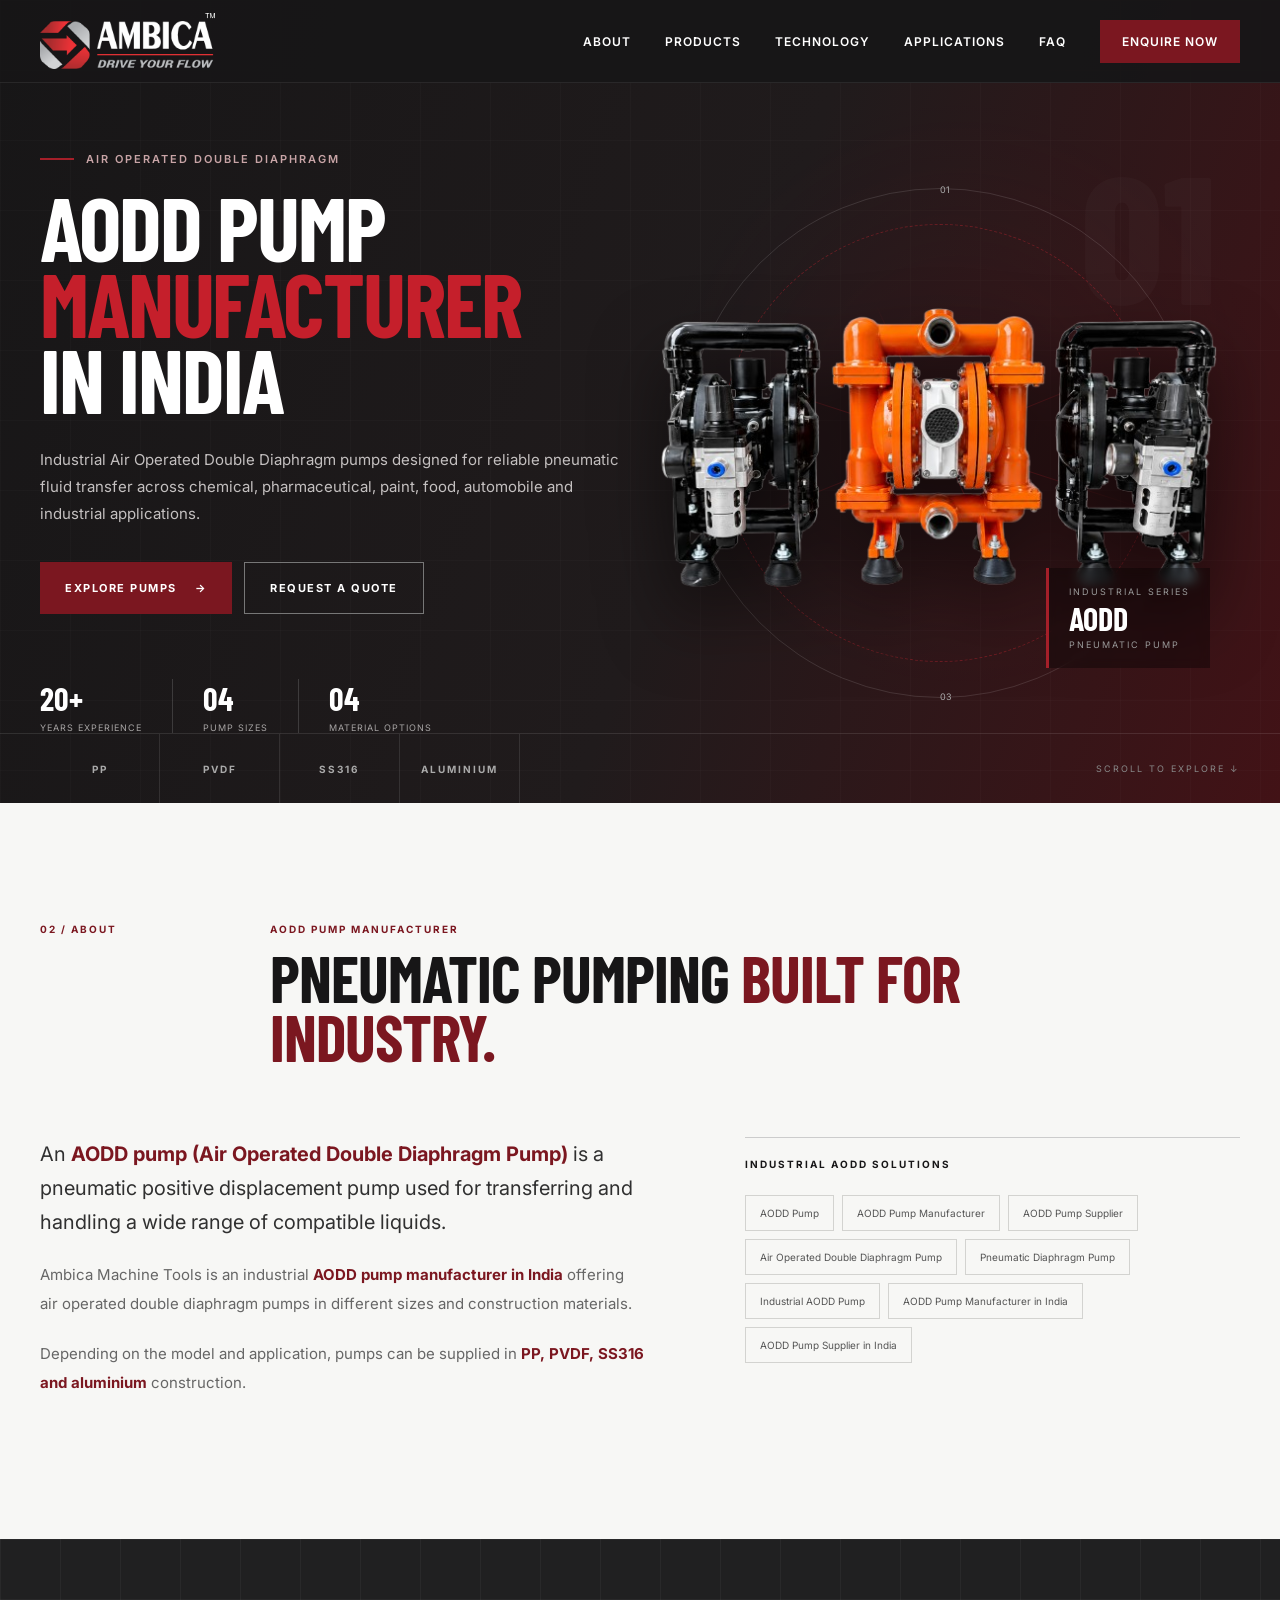
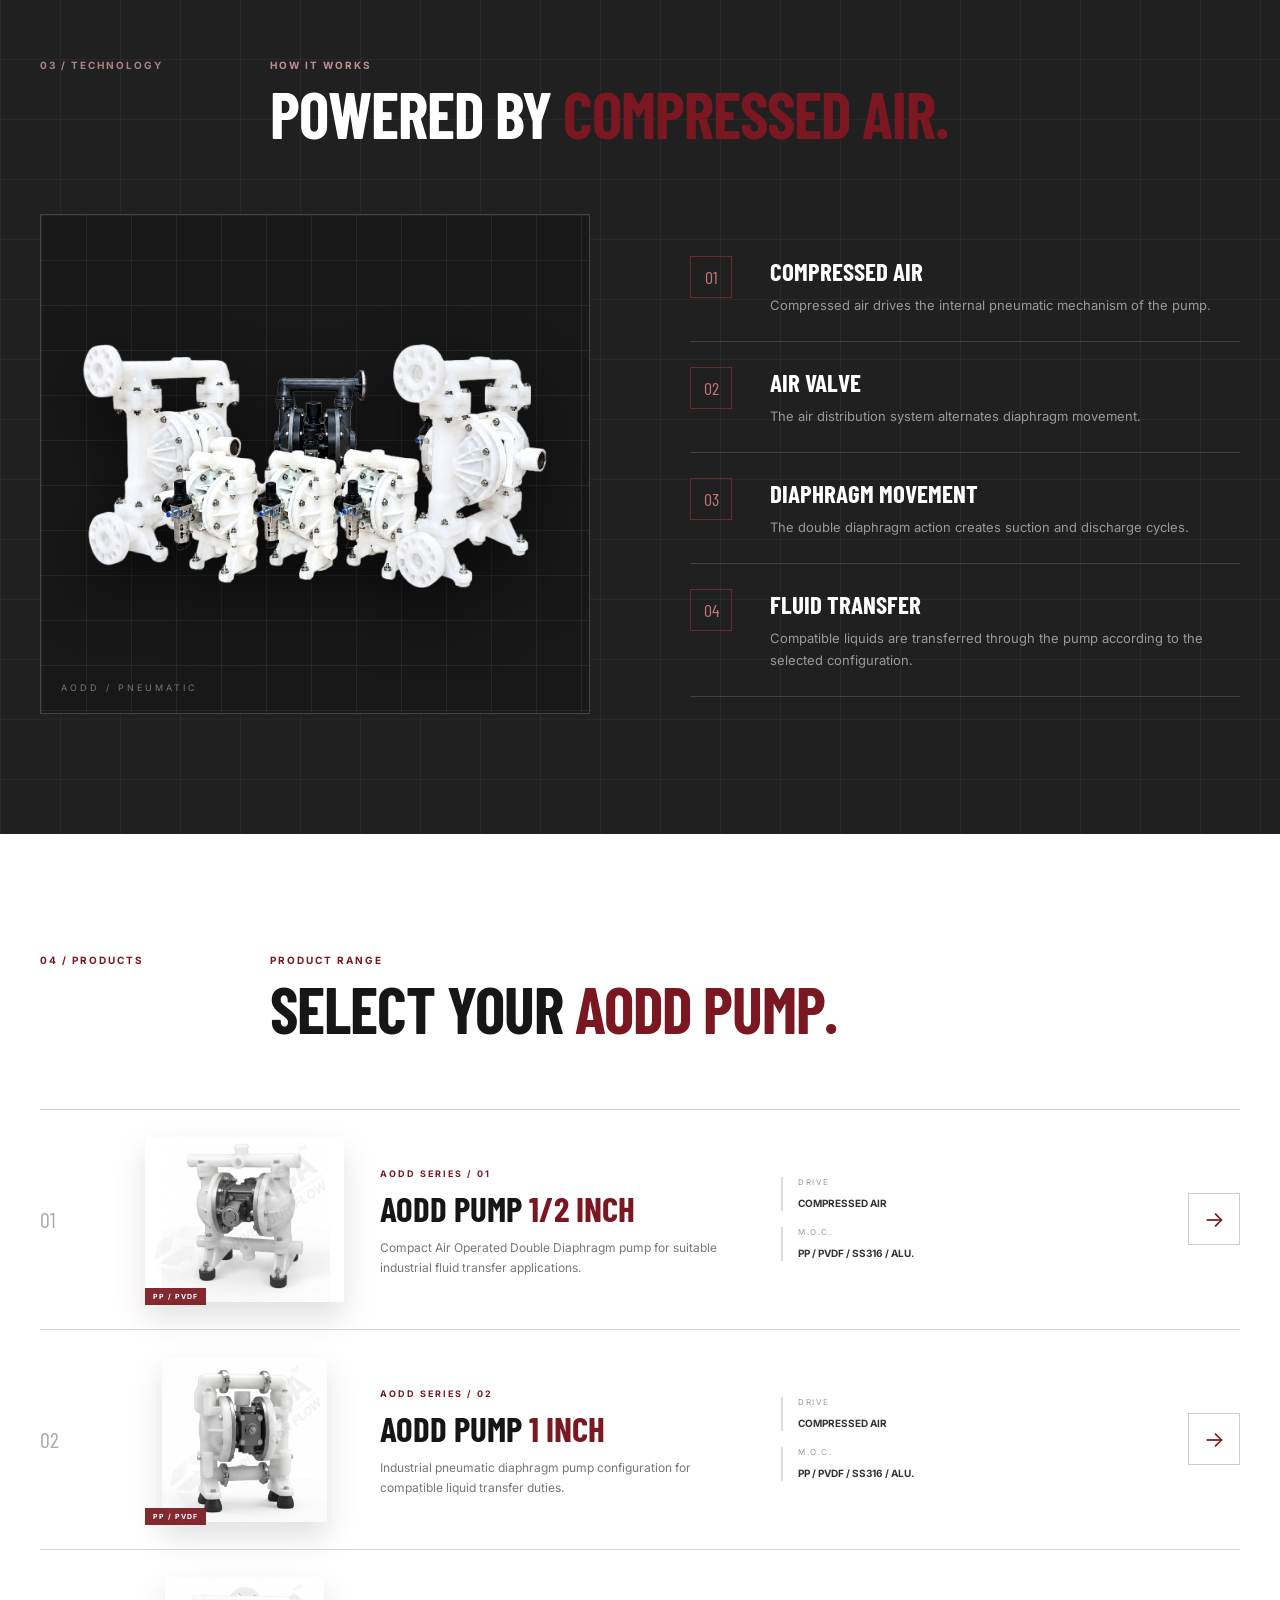
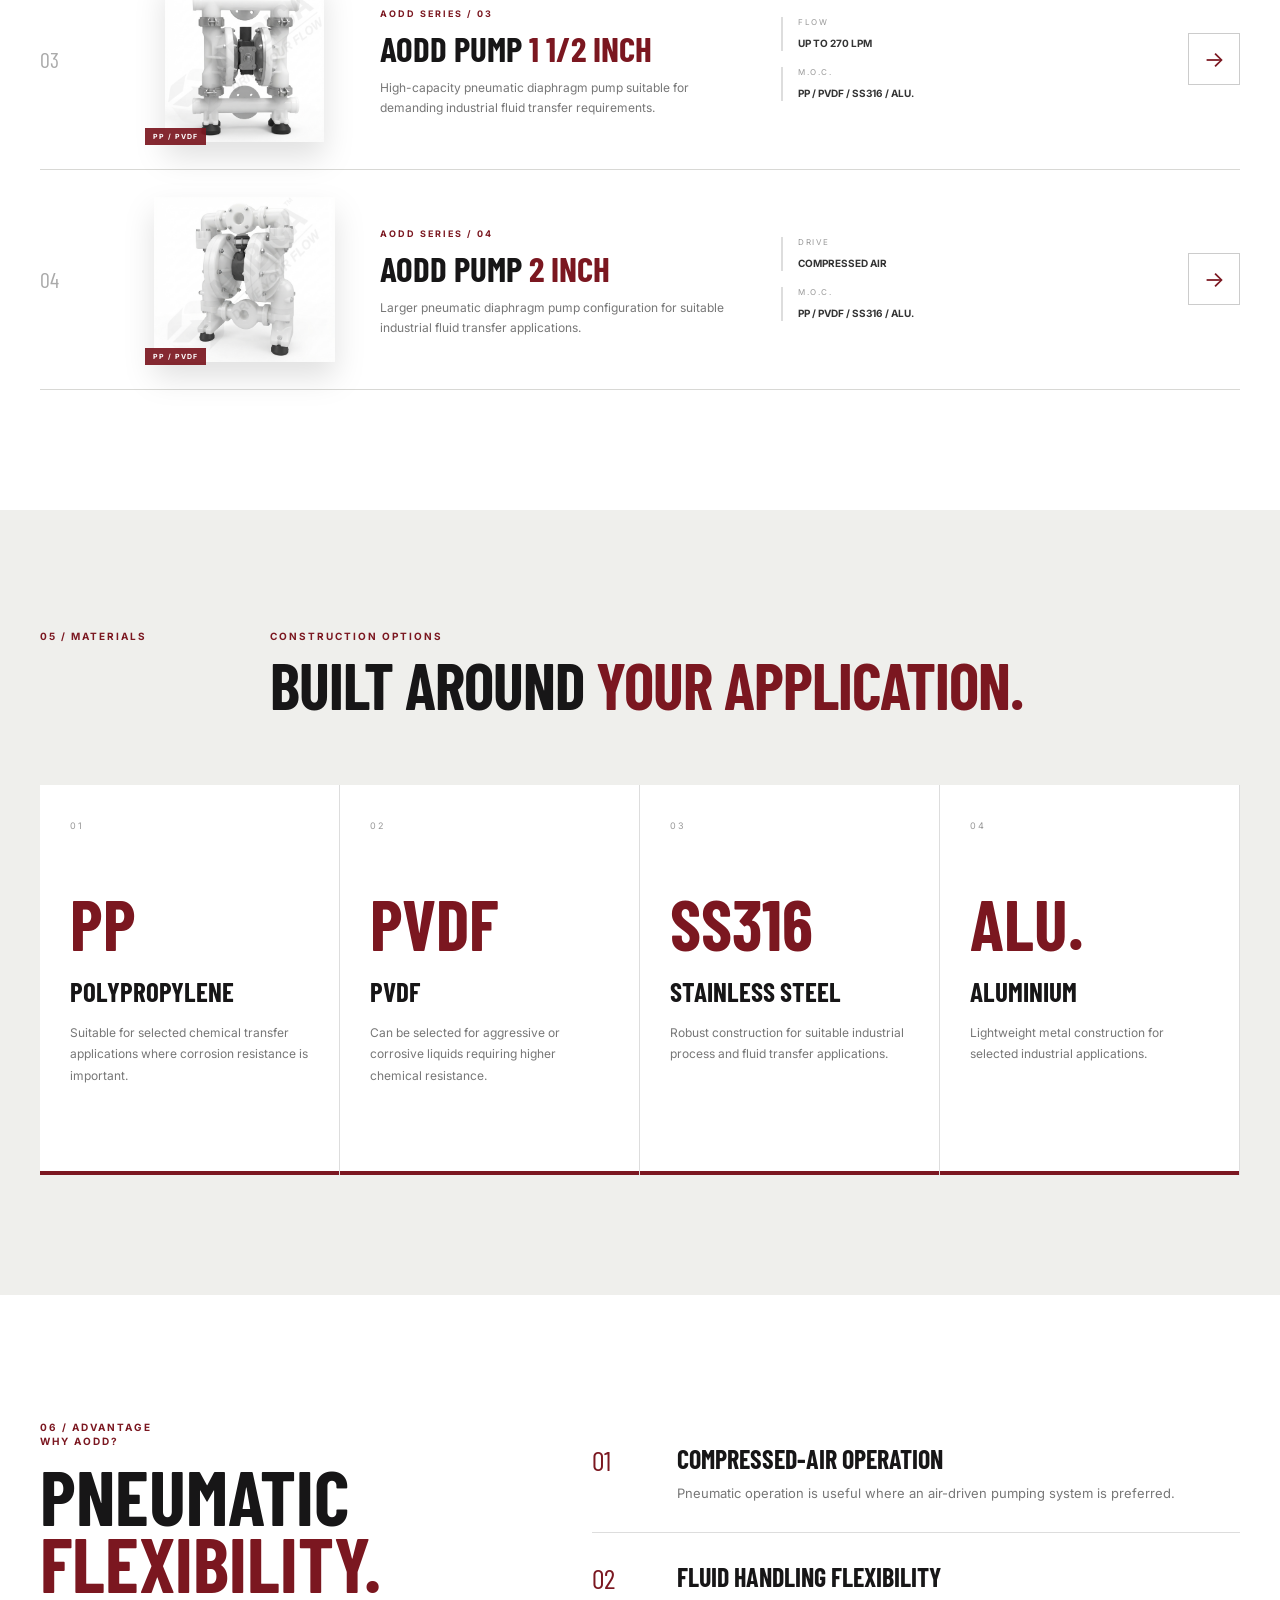
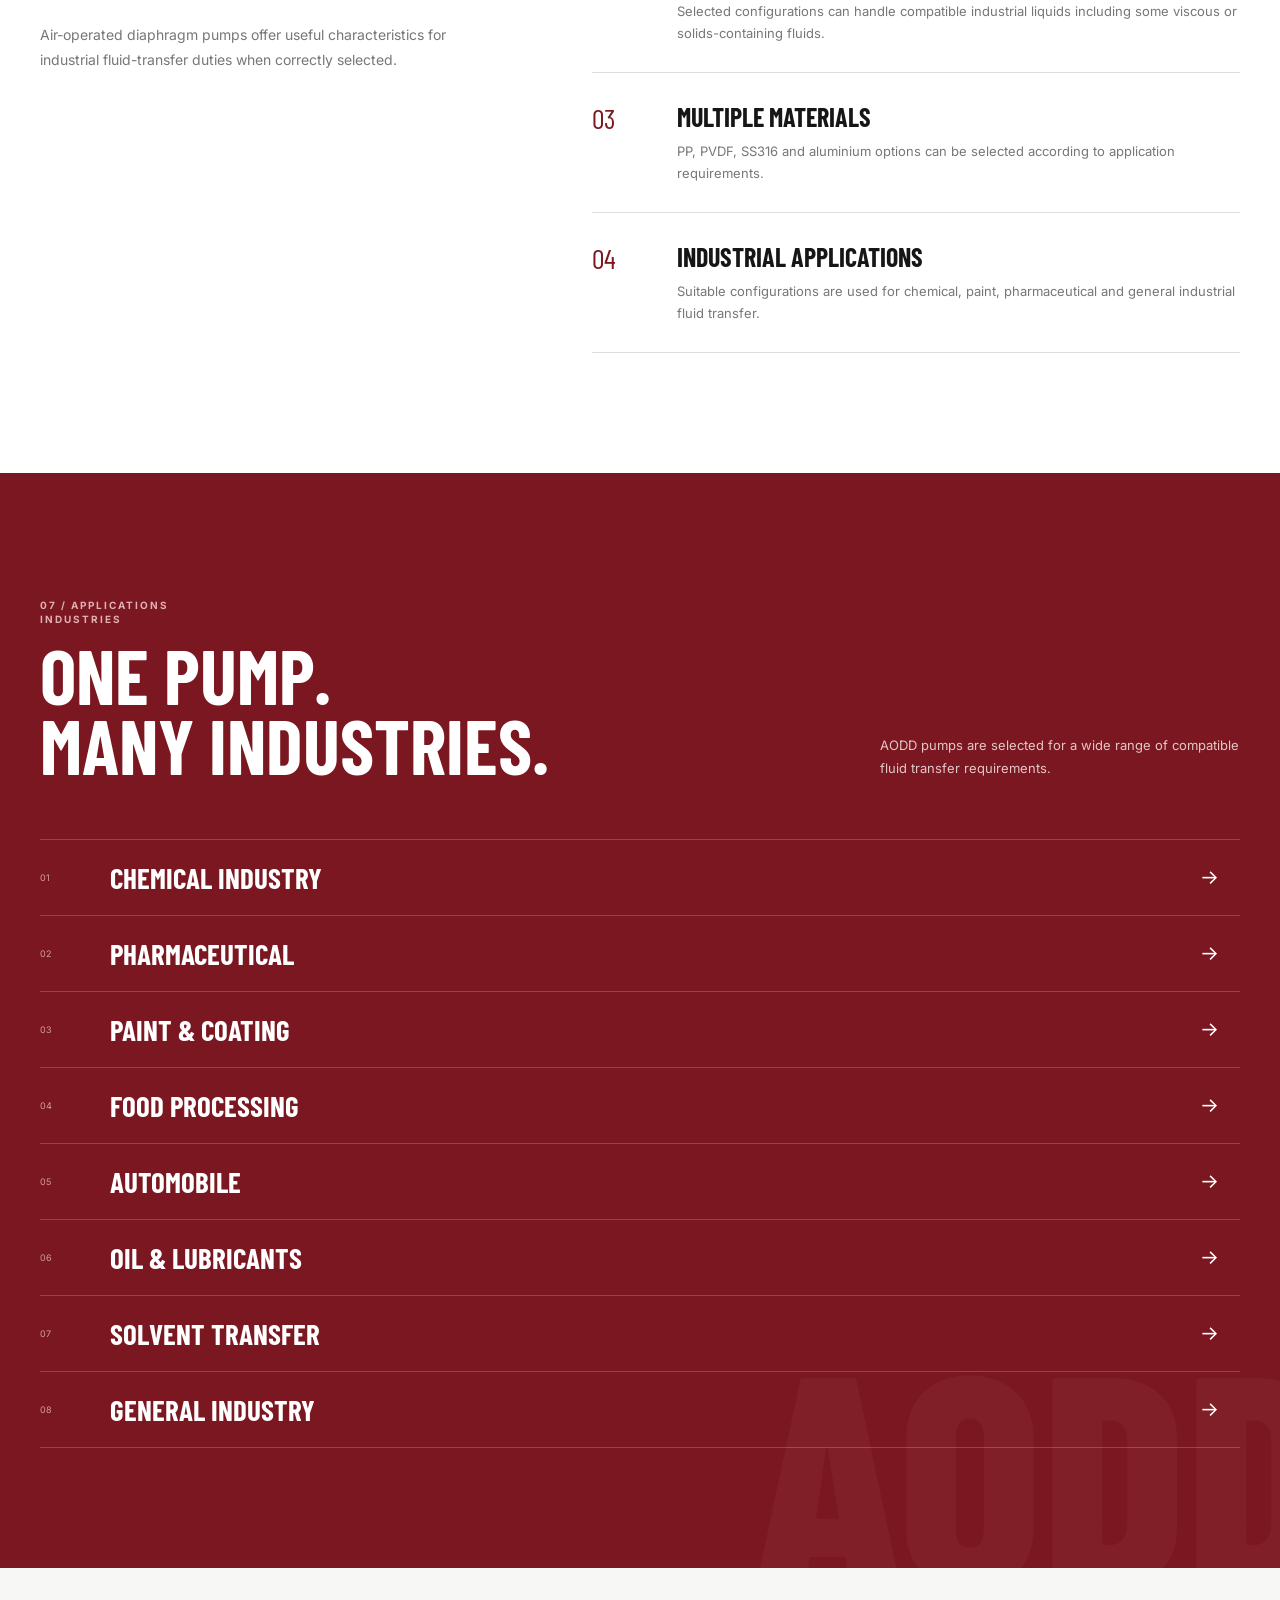
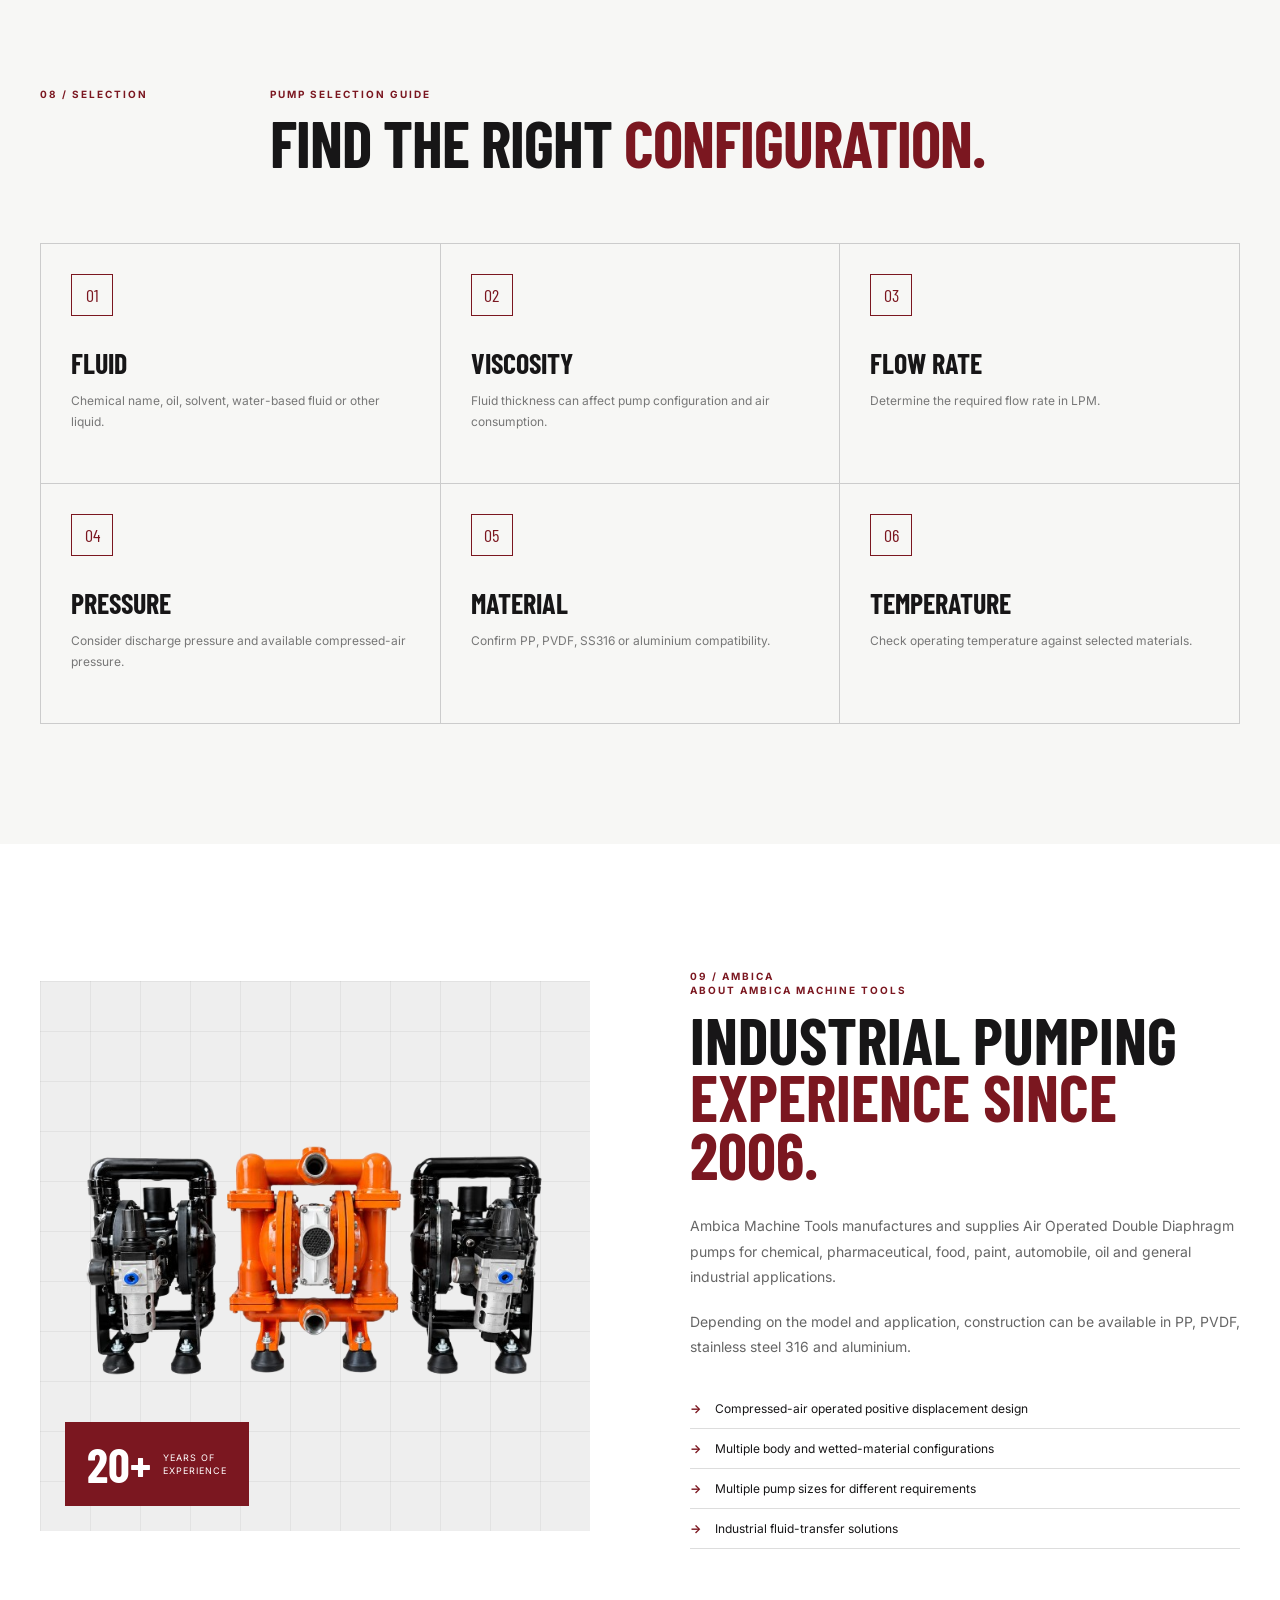
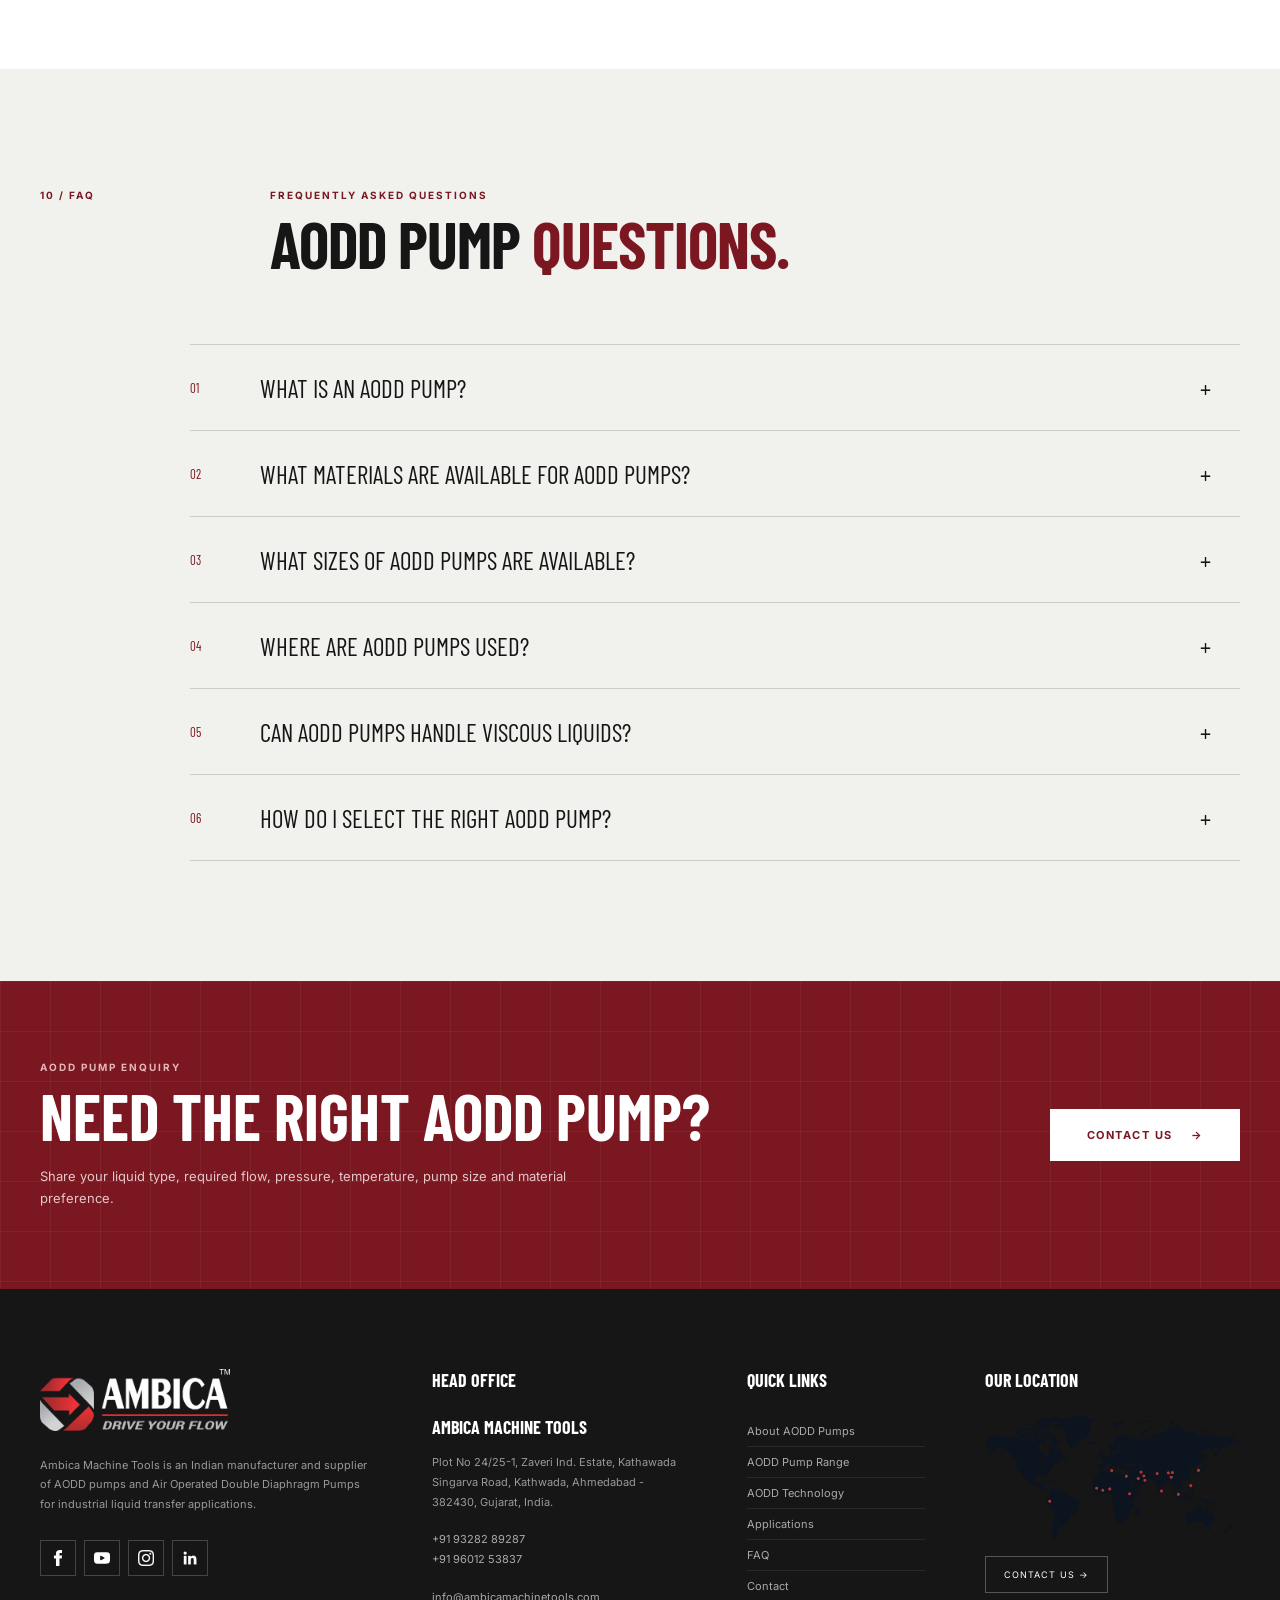
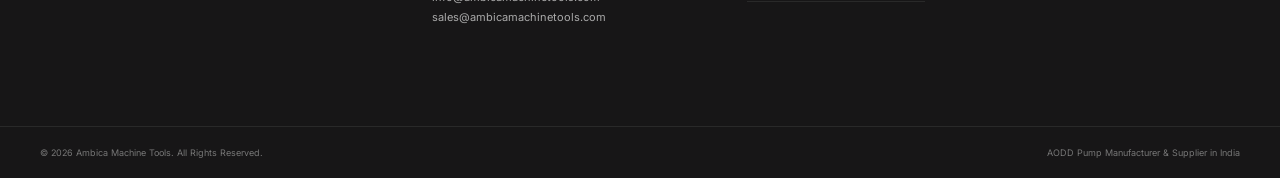
==== commit f9692095: "change all setup AODD PUMP" ====
--- a/index.html
+++ b/index.html
@@ -620,11 +620,9 @@
      PRODUCTS
 ===================================================== -->
 
-<section class="products sec"
-         id="products">
+<section class="products sec" id="products">
 
     <div class="container">
-
 
         <div class="section-heading reveal">
 
@@ -651,7 +649,9 @@
         <div class="product-list">
 
 
-            <!-- 1/2 INCH -->
+            <!-- =================================================
+                 1/2 INCH
+            ================================================== -->
 
             <article class="product-row reveal">
 
@@ -660,11 +660,50 @@
                 </div>
 
 
+                <!-- FLIP PRODUCT IMAGE -->
+
                 <div class="product-image">
 
-                    <img src="images/aodd-products/aodd-pump-half-inch-plastic.png"
-                         alt="1/2 Inch Plastic Body AODD Pump"
-                         loading="lazy">
+                    <div class="product-flip">
+
+                        <div class="product-flip-inner">
+
+
+                            <!-- FRONT -->
+
+                            <div class="product-face product-front">
+
+                                <img
+                                    src="images/aodd-products/aodd-pump-half-inch-plastic.png"
+                                    alt="1/2 Inch Plastic Body AODD Pump"
+                                    loading="lazy">
+
+                                <span class="image-type">
+                                    PP / PVDF
+                                </span>
+
+                            </div>
+
+
+                            <!-- BACK -->
+
+                            <div class="product-face product-back">
+
+                                <img
+                                    src="images/aodd-products/aodd-pump-half-inch-steel.png"
+                                    alt="1/2 Inch Stainless Steel AODD Pump"
+                                    loading="lazy">
+
+                                <span class="image-type">
+                                    SS316 / ALU.
+                                </span>
+
+                            </div>
+
+
+                        </div>
+
+                    </div>
 
                 </div>
 
@@ -704,18 +743,25 @@
                 </div>
 
 
-                <a href="https://www.industrialpumpandvalve.com/aodd-pump-half-inch.html"
-                   class="product-arrow">
-
-                    →
-
-                </a>
+                <div class="product-actions">
+
+                    <a
+                        href="https://www.industrialpumpandvalve.com/aodd-pump-half-inch.html"
+                        class="product-arrow">
+
+                        →
+
+                    </a>
+
+                </div>
 
             </article>
 
 
 
-            <!-- 1 INCH -->
+            <!-- =================================================
+                 1 INCH
+            ================================================== -->
 
             <article class="product-row reveal">
 
@@ -726,9 +772,42 @@
 
                 <div class="product-image">
 
-                    <img src="images/aodd-products/aodd-pump-one-inch-plastic.png"
-                         alt="1 Inch Plastic Body AODD Pump"
-                         loading="lazy">
+                    <div class="product-flip">
+
+                        <div class="product-flip-inner">
+
+
+                            <div class="product-face product-front">
+
+                                <img
+                                    src="images/aodd-products/aodd-pump-one-inch-plastic.png"
+                                    alt="1 Inch Plastic Body AODD Pump"
+                                    loading="lazy">
+
+                                <span class="image-type">
+                                    PP / PVDF
+                                </span>
+
+                            </div>
+
+
+                            <div class="product-face product-back">
+
+                                <img
+                                    src="images/aodd-products/aodd-pump-one-inch-steel.png"
+                                    alt="1 Inch Stainless Steel AODD Pump"
+                                    loading="lazy">
+
+                                <span class="image-type">
+                                    SS316 / ALU.
+                                </span>
+
+                            </div>
+
+
+                        </div>
+
+                    </div>
 
                 </div>
 
@@ -768,20 +847,27 @@
                 </div>
 
 
-                <a href="https://www.industrialpumpandvalve.com/aodd-pump-one-inch.html"
-                   class="product-arrow">
-
-                    →
-
-                </a>
+                <div class="product-actions">
+
+                    <a
+                        href="https://www.industrialpumpandvalve.com/aodd-pump-one-inch.html"
+                        class="product-arrow">
+
+                        →
+
+                    </a>
+
+                </div>
 
             </article>
 
 
 
-            <!-- 1.5 INCH -->
-
-            <article class="product-row featured reveal">
+            <!-- =================================================
+                 1 1/2 INCH
+            ================================================== -->
+
+            <article class="product-row reveal">
 
                 <div class="product-index">
                     03
@@ -790,9 +876,42 @@
 
                 <div class="product-image">
 
-                    <img src="images/aodd-products/aodd-pump-one-half-inch-plastic.png"
-                         alt="1 1/2 Inch Plastic Body AODD Pump"
-                         loading="lazy">
+                    <div class="product-flip">
+
+                        <div class="product-flip-inner">
+
+
+                            <div class="product-face product-front">
+
+                                <img
+                                    src="images/aodd-products/aodd-pump-one-half-inch-plastic.png"
+                                    alt="1 1/2 Inch Plastic Body AODD Pump"
+                                    loading="lazy">
+
+                                <span class="image-type">
+                                    PP / PVDF
+                                </span>
+
+                            </div>
+
+
+                            <div class="product-face product-back">
+
+                                <img
+                                    src="images/aodd-products/aodd-pump-one-half-inch-steel.png"
+                                    alt="1 1/2 Inch Stainless Steel AODD Pump"
+                                    loading="lazy">
+
+                                <span class="image-type">
+                                    SS316 / ALU.
+                                </span>
+
+                            </div>
+
+
+                        </div>
+
+                    </div>
 
                 </div>
 
@@ -832,18 +951,25 @@
                 </div>
 
 
-                <a href="https://www.industrialpumpandvalve.com/aodd-pump-one-half-inch.html"
-                   class="product-arrow">
-
-                    →
-
-                </a>
+                <div class="product-actions">
+
+                    <a
+                        href="https://www.industrialpumpandvalve.com/aodd-pump-one-half-inch.html"
+                        class="product-arrow">
+
+                        →
+
+                    </a>
+
+                </div>
 
             </article>
 
 
 
-            <!-- 2 INCH -->
+            <!-- =================================================
+                 2 INCH
+            ================================================== -->
 
             <article class="product-row reveal">
 
@@ -854,9 +980,42 @@
 
                 <div class="product-image">
 
-                    <img src="images/aodd-products/aodd-pump-two-inch-plastic.png"
-                         alt="2 Inch Plastic Body AODD Pump"
-                         loading="lazy">
+                    <div class="product-flip">
+
+                        <div class="product-flip-inner">
+
+
+                            <div class="product-face product-front">
+
+                                <img
+                                    src="images/aodd-products/aodd-pump-two-inch-plastic.png"
+                                    alt="2 Inch Plastic Body AODD Pump"
+                                    loading="lazy">
+
+                                <span class="image-type">
+                                    PP / PVDF
+                                </span>
+
+                            </div>
+
+
+                            <div class="product-face product-back">
+
+                                <img
+                                    src="images/aodd-products/aodd-pump-two-inch-steel.png"
+                                    alt="2 Inch Stainless Steel AODD Pump"
+                                    loading="lazy">
+
+                                <span class="image-type">
+                                    SS316 / ALU.
+                                </span>
+
+                            </div>
+
+
+                        </div>
+
+                    </div>
 
                 </div>
 
@@ -896,12 +1055,17 @@
                 </div>
 
 
-                <a href="https://www.industrialpumpandvalve.com/aodd-pump-two-inch.html"
-                   class="product-arrow">
-
-                    →
-
-                </a>
+                <div class="product-actions">
+
+                    <a
+                        href="https://www.industrialpumpandvalve.com/aodd-pump-two-inch.html"
+                        class="product-arrow">
+
+                        →
+
+                    </a>
+
+                </div>
 
             </article>
 
--- a/css/style.css
+++ b/css/style.css
@@ -1492,10 +1492,8 @@
 
 .product-row:hover {
 
-    background:
-        #f6f5f3;
-
-    padding-left: 15px;
+    background: #f3eaea;
+    border-left: 4px solid var(--maroon);
 
 }
 
@@ -1524,31 +1522,6 @@
 
 }
 
-
-.product-image {
-
-    height: 180px;
-
-    display: flex;
-
-    align-items: center;
-
-    justify-content: center;
-
-}
-
-
-.product-image img {
-
-    height: 165px;
-
-    width: 100%;
-
-    object-fit: contain;
-
-}
-
-
 .product-info > span {
 
     font-size: 9px;
@@ -1638,45 +1611,6 @@
     font-size: 10px;
 
     color: #333;
-
-}
-
-
-.product-arrow {
-
-    width: 52px;
-
-    height: 52px;
-
-    border:
-        1px solid
-        #ccc;
-
-    display: flex;
-
-    align-items: center;
-
-    justify-content: center;
-
-    color:
-        var(--maroon);
-
-    font-size: 22px;
-
-    transition: .3s;
-
-}
-
-
-.product-arrow:hover {
-
-    background:
-        var(--maroon);
-
-    color: white;
-
-    border-color:
-        var(--maroon);
 
 }
 
@@ -3251,17 +3185,6 @@
     }
 
 
-    .product-arrow {
-
-        grid-column: 3;
-
-        grid-row: 1;
-
-        justify-self: end;
-
-    }
-
-
     .material-grid {
 
         grid-template-columns:
@@ -3553,20 +3476,6 @@
     }
 
 
-    .product-arrow {
-
-        grid-column:
-            1 / -1;
-
-        grid-row:
-            auto;
-
-        justify-self:
-            start;
-
-    }
-
-
     .material-grid {
 
         grid-template-columns:
@@ -3684,4 +3593,1390 @@
 
     }
 
+}
+/* =====================================================
+   PRODUCT FLIP SYSTEM
+===================================================== */
+
+.product-image {
+
+    height: 180px;
+
+    width: 210px;
+
+    display: flex;
+
+    align-items: center;
+
+    justify-content: center;
+
+    perspective: 1000px;
+
+    position: relative;
+
+}
+
+
+.product-flip {
+
+    width: 100%;
+
+    height: 175px;
+
+    perspective: 1000px;
+
+}
+
+
+.product-flip-inner {
+
+    width: 100%;
+
+    height: 100%;
+
+    position: relative;
+
+    transform-style: preserve-3d;
+
+    transition:
+        transform .7s
+        cubic-bezier(.2,.7,.2,1);
+
+}
+
+
+/* ACTIVE FLIP */
+
+.product-flip.flipped
+.product-flip-inner {
+
+    transform:
+        rotateY(180deg);
+
+}
+
+
+/* FRONT + BACK */
+
+.product-face {
+
+    position: absolute;
+
+    inset: 0;
+
+    width: 100%;
+
+    height: 100%;
+
+    display: flex;
+
+    align-items: center;
+
+    justify-content: center;
+
+    backface-visibility: hidden;
+
+    -webkit-backface-visibility: hidden;
+
+}
+
+
+.product-face img {
+
+    width: 100%;
+
+    height: 165px;
+
+    object-fit: contain;
+
+    filter:
+        drop-shadow(
+            0 15px 15px
+            rgba(0,0,0,.12)
+        );
+
+}
+
+
+/* BACK */
+
+.product-back {
+
+    transform:
+        rotateY(180deg);
+
+}
+
+
+/* PRODUCT IMAGE LABEL */
+
+.image-type {
+
+    position: absolute;
+
+    left: 5px;
+
+    bottom: 2px;
+
+    padding:
+        5px 8px;
+
+    background:
+        rgba(123,23,32,.92);
+
+    color: #fff;
+
+    font-size: 7px;
+
+    font-weight: 700;
+
+    letter-spacing: 1px;
+
+    line-height: 1;
+
+}
+
+
+/* =====================================================
+   PRODUCT ACTIONS
+===================================================== */
+
+.product-actions {
+
+    display: flex;
+
+    align-items: center;
+
+    justify-content: flex-end;
+
+    gap: 10px;
+
+}
+
+
+/* FLIP BUTTON */
+
+.flip-btn {
+
+    min-height: 44px;
+
+    padding:
+        0 13px;
+
+    border:
+        1px solid #ccc;
+
+    background:
+        #fff;
+
+    color:
+        var(--maroon);
+
+    cursor: pointer;
+
+    font-size: 8px;
+
+    font-weight: 700;
+
+    letter-spacing: 1px;
+
+    display: inline-flex;
+
+    align-items: center;
+
+    justify-content: center;
+
+    gap: 7px;
+
+    white-space: nowrap;
+
+    transition:
+        background .3s,
+        color .3s,
+        border-color .3s,
+        transform .3s;
+
+}
+
+
+.flip-btn span {
+
+    font-size: 15px;
+
+    line-height: 1;
+
+}
+
+
+.flip-btn:hover {
+
+    background:
+        var(--maroon);
+
+    border-color:
+        var(--maroon);
+
+    color:
+        #fff;
+
+    transform:
+        translateY(-2px);
+
+}
+
+
+/* PRODUCT ARROW */
+
+.product-arrow {
+
+    width: 52px;
+
+    height: 52px;
+
+    flex-shrink: 0;
+
+    border:
+        1px solid #ccc;
+
+    display: flex;
+
+    align-items: center;
+
+    justify-content: center;
+
+    color:
+        var(--maroon);
+
+    font-size: 22px;
+
+    transition:
+        .3s;
+
+}
+
+
+.product-arrow:hover {
+
+    background:
+        var(--maroon);
+
+    color:
+        white;
+
+    border-color:
+        var(--maroon);
+
+}
+
+
+/* =====================================================
+   PRODUCT ROW
+===================================================== */
+
+.product-row {
+
+    min-height: 220px;
+
+    display: grid;
+
+    grid-template-columns:
+        70px
+        210px
+        1.2fr
+        .9fr
+        150px;
+
+    align-items: center;
+
+    gap: 30px;
+
+    border-bottom:
+        1px solid #d8d8d5;
+
+    transition:
+        background .3s,
+        border .3s;
+
+}
+
+
+.product-row:hover {
+
+    background:
+        #f3eaea;
+
+    border-left:
+        4px solid var(--maroon);
+
+}
+
+
+.product-info > span {
+
+    font-size: 9px;
+
+    color:
+        var(--maroon);
+
+    font-weight: 700;
+
+    letter-spacing: 2px;
+
+}
+
+
+.product-info h3 {
+
+    font-size: 35px;
+
+    line-height: 1;
+
+    margin:
+        10px 0 12px;
+
+}
+
+
+.product-info h3 strong {
+
+    color:
+        var(--maroon);
+
+}
+
+
+.product-info p {
+
+    max-width: 480px;
+
+    color: #777;
+
+    font-size: 12px;
+
+    line-height: 1.7;
+
+}
+
+
+.product-spec {
+
+    display: flex;
+
+    flex-direction: column;
+
+    gap: 16px;
+
+}
+
+
+.product-spec div {
+
+    border-left:
+        2px solid #ddd;
+
+    padding-left:
+        15px;
+
+}
+
+
+.product-spec small {
+
+    display: block;
+
+    color: #999;
+
+    font-size: 8px;
+
+    letter-spacing: 1.5px;
+
+    margin-bottom: 4px;
+
+}
+
+
+.product-spec b {
+
+    font-size: 10px;
+
+    color: #333;
+
+}
+
+@media (max-width: 1100px) {
+
+    .container {
+
+        width:
+            calc(100% - 50px);
+
+    }
+
+
+    .hero-inner {
+
+        grid-template-columns:
+            1fr 1fr;
+
+    }
+
+
+    .hero h1 {
+
+        font-size:
+            70px;
+
+    }
+
+
+    .hero-pump {
+
+        width:
+            450px;
+
+    }
+
+
+    .technical-circle {
+
+        width:
+            400px;
+
+        height:
+            400px;
+
+    }
+
+
+    /* PRODUCT */
+
+    .product-row {
+
+        grid-template-columns:
+            45px
+            175px
+            1fr
+            145px
+            125px;
+
+        gap:
+            18px;
+
+    }
+
+
+    .product-image {
+
+        width:
+            175px;
+
+    }
+
+
+    .product-flip {
+
+        height:
+            165px;
+
+    }
+
+
+    .product-face img {
+
+        height:
+            155px;
+
+    }
+
+
+    .product-info h3 {
+
+        font-size:
+            30px;
+
+    }
+
+
+    .product-actions {
+
+        gap:
+            7px;
+
+    }
+
+
+    .flip-btn {
+
+        padding:
+            0 9px;
+
+        font-size:
+            7px;
+
+    }
+
+
+    .product-arrow {
+
+        width:
+            45px;
+
+        height:
+            45px;
+
+    }
+
+
+    .footer-grid {
+
+        grid-template-columns:
+            1fr 1fr;
+
+    }
+
+}
+
+@media (max-width: 850px) {
+
+    .menu-toggle {
+
+        display: block;
+
+    }
+
+
+    .nav-links {
+
+        position: fixed;
+
+        top: 82px;
+
+        left: 0;
+
+        width: 100%;
+
+        background:
+            #171617;
+
+        display: none;
+
+        flex-direction: column;
+
+        align-items: stretch;
+
+        padding: 20px;
+
+        gap: 0;
+
+        border-top:
+            1px solid #333;
+
+    }
+
+
+    .nav-links.active {
+
+        display: flex;
+
+    }
+
+
+    .nav-links a {
+
+        padding:
+            15px;
+
+        border-bottom:
+            1px solid #333;
+
+    }
+
+
+    .nav-links .nav-btn {
+
+        text-align:
+            center;
+
+        margin-top:
+            10px;
+
+    }
+
+
+    .hero {
+
+        min-height:
+            auto;
+
+    }
+
+
+    .hero-inner {
+
+        grid-template-columns:
+            1fr;
+
+        padding-top:
+            60px;
+
+        padding-bottom:
+            120px;
+
+    }
+
+
+    .hero-content {
+
+        padding:
+            50px 0 20px;
+
+    }
+
+
+    .hero h1 {
+
+        font-size:
+            clamp(55px, 13vw, 90px);
+
+    }
+
+
+    .hero-product {
+
+        min-height:
+            450px;
+
+    }
+
+
+    .hero-pump {
+
+        width:
+            80%;
+
+    }
+
+
+    .technical-circle {
+
+        width:
+            350px;
+
+        height:
+            350px;
+
+    }
+
+
+    .hero-bottom {
+
+        grid-template-columns:
+            repeat(4, 1fr);
+
+        padding-left:
+            0;
+
+    }
+
+
+    .hero-scroll {
+
+        display:
+            none;
+
+    }
+
+
+    .section-heading {
+
+        grid-template-columns:
+            1fr;
+
+        gap:
+            15px;
+
+        margin-bottom:
+            45px;
+
+    }
+
+
+    .intro-grid,
+    .technology-layout,
+    .why-grid,
+    .about-grid {
+
+        grid-template-columns:
+            1fr;
+
+        gap:
+            50px;
+
+    }
+
+
+    /* ================================================
+       PRODUCT TABLET
+    ================================================ */
+
+    .product-row {
+
+        grid-template-columns:
+            55px
+            180px
+            1fr
+            125px;
+
+        gap:
+            20px;
+
+        padding:
+            25px 0;
+
+    }
+
+
+    .product-image {
+
+        width:
+            180px;
+
+        height:
+            175px;
+
+    }
+
+
+    .product-flip {
+
+        height:
+            170px;
+
+    }
+
+
+    .product-face img {
+
+        height:
+            160px;
+
+    }
+
+
+    .product-spec {
+
+        display:
+            none;
+
+    }
+
+
+    .product-actions {
+
+        grid-column:
+            4;
+
+        grid-row:
+            1;
+
+        flex-direction:
+            column;
+
+        align-items:
+            flex-end;
+
+    }
+
+
+    .product-arrow {
+
+        width:
+            45px;
+
+        height:
+            45px;
+
+    }
+
+
+    .flip-btn {
+
+        min-height:
+            40px;
+
+    }
+
+
+    .material-grid {
+
+        grid-template-columns:
+            repeat(2, 1fr);
+
+    }
+
+
+    .selection-grid {
+
+        grid-template-columns:
+            repeat(2, 1fr);
+
+    }
+
+
+    .application-head {
+
+        display:
+            block;
+
+    }
+
+
+    .application-head > p {
+
+        margin-top:
+            25px;
+
+    }
+
+
+    .cta-inner {
+
+        flex-direction:
+            column;
+
+        align-items:
+            flex-start;
+
+    }
+
+}
+
+@media (max-width: 600px) {
+
+    .container {
+
+        width:
+            calc(100% - 32px);
+
+    }
+
+
+    .nav {
+
+        min-height:
+            70px;
+
+    }
+
+
+    .logo img {
+
+        width:
+            145px;
+
+    }
+
+
+    .nav-links {
+
+        top:
+            70px;
+
+    }
+
+
+    .hero {
+
+        padding-top:
+            70px;
+
+    }
+
+
+    .hero h1 {
+
+        font-size:
+            58px;
+
+    }
+
+
+    .hero-content > p {
+
+        font-size:
+            13px;
+
+    }
+
+
+    .hero-buttons {
+
+        flex-direction:
+            column;
+
+        align-items:
+            stretch;
+
+    }
+
+
+    .hero-meta {
+
+        margin-top:
+            45px;
+
+    }
+
+
+    .hero-meta div {
+
+        padding-right:
+            12px;
+
+        margin-right:
+            12px;
+
+    }
+
+
+    .hero-meta strong {
+
+        font-size:
+            25px;
+
+    }
+
+
+    .hero-meta span {
+
+        font-size:
+            7px;
+
+    }
+
+
+    .hero-product {
+
+        min-height:
+            360px;
+
+    }
+
+
+    .technical-circle {
+
+        width:
+            280px;
+
+        height:
+            280px;
+
+    }
+
+
+    .hero-pump {
+
+        width:
+            95%;
+
+    }
+
+
+    .product-label {
+
+        right:
+            0;
+
+        bottom:
+            20px;
+
+    }
+
+
+    .hero-bottom {
+
+        height:
+            55px;
+
+    }
+
+
+    .hero-bottom > div:not(.hero-scroll) {
+
+        font-size:
+            8px;
+
+    }
+
+
+    .sec {
+
+        padding:
+            75px 0;
+
+    }
+
+
+    .section-heading h2 {
+
+        font-size:
+            50px;
+
+    }
+
+
+    .intro-text .large {
+
+        font-size:
+            17px;
+
+    }
+
+
+    .technology-image {
+
+        min-height:
+            350px;
+
+    }
+
+
+    .tech-step {
+
+        grid-template-columns:
+            50px 1fr;
+
+    }
+
+
+    /* ================================================
+       MOBILE PRODUCT FLIP
+    ================================================ */
+
+    .product-row {
+
+        grid-template-columns:
+            35px 1fr;
+
+        gap:
+            12px;
+
+        padding:
+            30px 0;
+
+    }
+
+
+    .product-index {
+
+        grid-column:
+            1;
+
+        grid-row:
+            1;
+
+        align-self:
+            start;
+
+        padding-top:
+            10px;
+
+    }
+
+
+    .product-image {
+
+        grid-column:
+            2;
+
+        grid-row:
+            1;
+
+        width:
+            100%;
+
+        height:
+            205px;
+
+    }
+
+
+    .product-flip {
+
+        width:
+            100%;
+
+        max-width:
+            300px;
+
+        height:
+            200px;
+
+    }
+
+
+    .product-face img {
+
+        width:
+            100%;
+
+        height:
+            190px;
+
+        object-fit:
+            contain;
+
+    }
+
+
+    .product-info {
+
+        grid-column:
+            1 / -1;
+
+        grid-row:
+            2;
+
+        padding-top:
+            5px;
+
+    }
+
+
+    .product-info h3 {
+
+        font-size:
+            32px;
+
+    }
+
+
+    .product-info p {
+
+        font-size:
+            12px;
+
+    }
+
+
+    .product-actions {
+
+        grid-column:
+            1 / -1;
+
+        grid-row:
+            3;
+
+        display:
+            flex;
+
+        flex-direction:
+            row;
+
+        justify-content:
+            flex-start;
+
+        align-items:
+            center;
+
+        margin-top:
+            5px;
+
+    }
+
+
+    .flip-btn {
+
+        min-height:
+            46px;
+
+        padding:
+            0 15px;
+
+        font-size:
+            8px;
+
+    }
+
+
+    .product-arrow {
+
+        width:
+            46px;
+
+        height:
+            46px;
+
+    }
+
+
+    .image-type {
+
+        left:
+            10px;
+
+        bottom:
+            5px;
+
+    }
+
+
+    .material-grid {
+
+        grid-template-columns:
+            1fr;
+
+    }
+
+
+    .material-card {
+
+        min-height:
+            300px;
+
+    }
+
+
+    .material-card > strong {
+
+        margin-top:
+            30px;
+
+    }
+
+
+    .selection-grid {
+
+        grid-template-columns:
+            1fr;
+
+    }
+
+
+    .selection-step {
+
+        min-height:
+            200px;
+
+    }
+
+
+    .about-image {
+
+        min-height:
+            350px;
+
+    }
+
+
+    .faq-list summary {
+
+        grid-template-columns:
+            40px 1fr 25px;
+
+        font-size:
+            20px;
+
+        min-height:
+            75px;
+
+    }
+
+
+    .faq-list details p {
+
+        padding:
+            0 40px 25px;
+
+    }
+
+
+    .footer-grid {
+
+        grid-template-columns:
+            1fr;
+
+        gap:
+            45px;
+
+    }
+
+
+    .footer-bottom .container {
+
+        flex-direction:
+            column;
+
+    }
+
+}
+
+.product-image {
+    height: 180px;
+    width: 210px;
+    display: flex;
+    align-items: center;
+    justify-content: center;
+    perspective: 1000px;
+    position: relative;
+}
+
+.product-flip {
+    width: 100%;
+    height: 175px;
+    perspective: 1000px;
+    cursor: pointer;
+}
+
+.product-flip-inner {
+    width: 100%;
+    height: 100%;
+    position: relative;
+    transform-style: preserve-3d;
+    transition: transform .7s cubic-bezier(.2,.7,.2,1);
+}
+
+/* Mouse image par jate hi flip */
+.product-flip:hover .product-flip-inner {
+    transform: rotateY(180deg);
+}
+
+.product-face {
+    position: absolute;
+    inset: 0;
+    width: 100%;
+    height: 100%;
+    display: flex;
+    align-items: center;
+    justify-content: center;
+    backface-visibility: hidden;
+    -webkit-backface-visibility: hidden;
+}
+
+.product-face img {
+    width: 100%;
+    height: 165px;
+    object-fit: contain;
+    filter: drop-shadow(0 15px 15px rgba(0,0,0,.12));
+}
+
+.product-front {
+    transform: rotateY(0deg);
+}
+
+.product-back {
+    transform: rotateY(180deg);
+}
+
+.image-type {
+    position: absolute;
+    left: 5px;
+    bottom: 2px;
+    padding: 5px 8px;
+    background: rgba(123,23,32,.92);
+    color: #fff;
+    font-size: 7px;
+    font-weight: 700;
+    letter-spacing: 1px;
+    line-height: 1;
 }
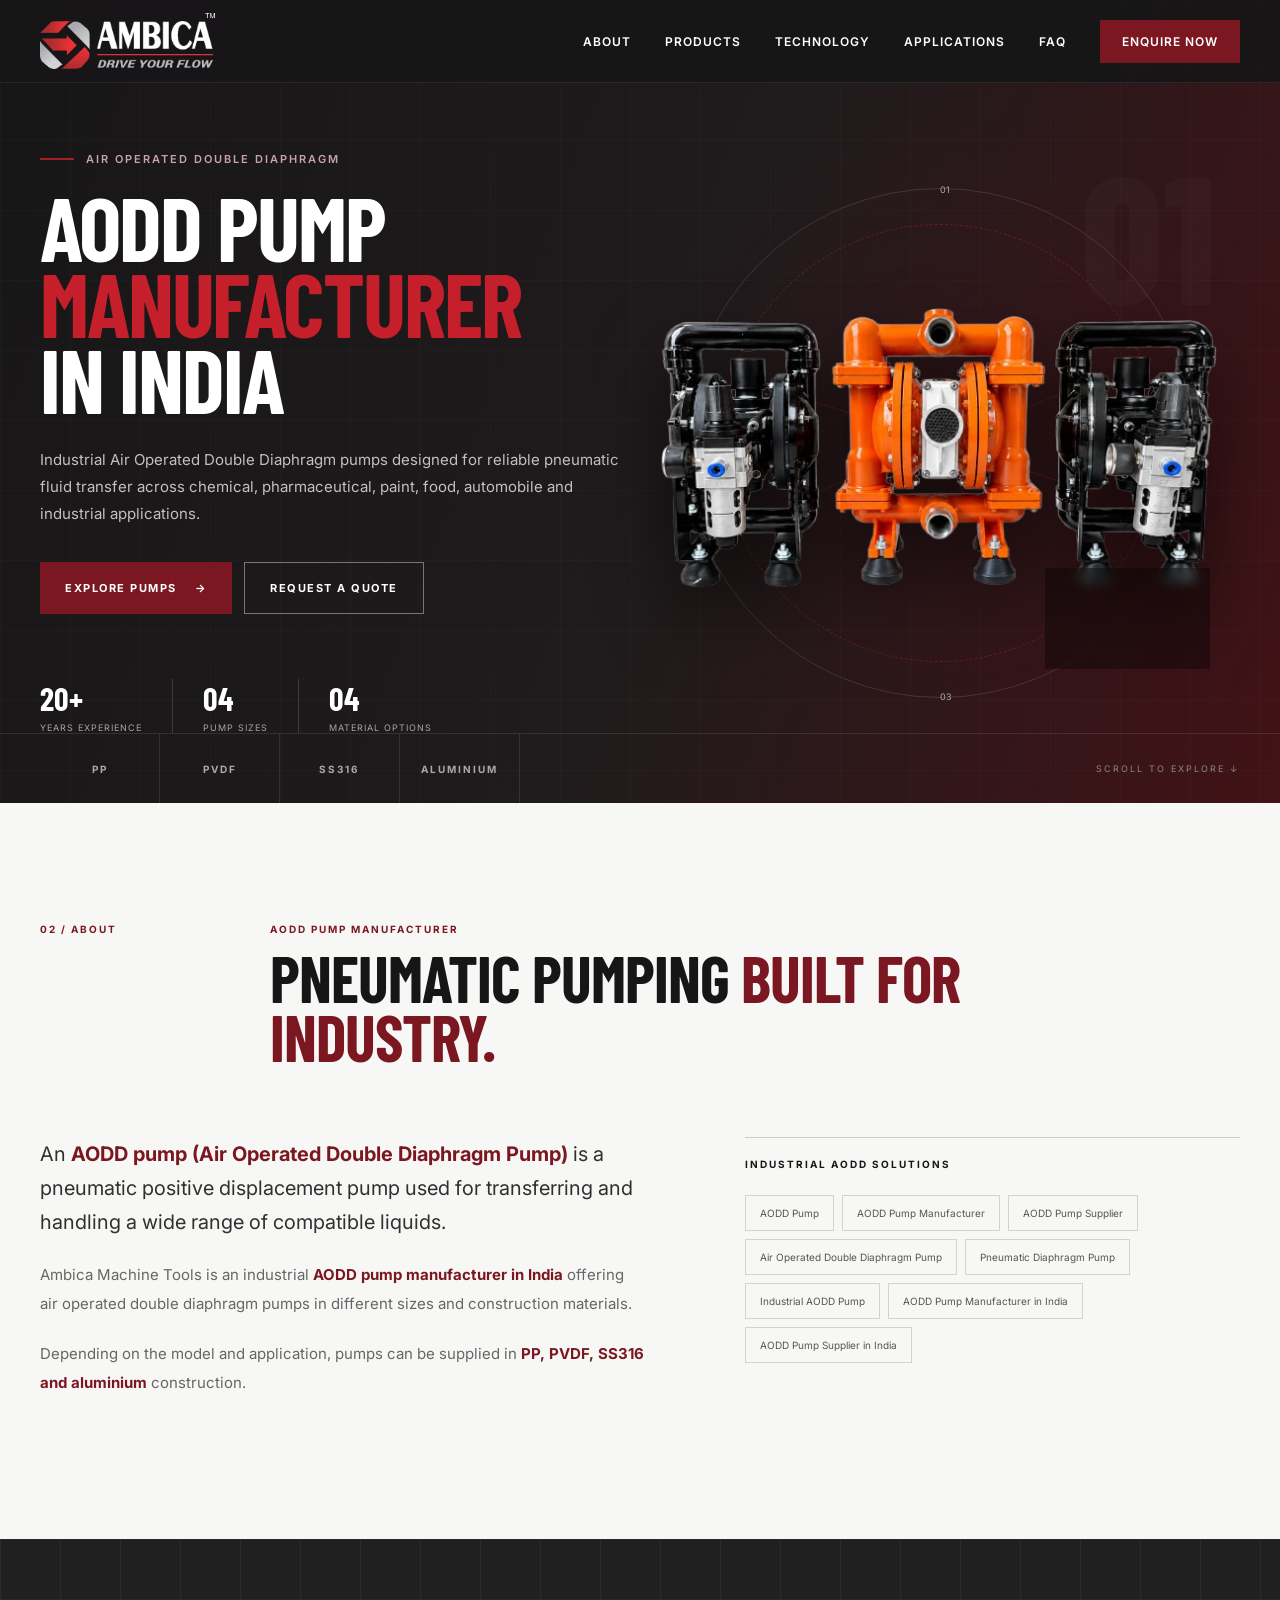
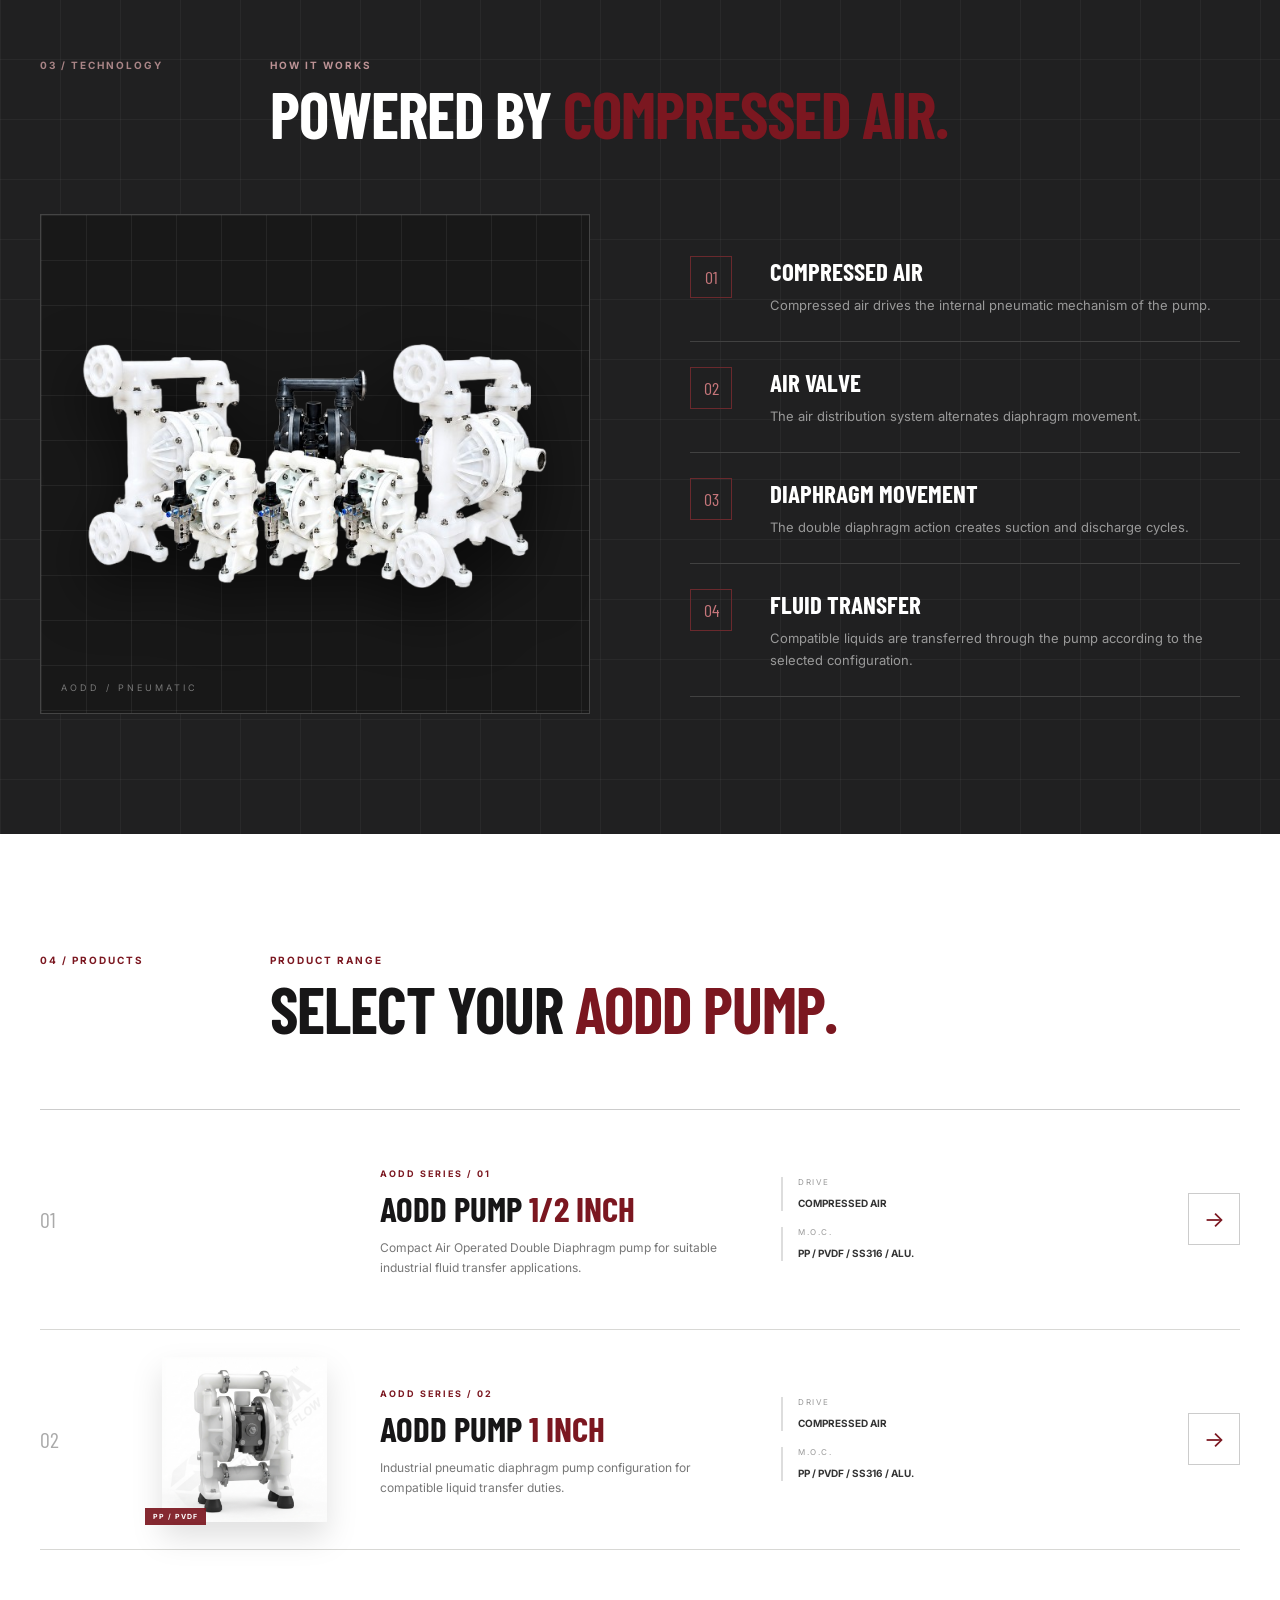
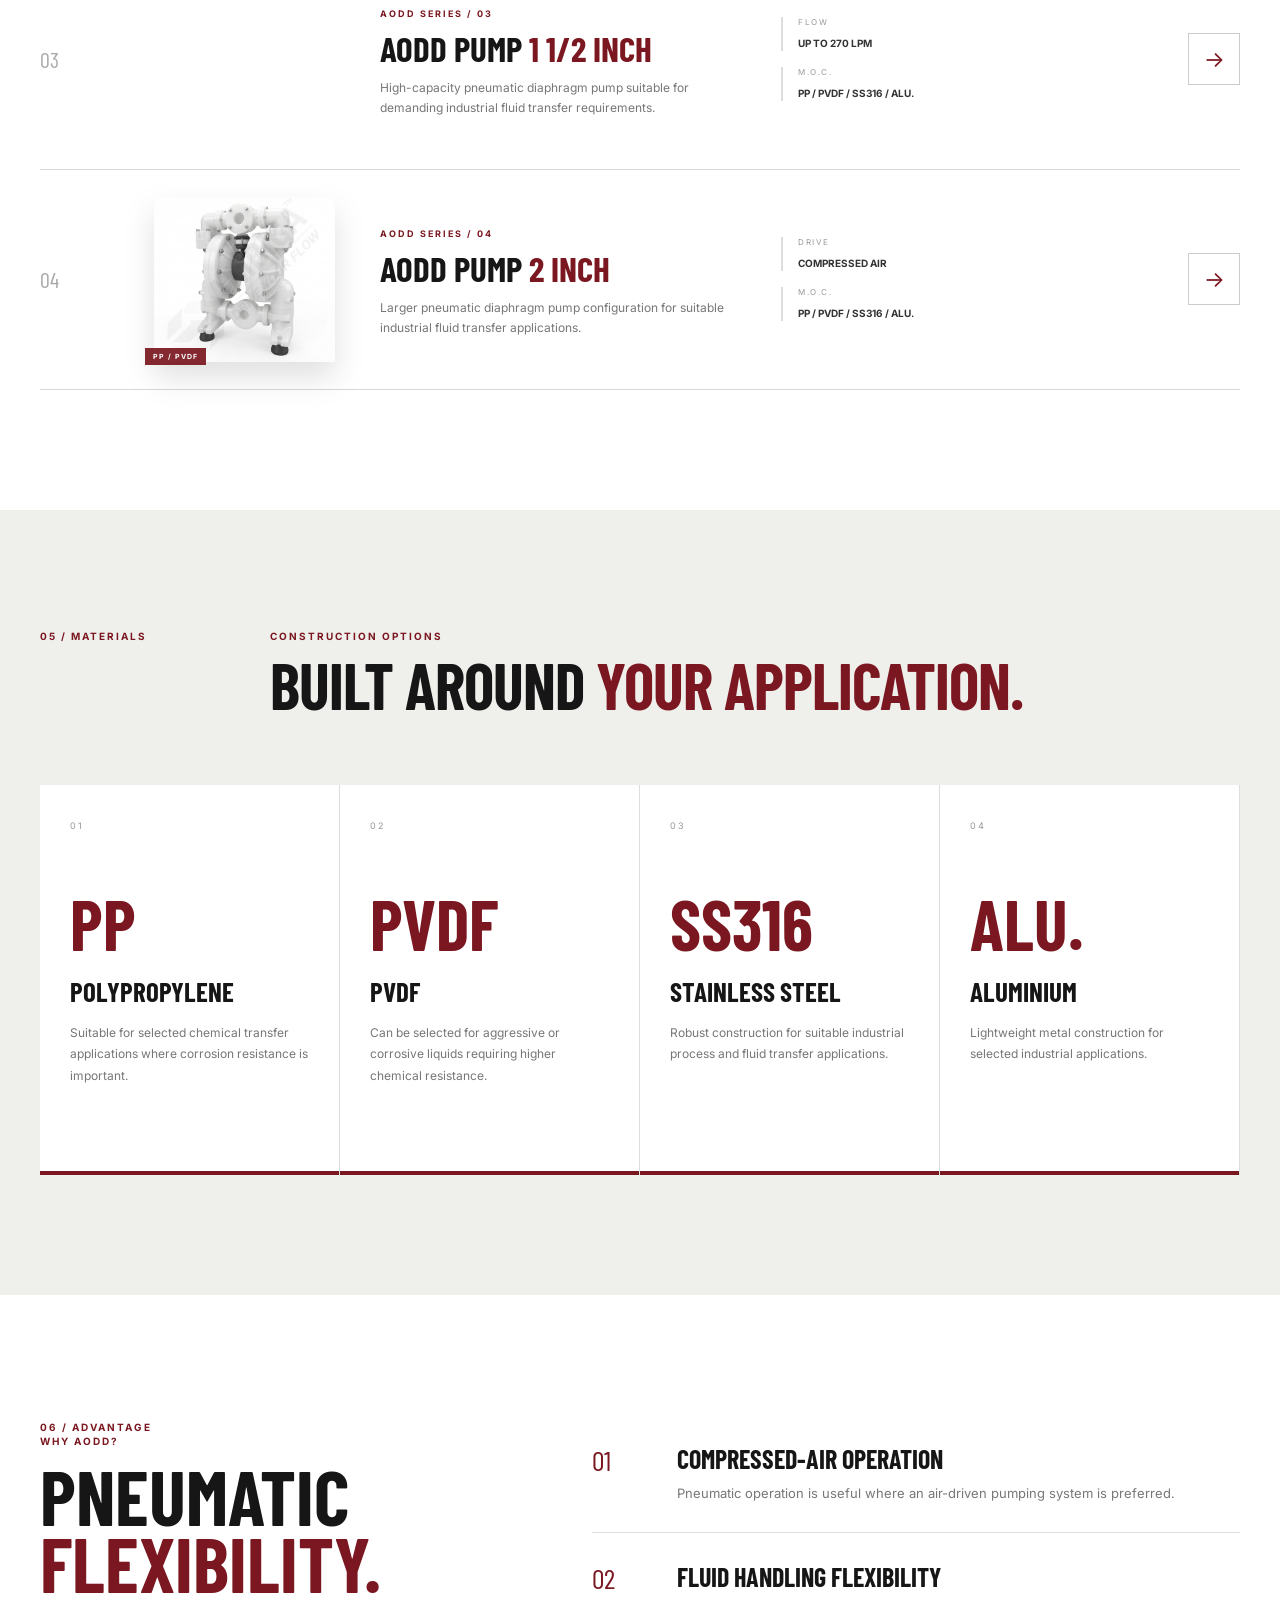
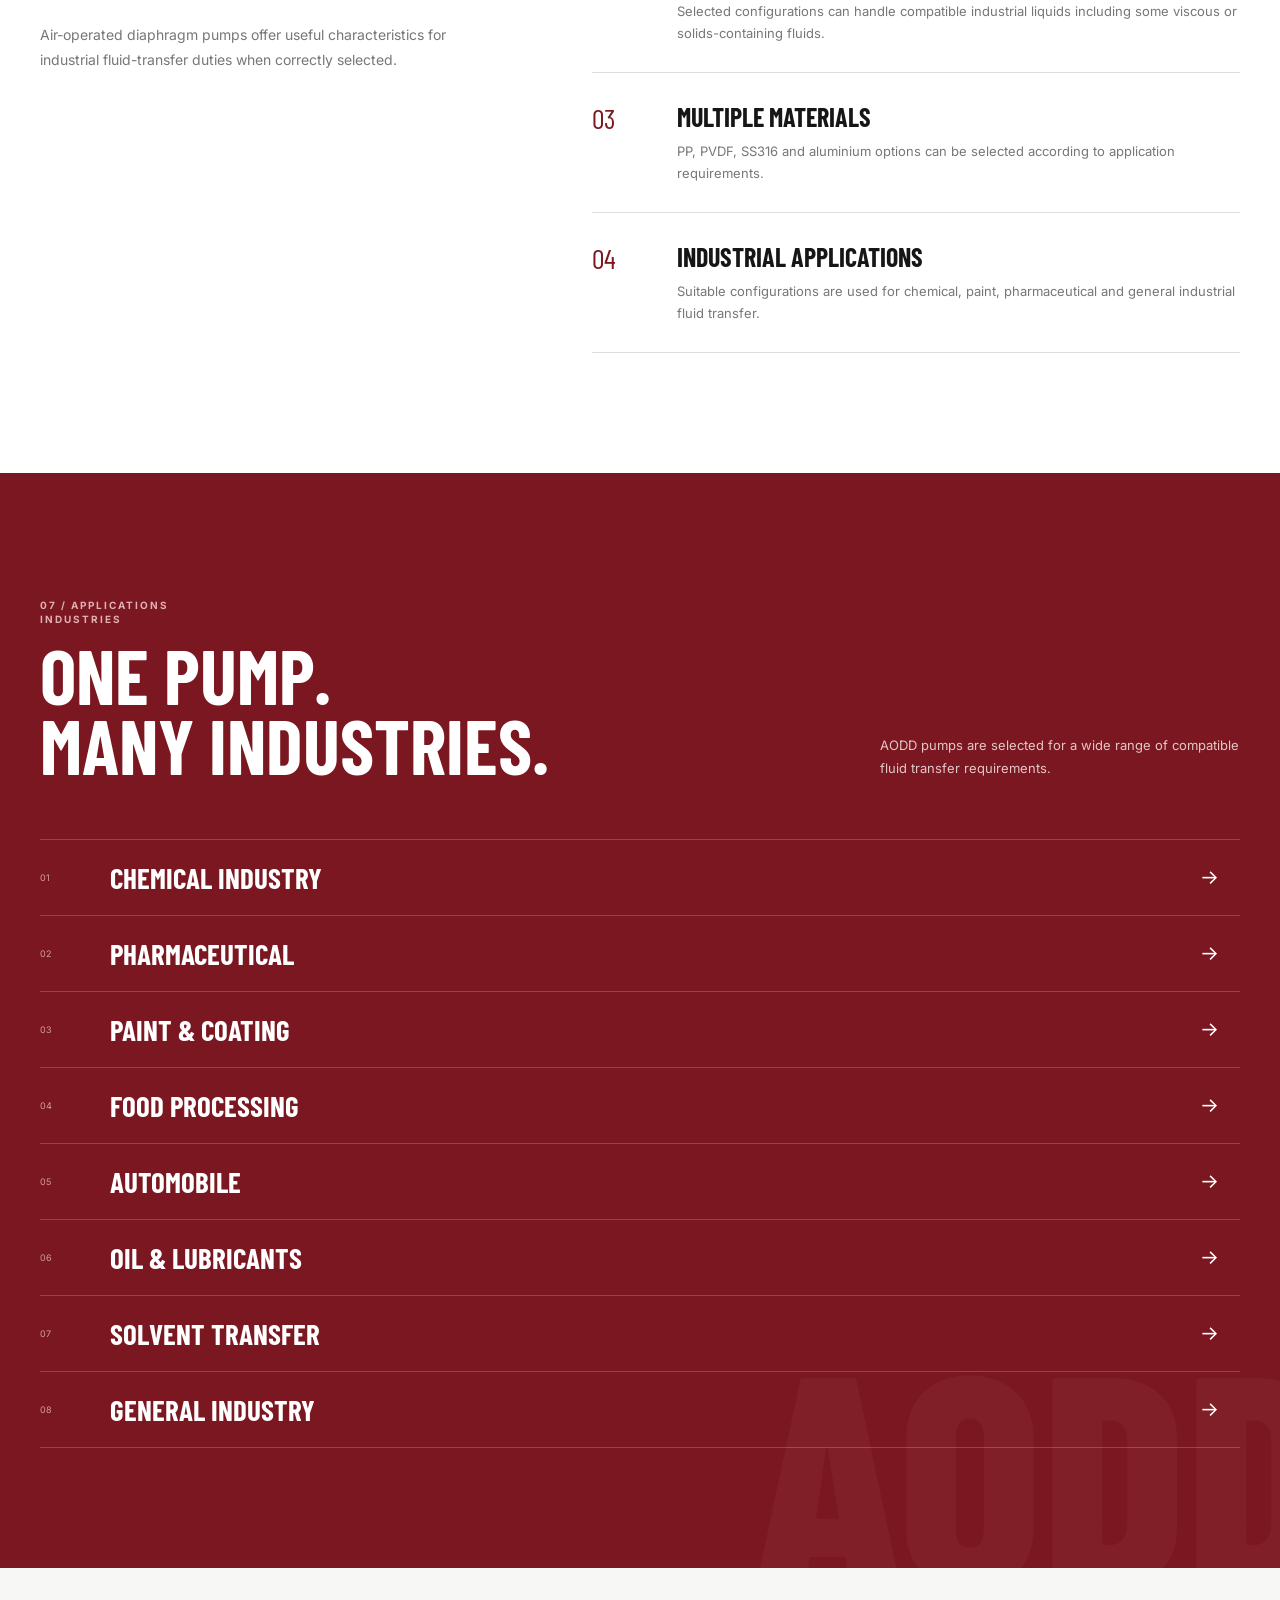
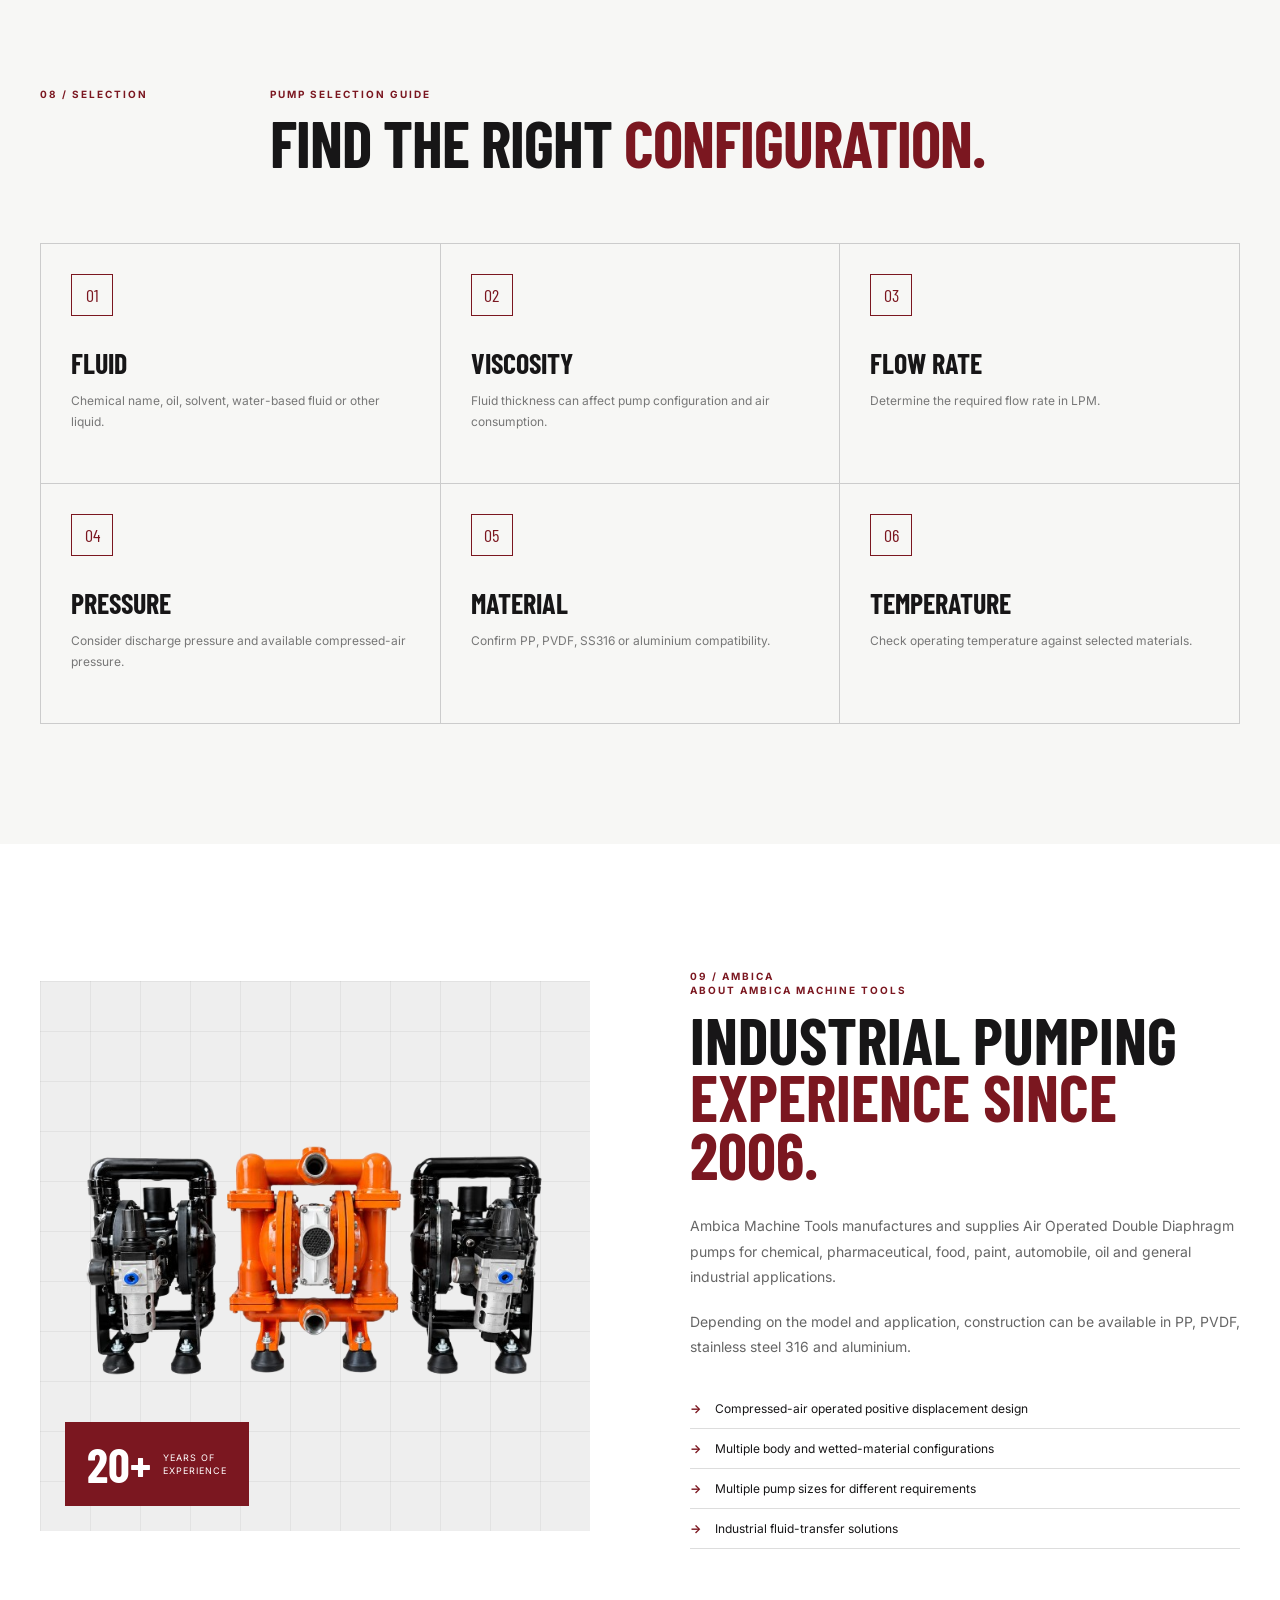
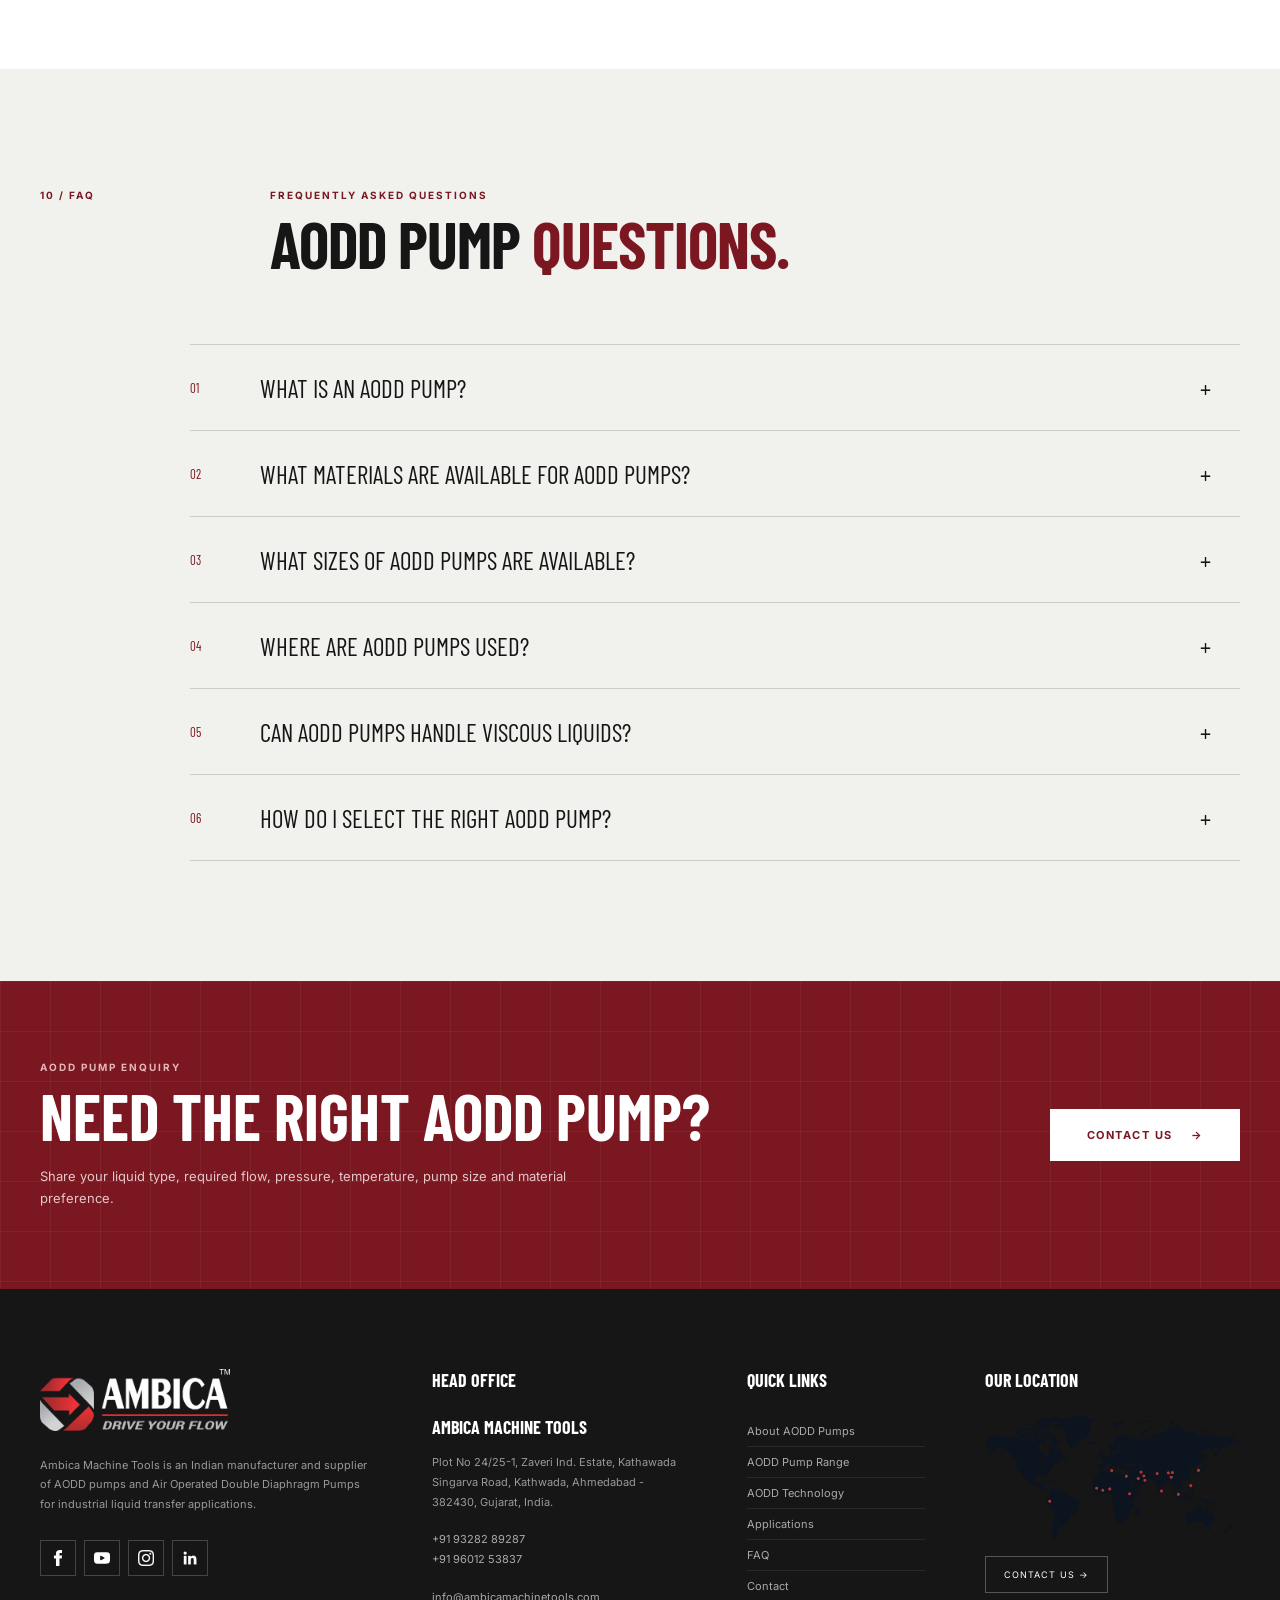
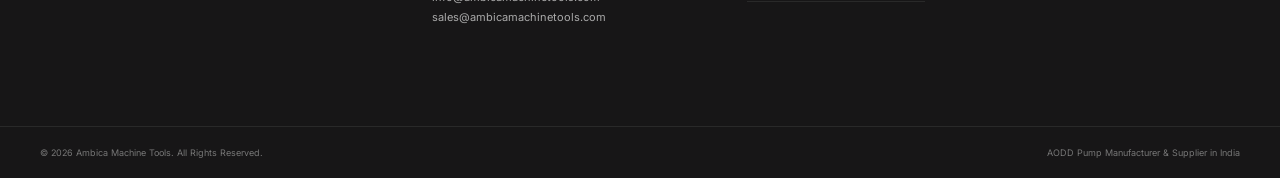
==== commit 38d7d172: "set all details page" ====
--- a/index.html
+++ b/index.html
@@ -27,6 +27,7 @@
     <meta property="og:type" content="website">
 
     <link rel="icon" type="image/png" href="images/favicon-32x32.png">
+    <link rel="icon" type="image/png" href="images/favicon-16x16.png">
 
     <!-- GOOGLE FONT -->
     <link rel="preconnect" href="https://fonts.googleapis.com">
@@ -746,7 +747,7 @@
                 <div class="product-actions">
 
                     <a
-                        href="https://www.industrialpumpandvalve.com/aodd-pump-half-inch.html"
+                        href="air-oparated-double-Diaphragm-pump-half-inch.html"
                         class="product-arrow">
 
                         →
@@ -850,7 +851,7 @@
                 <div class="product-actions">
 
                     <a
-                        href="https://www.industrialpumpandvalve.com/aodd-pump-one-inch.html"
+                        href="air-oparated-double-Diaphragm-pump-one-inch.html"
                         class="product-arrow">
 
                         →
@@ -954,7 +955,7 @@
                 <div class="product-actions">
 
                     <a
-                        href="https://www.industrialpumpandvalve.com/aodd-pump-one-half-inch.html"
+                        href="air-oparated-double-Diaphragm-pump-one-half-inch.html"
                         class="product-arrow">
 
                         →
@@ -1058,7 +1059,7 @@
                 <div class="product-actions">
 
                     <a
-                        href="https://www.industrialpumpandvalve.com/aodd-pump-two-inch.html"
+                        href="air-oparated-double-Diaphragm-pump-two-inch.html"
                         class="product-arrow">
 
                         →
@@ -1068,8 +1069,6 @@
                 </div>
 
             </article>
-
-
         </div>
 
     </div>
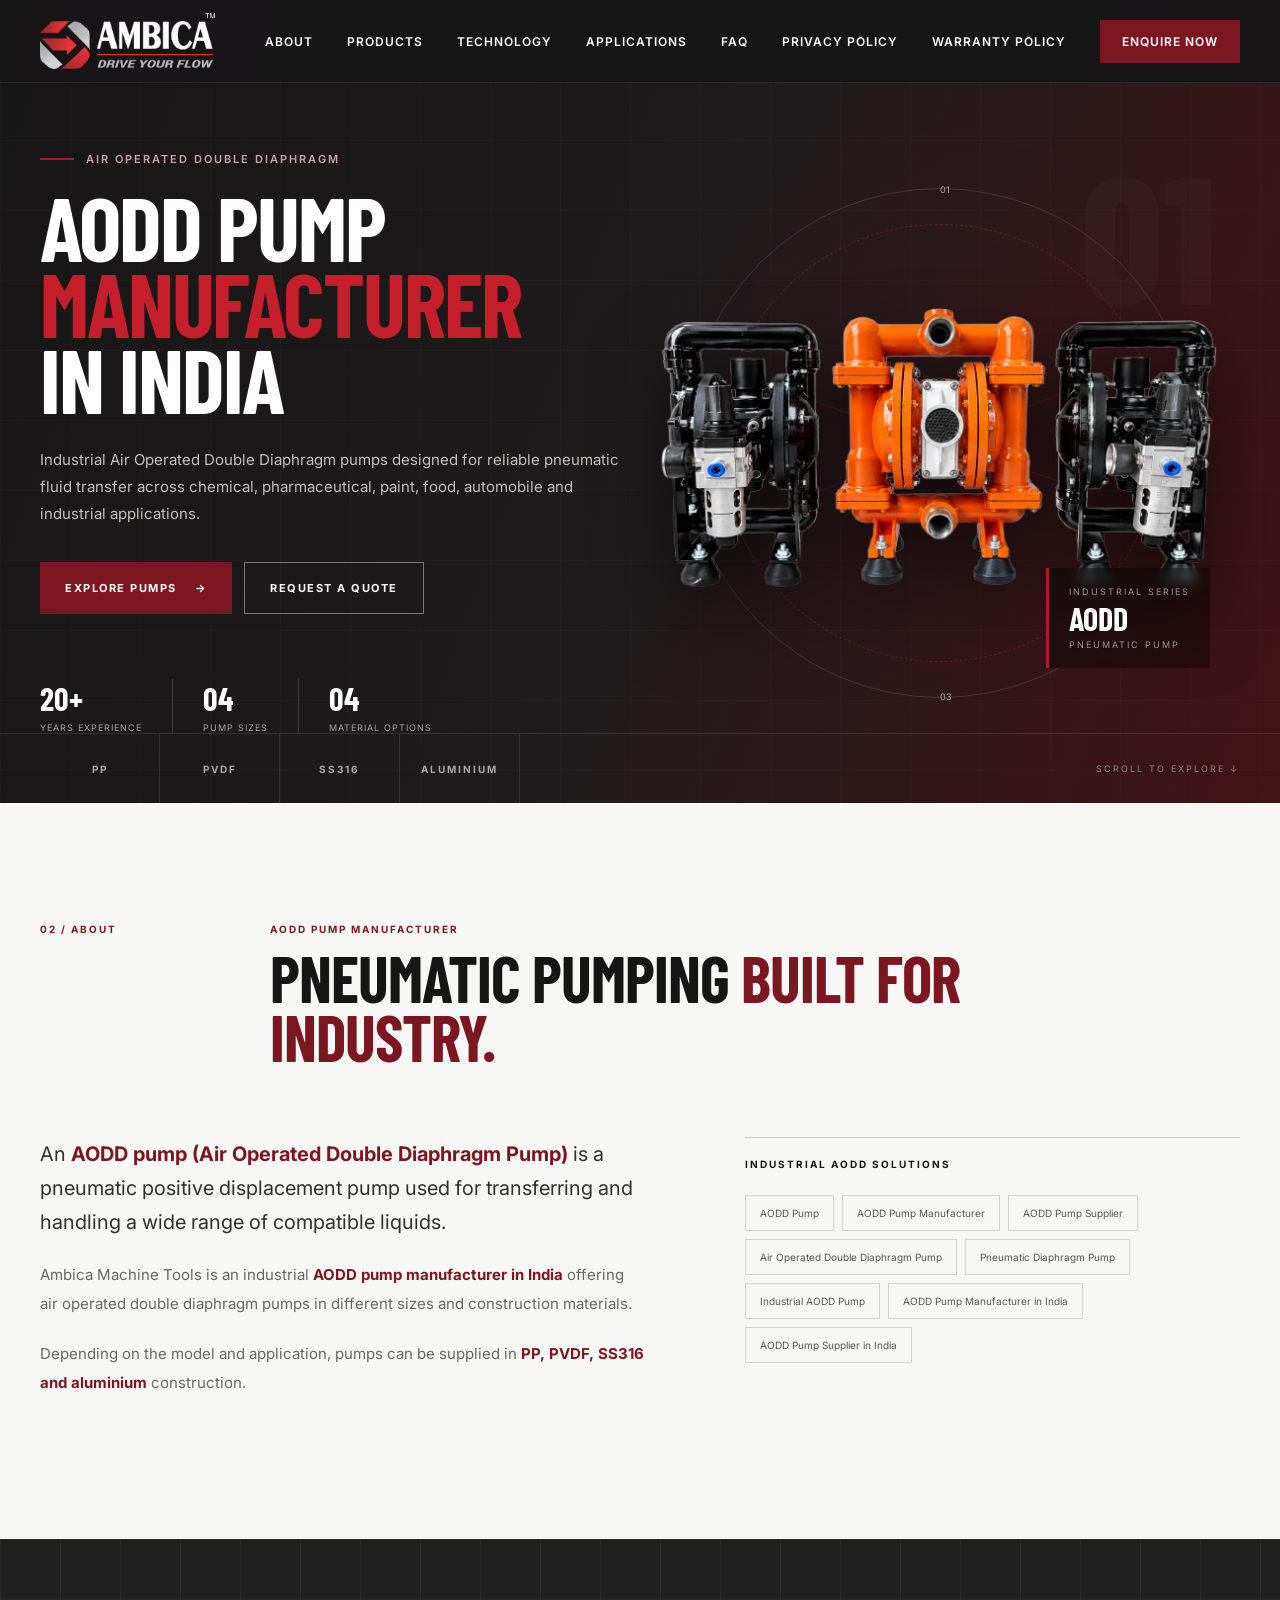
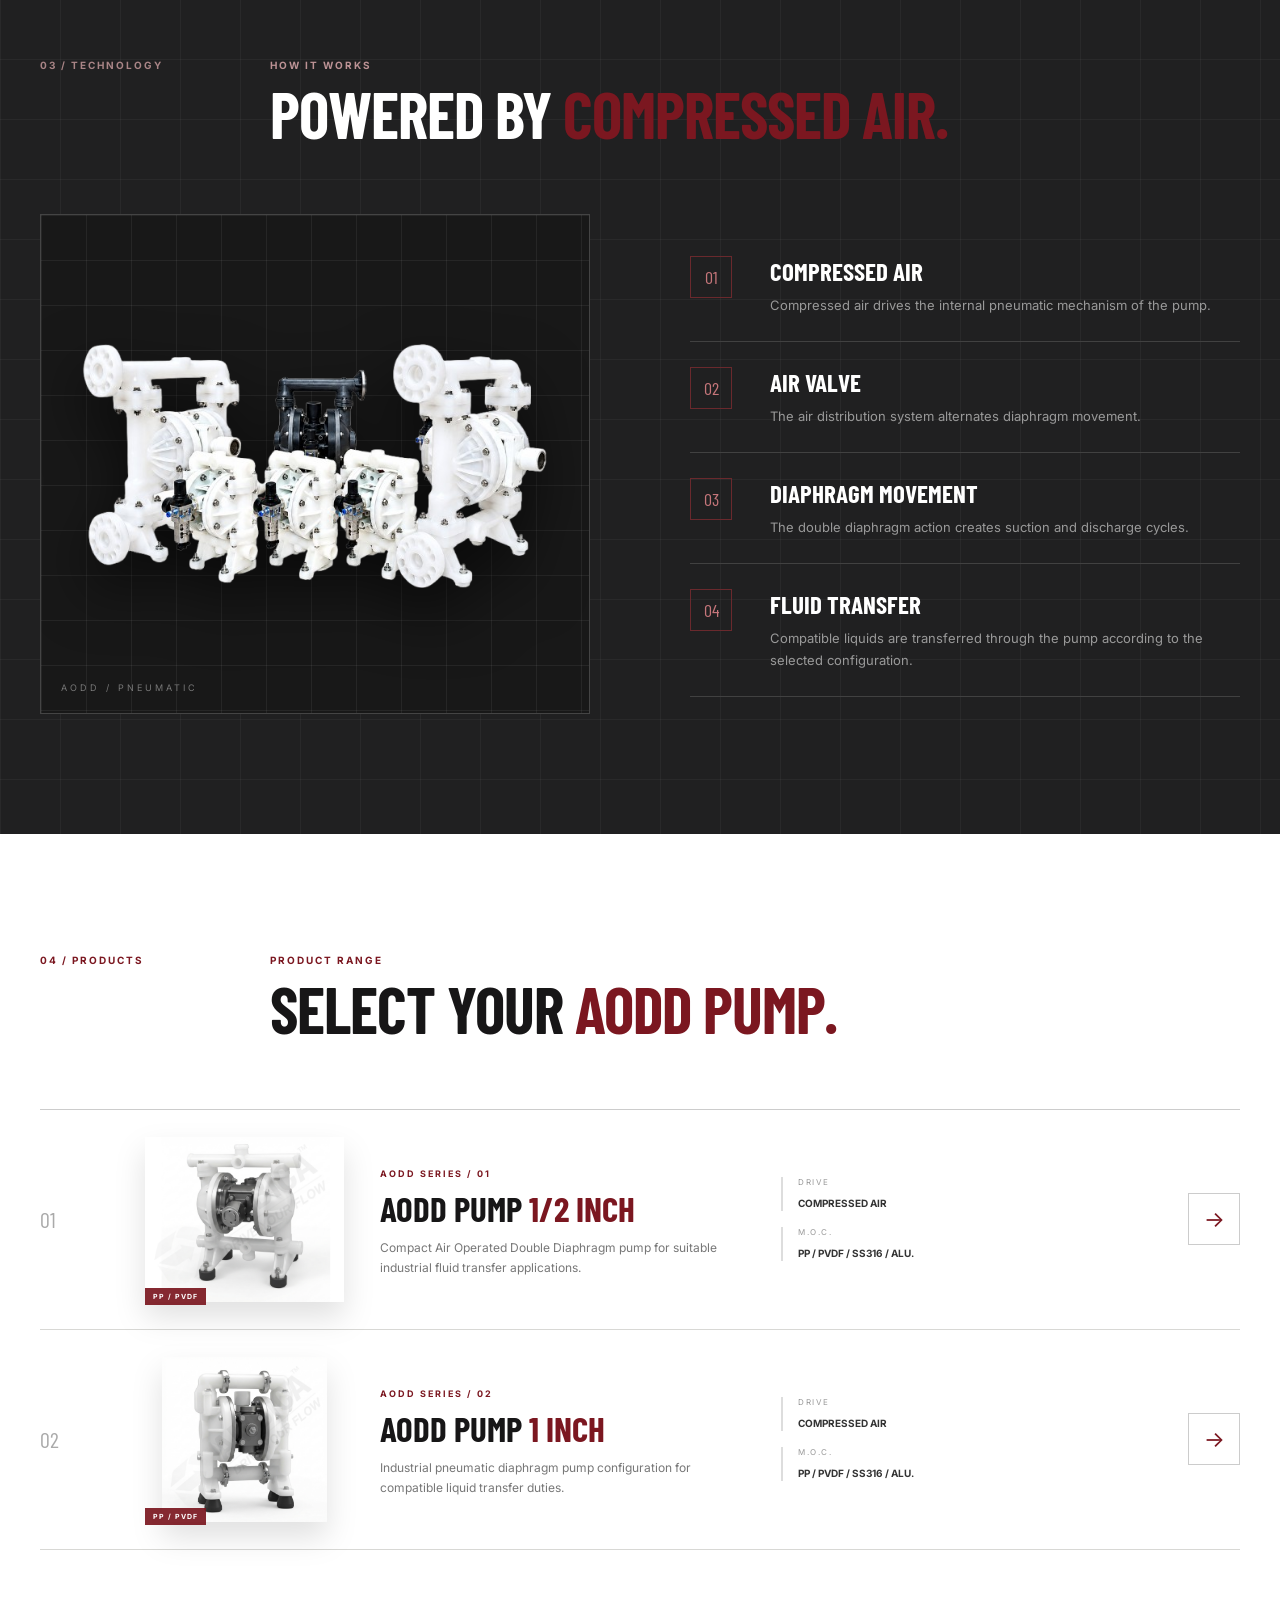
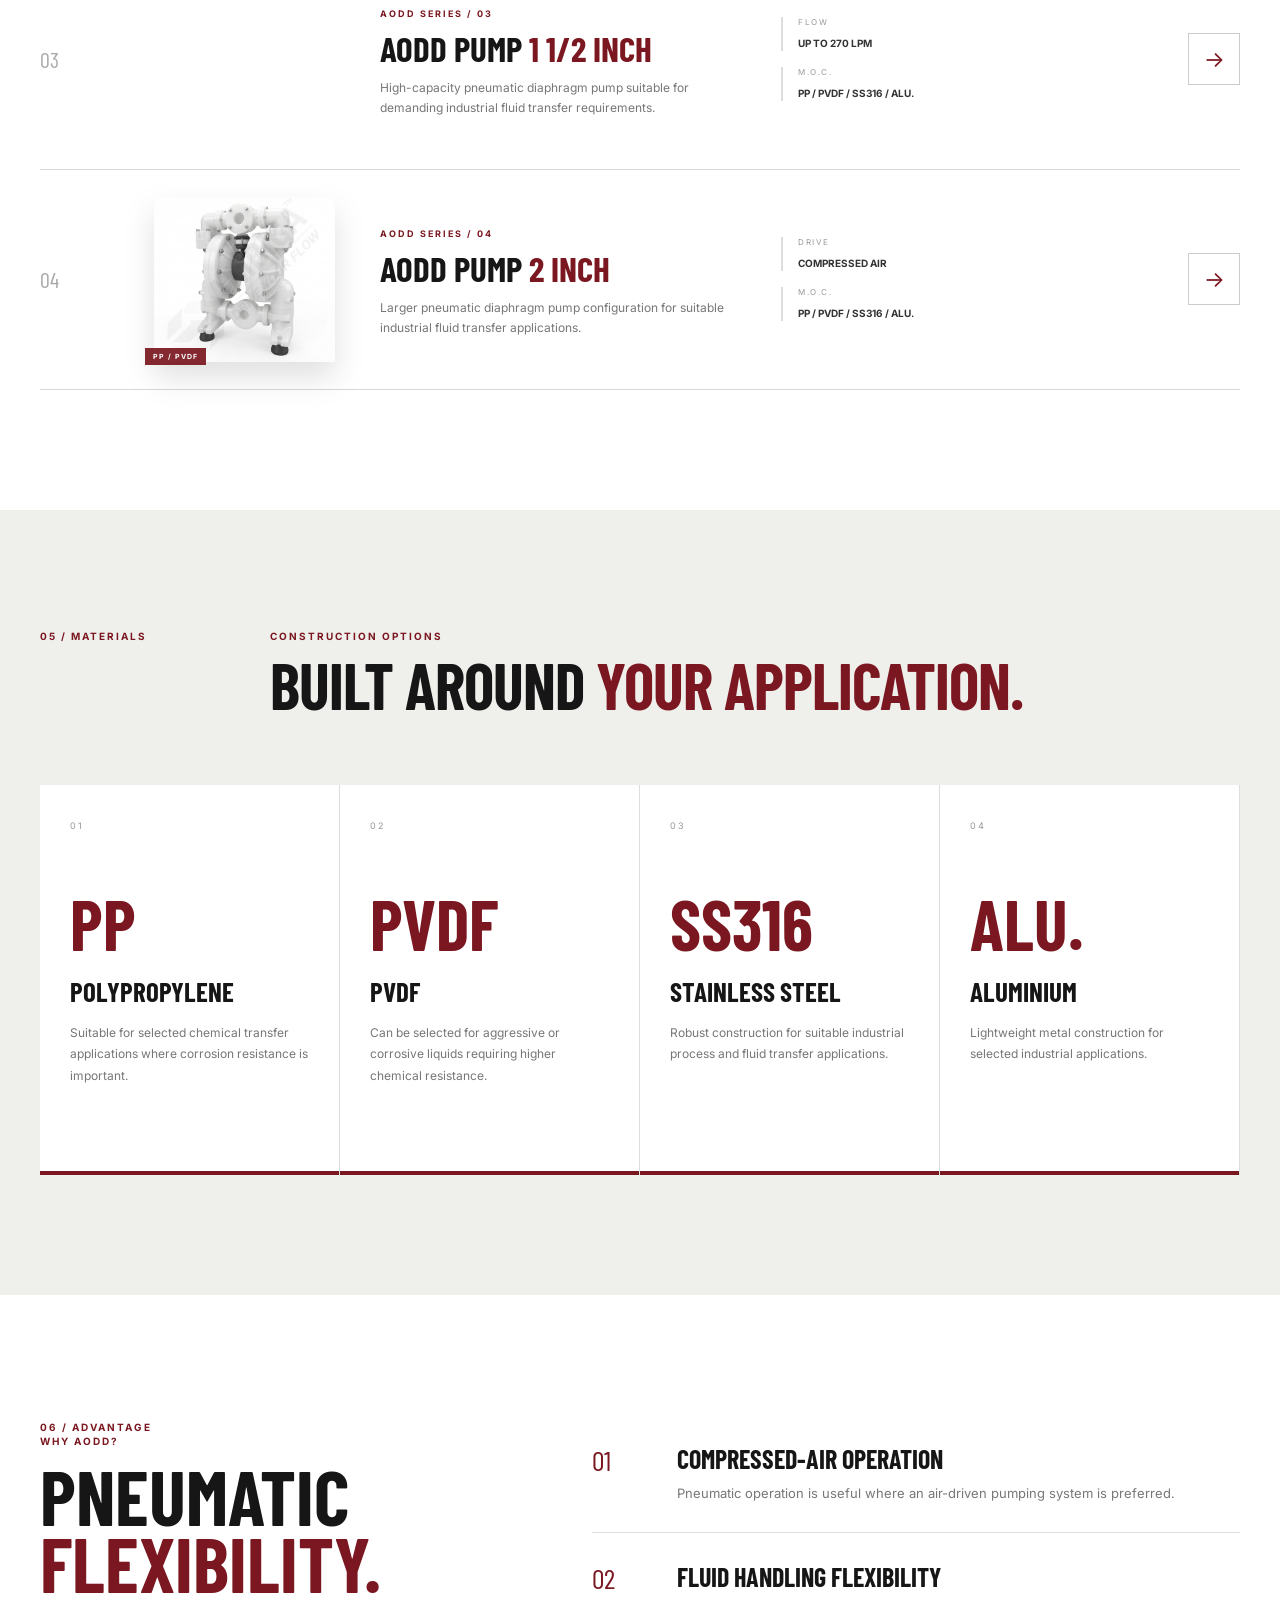
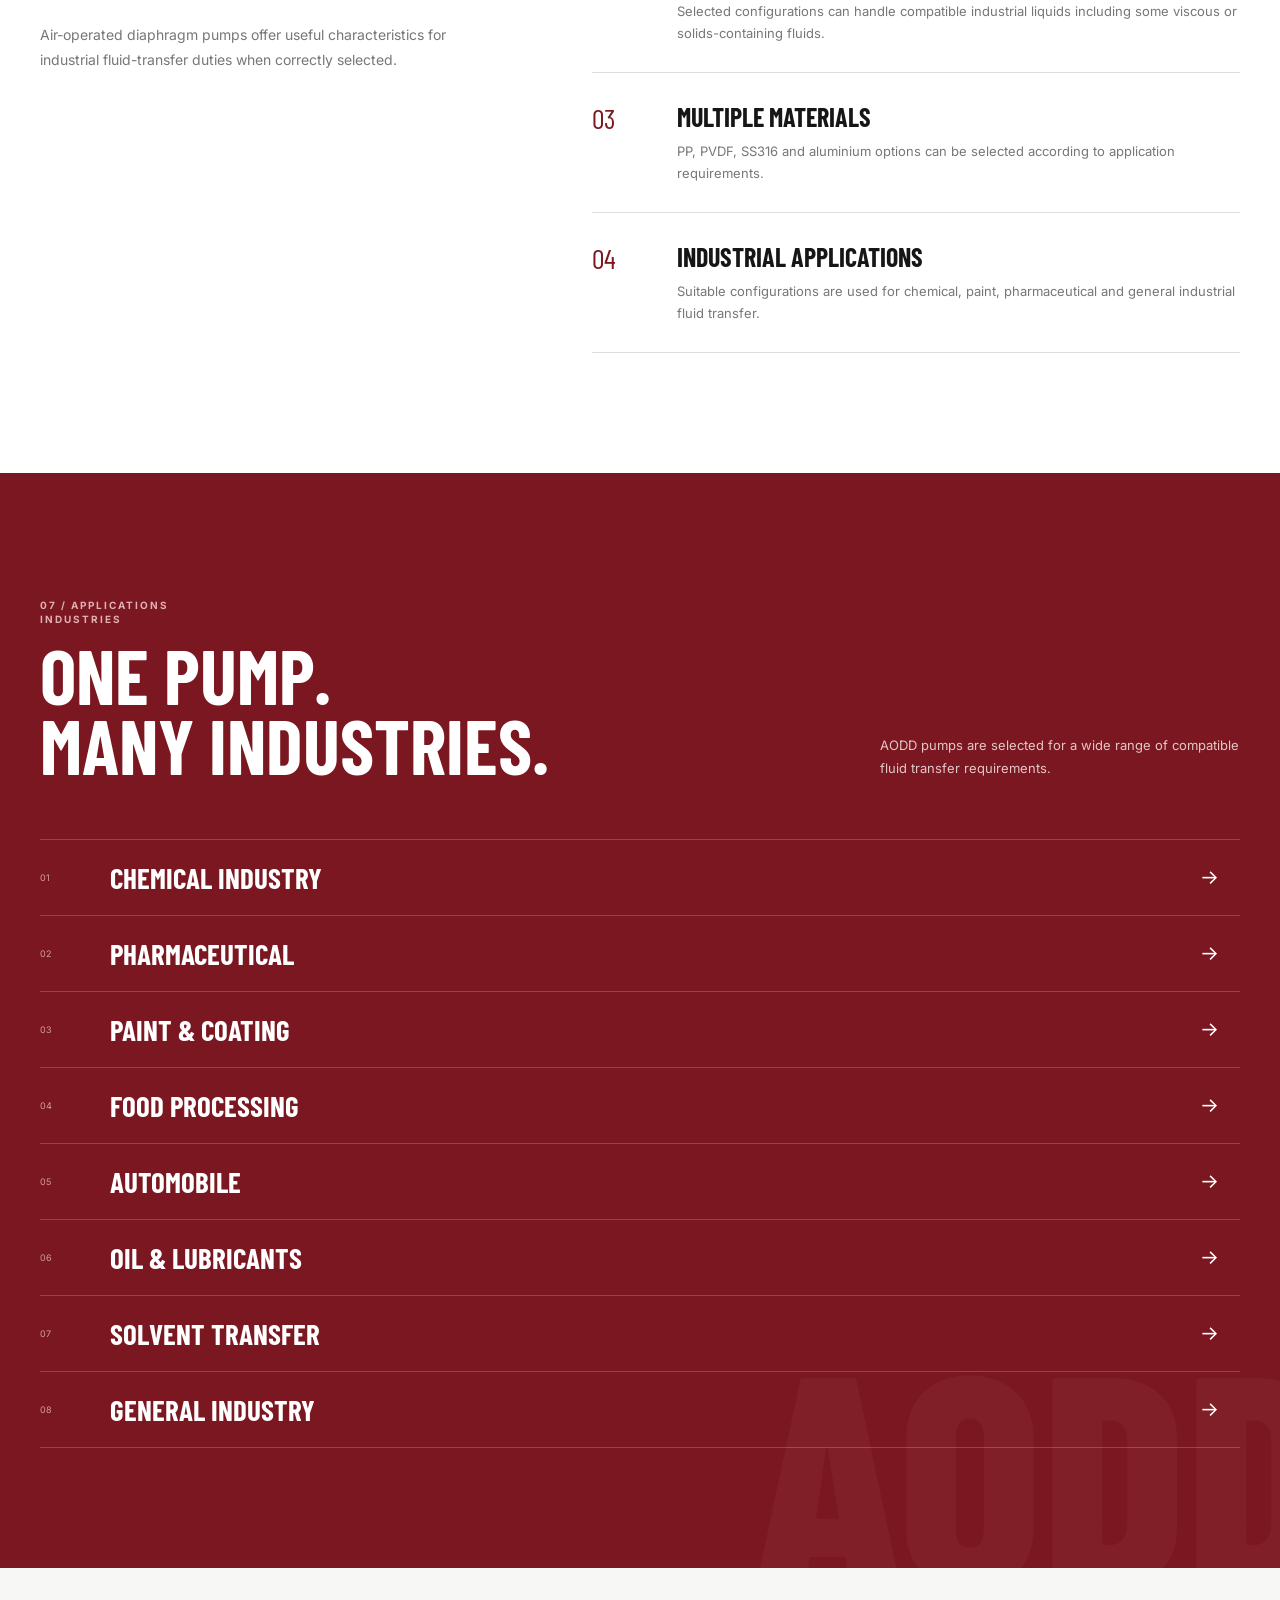
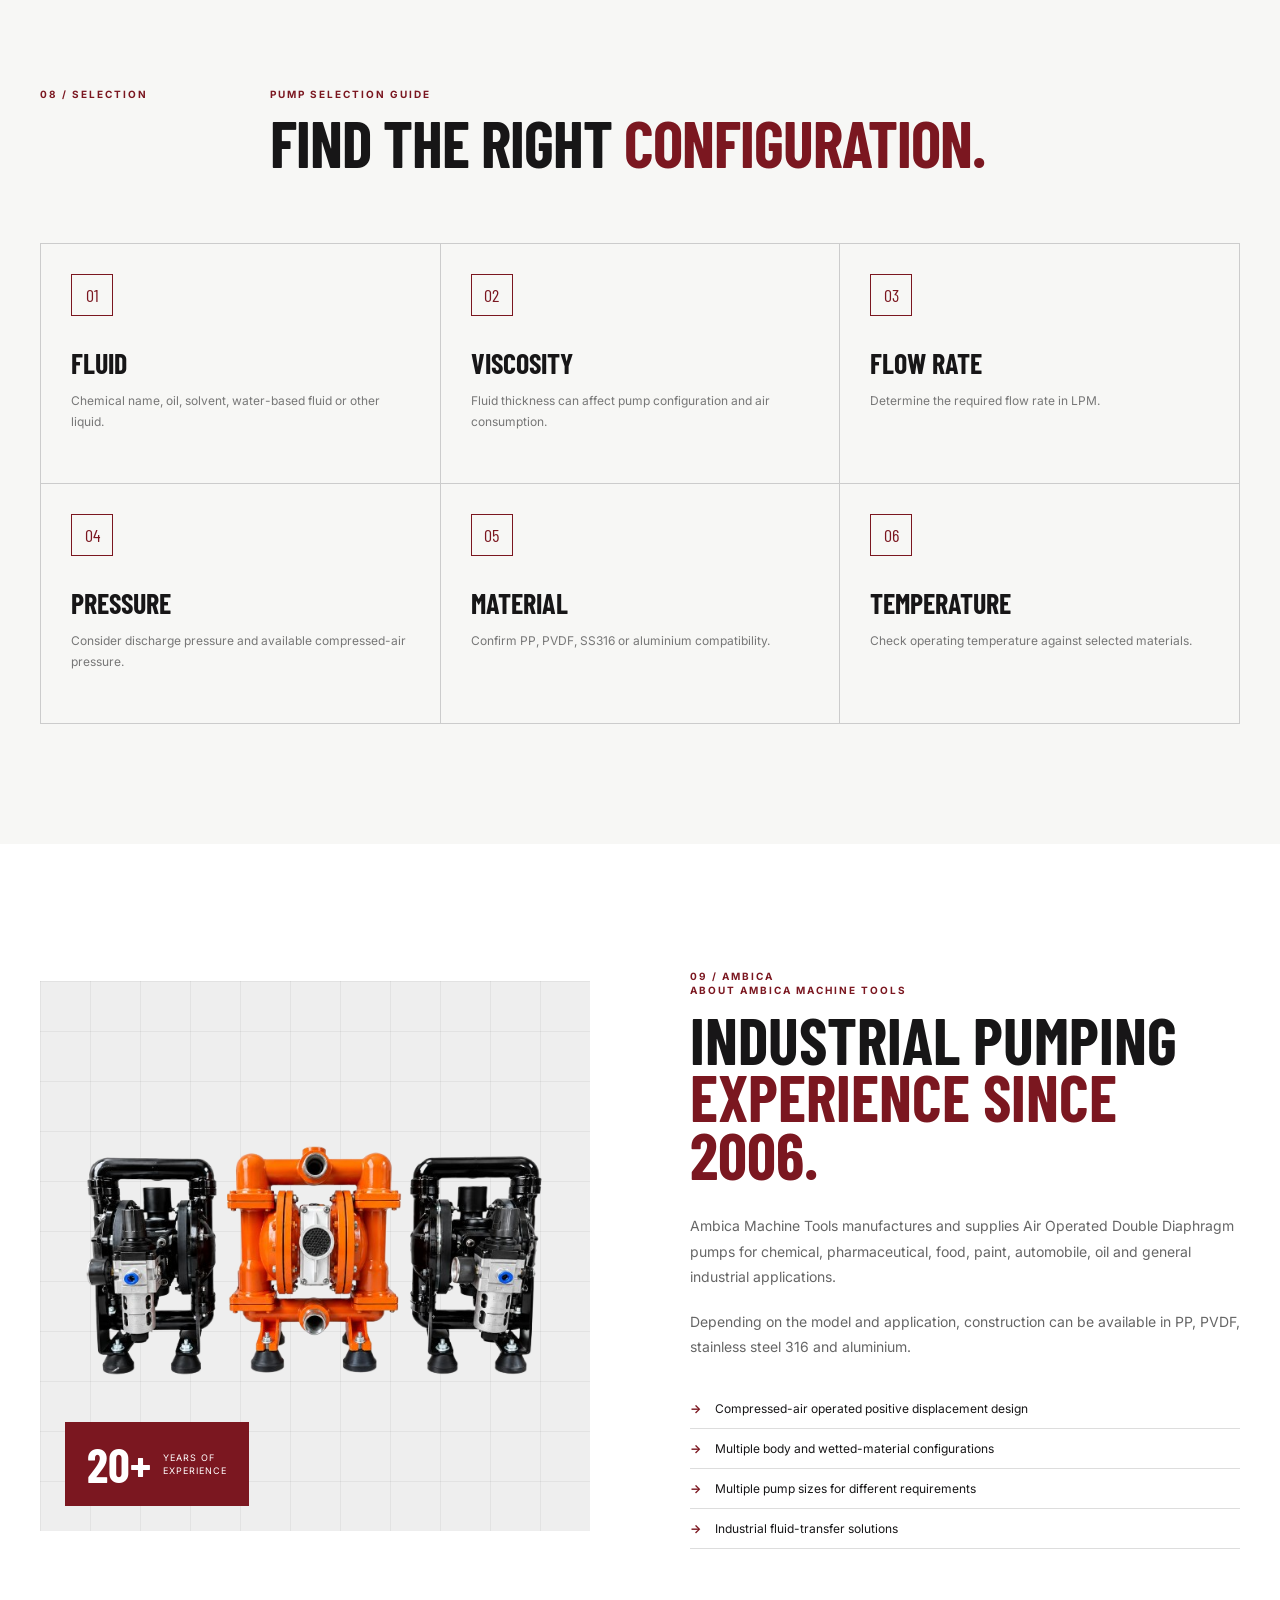
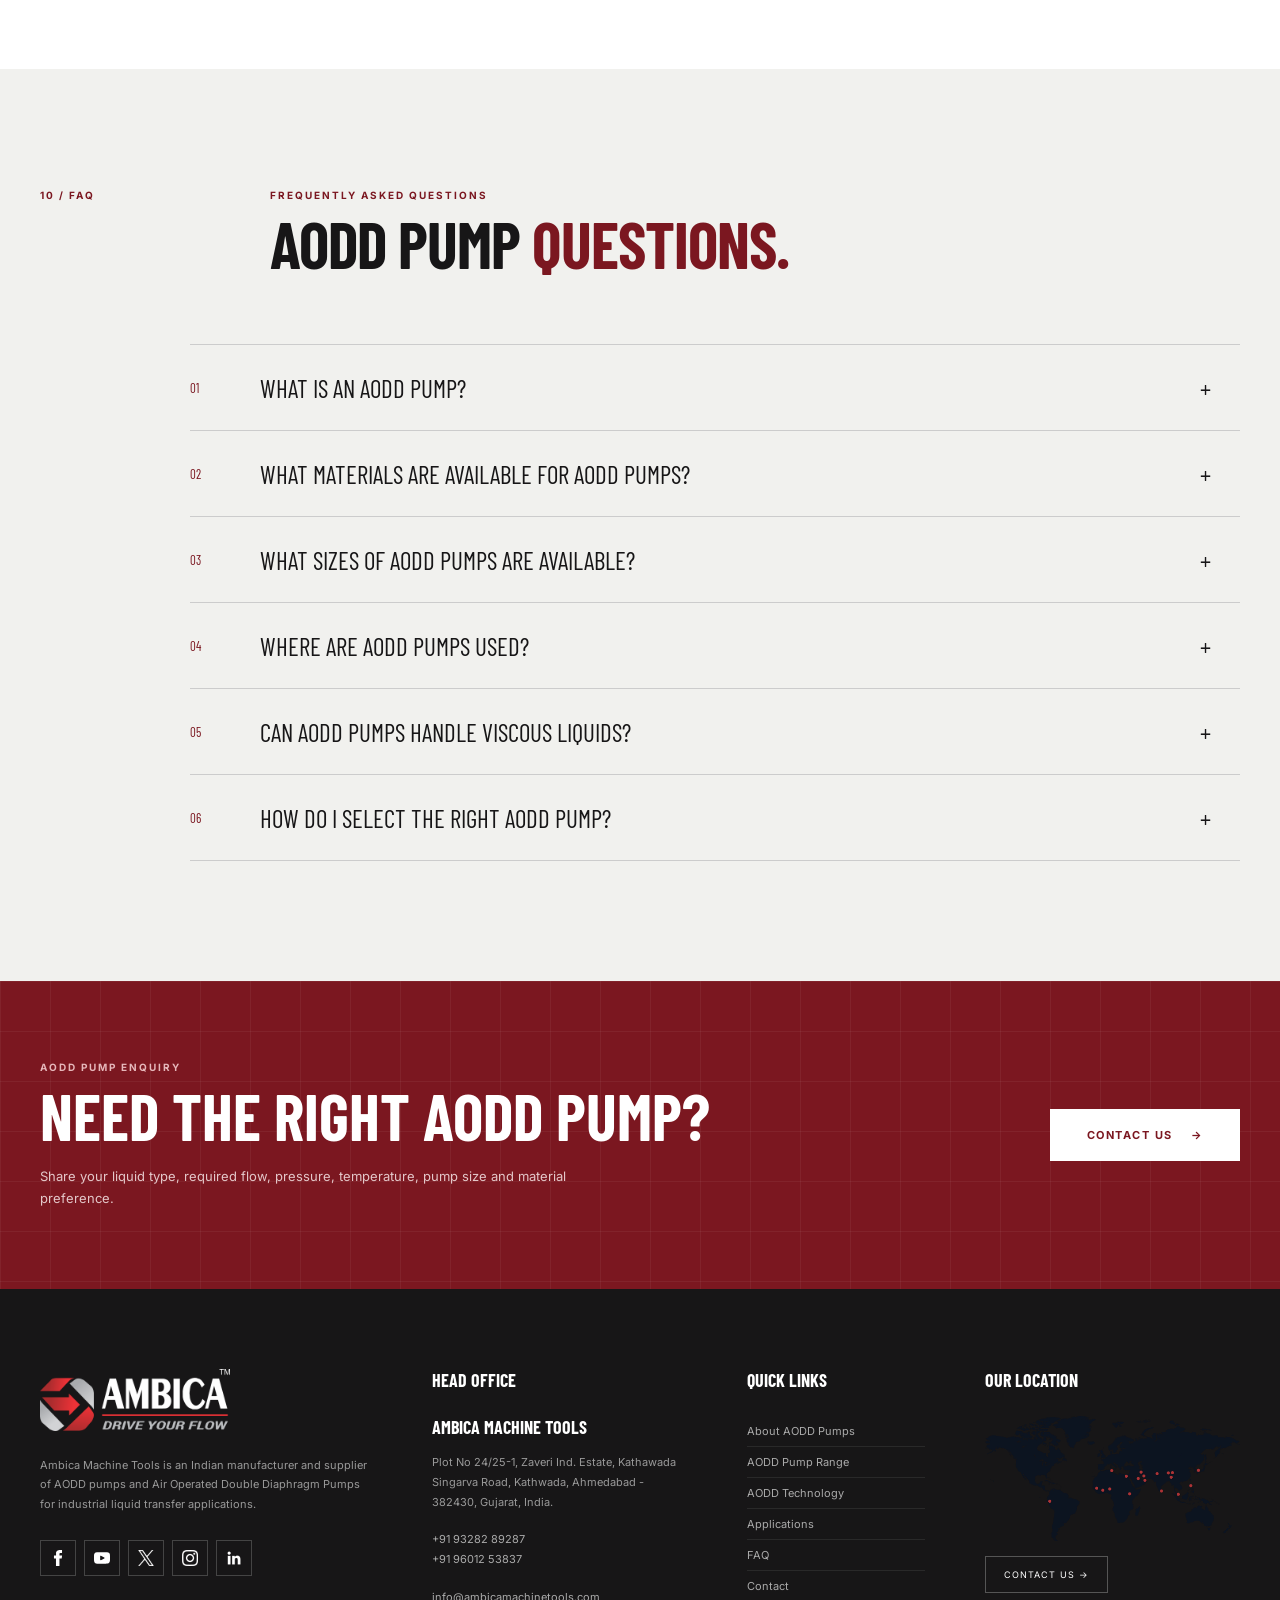
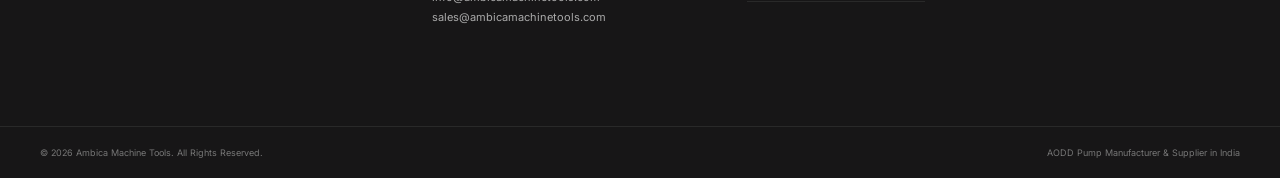
==== commit 337710ac: "add privacy and warranty policy in header" ====
--- a/index.html
+++ b/index.html
@@ -156,7 +156,8 @@
             <a href="#applications">Applications</a>
 
             <a href="#faq">FAQ</a>
-
+            <a href="privacy-policy.html">Privacy Policy</a>
+            <a href="warranty-policy.html">Warranty Policy</a>
             <a href="#contact" class="nav-btn">
                 Enquire Now
             </a>
@@ -1944,7 +1945,14 @@
                         <img src="images/youtube.svg"
                              alt="YouTube">
                     </a>
-
+                    <a href="https://x.com/ambicamachine"
+                        target="_blank"
+                        rel="noopener noreferrer"
+                        aria-label="Ambica Machine Tools X">
+
+                        <img src="images/twitter-img.png"
+                                alt="X">
+                    </a>
                     <a href="https://www.instagram.com/ambicamachinetools/"
                        target="_blank">
                         <img src="images/instagram.png"
--- a/css/style.css
+++ b/css/style.css
@@ -4979,4 +4979,231 @@
     font-weight: 700;
     letter-spacing: 1px;
     line-height: 1;
+}
+.policy-page {
+    --policy-red: #7b1720;
+    --policy-red-dark: #571018;
+    --policy-dark: #252525;
+    --policy-muted: #666;
+    --policy-line: #e5e5e5;
+    --policy-soft: #fbf0f1;
+
+    min-height: 100vh;
+    padding: 120px 0 75px;
+    background: #f5f5f6;
+    color: var(--policy-dark);
+    font-family: Inter, Arial, Helvetica, sans-serif;
+    line-height: 1.8;
+}
+
+.policy-container {
+    width: min(960px, calc(100% - 36px));
+    margin: auto;
+}
+
+.policy-header {
+    padding: 38px;
+    border-radius: 12px;
+    background: linear-gradient(125deg, #252525, #303030 60%, #571018);
+    color: #fff;
+    margin-bottom: 25px;
+}
+
+.policy-label {
+    color: #e6b8bd;
+    font-size: 12px;
+    font-weight: 800;
+    letter-spacing: 2px;
+    text-transform: uppercase;
+}
+
+.policy-header h1 {
+    margin: 10px 0;
+    font-size: clamp(32px, 5vw, 48px);
+    line-height: 1.2;
+}
+
+.policy-header p {
+    margin: 0;
+    color: #e0e0e0;
+}
+
+.policy-content {
+    padding: 35px;
+    border: 1px solid var(--policy-line);
+    border-radius: 12px;
+    background: #fff;
+    box-shadow: 0 12px 35px #0000000a;
+}
+
+.policy-content h2 {
+    margin: 30px 0 10px;
+    padding-left: 13px;
+    border-left: 3px solid var(--policy-red);
+    color: var(--policy-red);
+    font-size: 22px;
+    line-height: 1.4;
+}
+
+.policy-content h2:first-child {
+    margin-top: 0;
+}
+
+.policy-content p,
+.policy-content li {
+    color: #555;
+    font-size: 14px;
+}
+
+.policy-content ul {
+    padding-left: 23px;
+}
+
+.policy-content li {
+    margin-bottom: 7px;
+}
+
+.policy-note {
+    padding: 17px 20px;
+    border-left: 4px solid var(--policy-red);
+    border-radius: 0 7px 7px 0;
+    background: var(--policy-soft);
+    color: #5c4144;
+    font-size: 14px;
+}
+
+.policy-content a {
+    color: var(--policy-red);
+    overflow-wrap: anywhere;
+}
+
+.policy-content a:hover {
+    text-decoration: underline;
+}
+
+@media (max-width: 600px) {
+    .policy-page {
+        padding: 95px 0 45px;
+    }
+
+    .policy-header,
+    .policy-content {
+        padding: 23px 20px;
+    }
+
+    .policy-content h2 {
+        font-size: 20px;
+    }
+}
+.policy-page {
+    --policy-red: #7b1720;
+    --policy-red-dark: #571018;
+    --policy-dark: #252525;
+    --policy-muted: #666;
+    --policy-line: #e5e5e5;
+    --policy-soft: #fbf0f1;
+
+    min-height: 100vh;
+    padding: 120px 0 75px;
+    background: #f5f5f6;
+    color: var(--policy-dark);
+    font-family: Inter, Arial, Helvetica, sans-serif;
+    line-height: 1.8;
+}
+
+.policy-container {
+    width: min(960px, calc(100% - 36px));
+    margin: auto;
+}
+
+.policy-header {
+    padding: 38px;
+    border-radius: 12px;
+    background: linear-gradient(125deg, #252525, #303030 60%, #571018);
+    color: #fff;
+    margin-bottom: 25px;
+}
+
+.policy-label {
+    color: #e6b8bd;
+    font-size: 12px;
+    font-weight: 800;
+    letter-spacing: 2px;
+    text-transform: uppercase;
+}
+
+.policy-header h1 {
+    margin: 10px 0;
+    font-size: clamp(32px, 5vw, 48px);
+    line-height: 1.2;
+}
+
+.policy-header p {
+    margin: 0;
+    color: #e0e0e0;
+}
+
+.policy-content {
+    padding: 35px;
+    border: 1px solid var(--policy-line);
+    border-radius: 12px;
+    background: #fff;
+    box-shadow: 0 12px 35px #0000000a;
+}
+
+.policy-content h2 {
+    margin: 30px 0 10px;
+    padding-left: 13px;
+    border-left: 3px solid var(--policy-red);
+    color: var(--policy-red);
+    font-size: 22px;
+    line-height: 1.4;
+}
+
+.policy-content h2:first-child {
+    margin-top: 0;
+}
+
+.policy-content p,
+.policy-content li {
+    color: #555;
+    font-size: 14px;
+}
+
+.policy-content ul,
+.policy-content ol {
+    padding-left: 23px;
+}
+
+.policy-content li {
+    margin-bottom: 7px;
+}
+
+.policy-note {
+    padding: 17px 20px;
+    border-left: 4px solid var(--policy-red);
+    border-radius: 0 7px 7px 0;
+    background: var(--policy-soft);
+    color: #5c4144;
+    font-size: 14px;
+}
+
+.policy-content a {
+    color: var(--policy-red);
+    overflow-wrap: anywhere;
+}
+
+@media (max-width: 600px) {
+    .policy-page {
+        padding: 95px 0 45px;
+    }
+
+    .policy-header,
+    .policy-content {
+        padding: 23px 20px;
+    }
+
+    .policy-content h2 {
+        font-size: 20px;
+    }
 }
